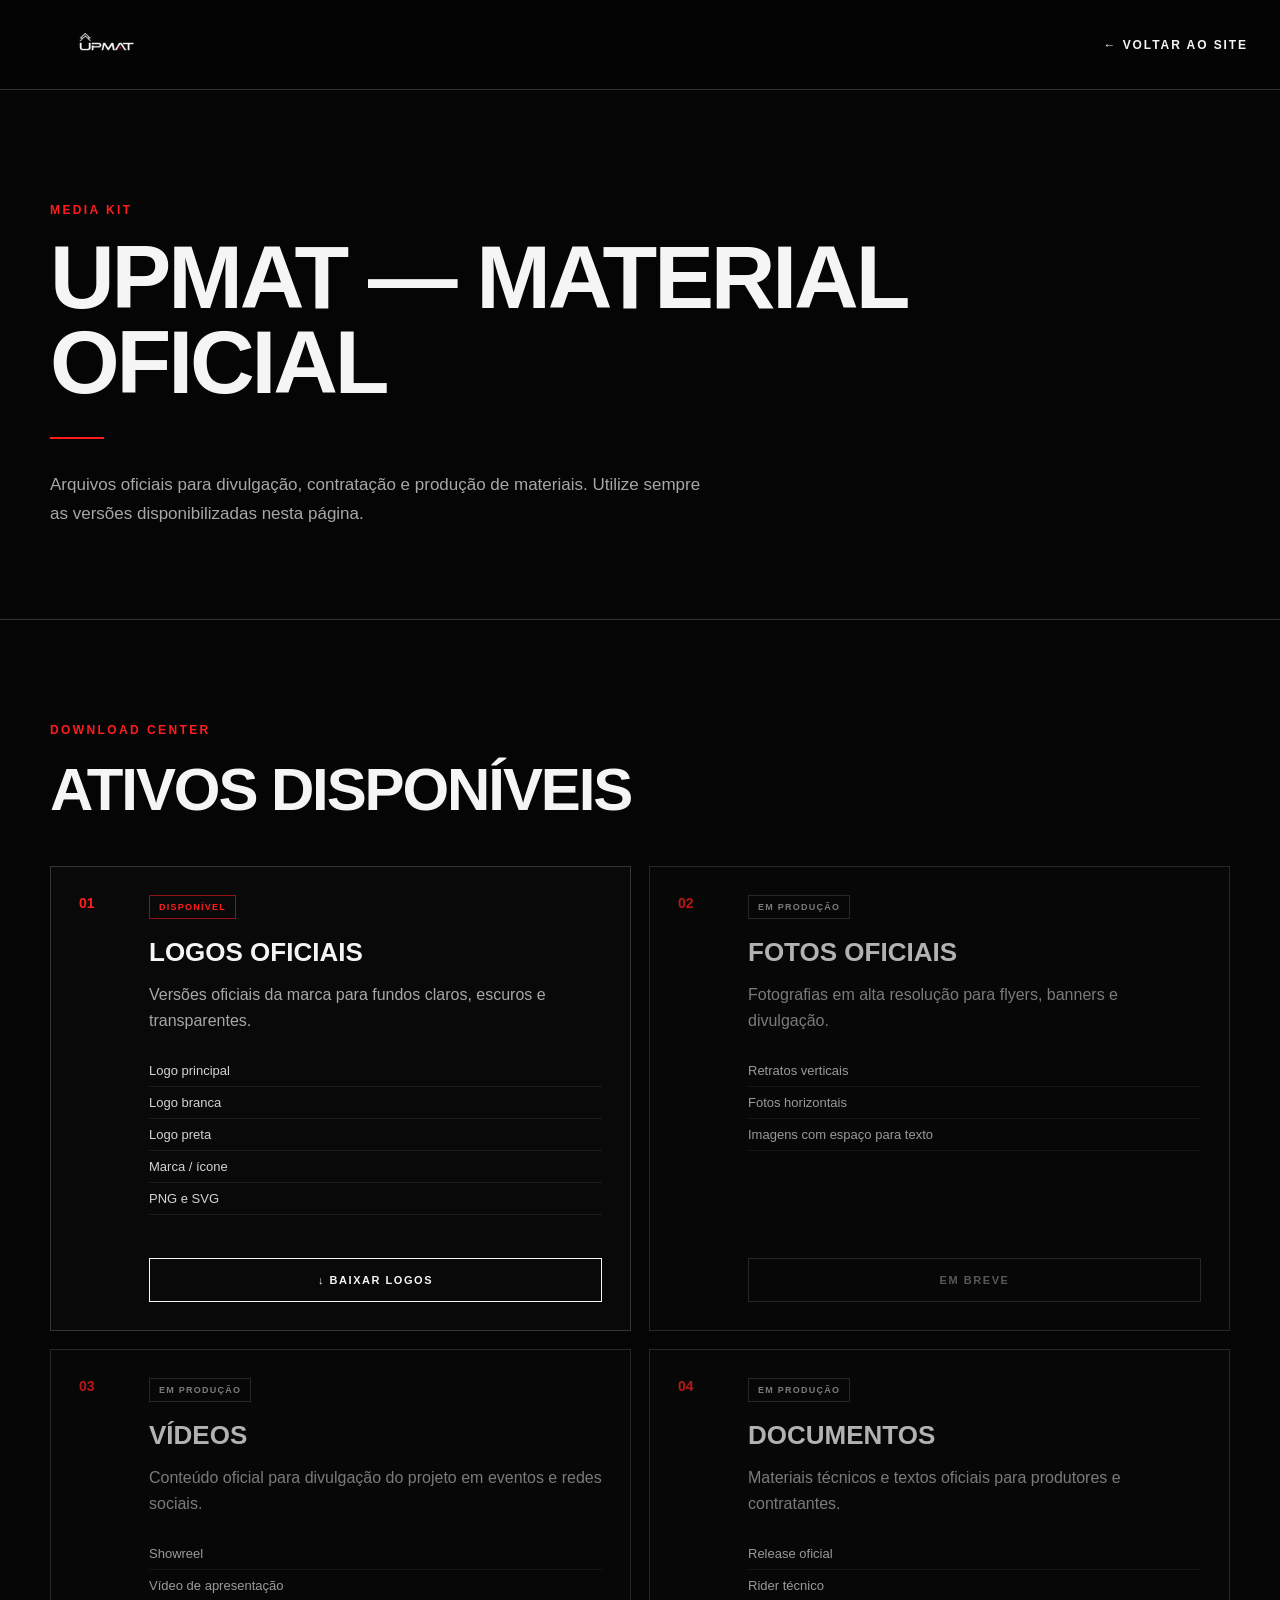
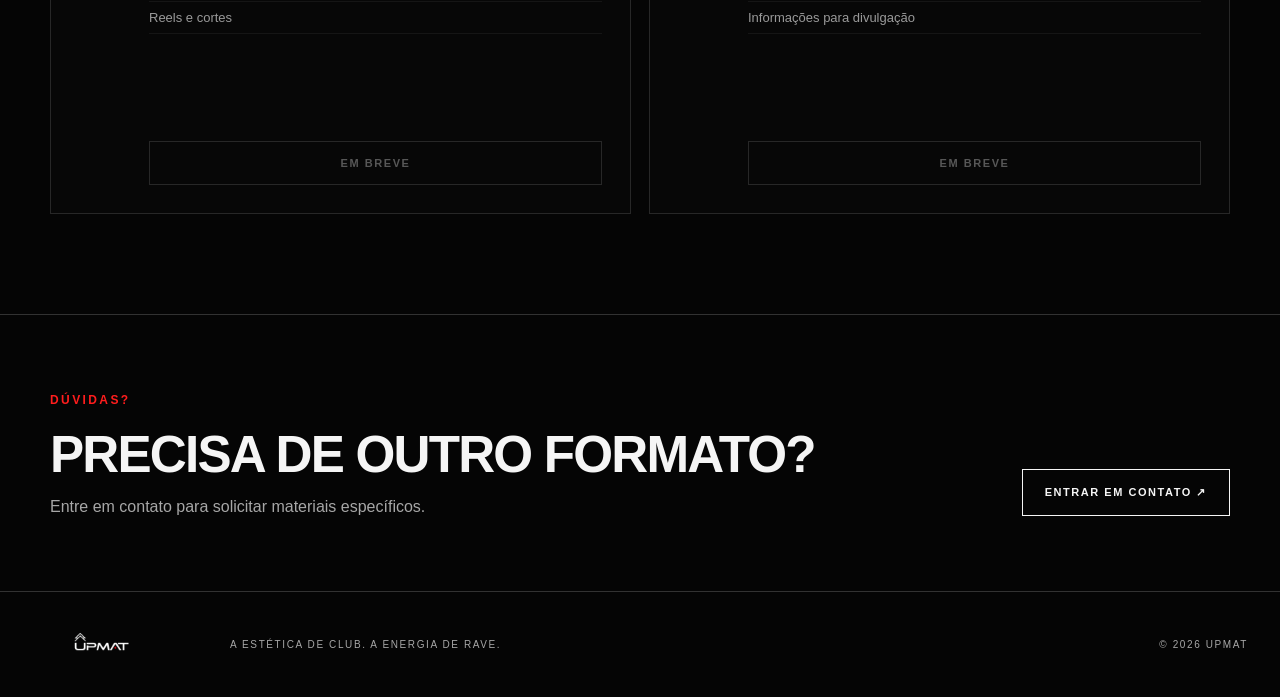
==== index.html @ 28862e0d "Add files via upload" ====
<!DOCTYPE html>
<html lang="pt-BR">
<head>
  <meta charset="UTF-8" />
  <meta name="viewport" content="width=device-width, initial-scale=1.0" />
  <meta name="description" content="Materiais oficiais do projeto UPMAT para divulgação, contratação e imprensa." />
  <title>UPMAT | Material Oficial</title>

  <!-- Mantém o CSS principal do site -->
  <link rel="stylesheet" href="style.css" />

  <!-- Estilos exclusivos desta página -->
  <link rel="stylesheet" href="media-kit.css" />
</head>

<body class="media-kit-page">
  <header class="media-header">
    <a class="media-brand" href="index.html" aria-label="Voltar para a página inicial">
      <img src="images/logo.PNG" alt="Logo UPMAT" />
    </a>

    <a class="media-back" href="index.html">← VOLTAR AO SITE</a>
  </header>

  <main>
    <section class="media-hero">
      <div class="media-container">
        <span class="media-eyebrow">MEDIA KIT</span>
        <h1>UPMAT — MATERIAL OFICIAL</h1>
        <span class="media-line" aria-hidden="true"></span>
        <p>
          Arquivos oficiais para divulgação, contratação e produção de materiais.
          Utilize sempre as versões disponibilizadas nesta página.
        </p>
      </div>
    </section>

    <section class="media-assets">
      <div class="media-container">
        <div class="media-section-heading">
          <span class="media-eyebrow">DOWNLOAD CENTER</span>
          <h2>Ativos disponíveis</h2>
        </div>

        <div class="media-grid">

          <article class="asset-card asset-card--active">
            <div class="asset-number">01</div>
            <div class="asset-content">
              <span class="asset-status asset-status--available">DISPONÍVEL</span>
              <h3>Logos oficiais</h3>
              <p>
                Versões oficiais da marca para fundos claros, escuros e transparentes.
              </p>

              <ul>
                <li>Logo principal</li>
                <li>Logo branca</li>
                <li>Logo preta</li>
                <li>Marca / ícone</li>
                <li>PNG e SVG</li>
              </ul>

              <a
                class="asset-button"
                href="downloads/logos/UPMAT_Logos_Oficiais.zip"
                download
              >
                ↓ BAIXAR LOGOS
              </a>
            </div>
          </article>

          <article class="asset-card asset-card--pending">
            <div class="asset-number">02</div>
            <div class="asset-content">
              <span class="asset-status">EM PRODUÇÃO</span>
              <h3>Fotos oficiais</h3>
              <p>
                Fotografias em alta resolução para flyers, banners e divulgação.
              </p>

              <ul>
                <li>Retratos verticais</li>
                <li>Fotos horizontais</li>
                <li>Imagens com espaço para texto</li>
              </ul>

              <span class="asset-button asset-button--disabled">EM BREVE</span>
            </div>
          </article>

          <article class="asset-card asset-card--pending">
            <div class="asset-number">03</div>
            <div class="asset-content">
              <span class="asset-status">EM PRODUÇÃO</span>
              <h3>Vídeos</h3>
              <p>
                Conteúdo oficial para divulgação do projeto em eventos e redes sociais.
              </p>

              <ul>
                <li>Showreel</li>
                <li>Vídeo de apresentação</li>
                <li>Reels e cortes</li>
              </ul>

              <span class="asset-button asset-button--disabled">EM BREVE</span>
            </div>
          </article>

          <article class="asset-card asset-card--pending">
            <div class="asset-number">04</div>
            <div class="asset-content">
              <span class="asset-status">EM PRODUÇÃO</span>
              <h3>Documentos</h3>
              <p>
                Materiais técnicos e textos oficiais para produtores e contratantes.
              </p>

              <ul>
                <li>Release oficial</li>
                <li>Rider técnico</li>
                <li>Informações para divulgação</li>
              </ul>

              <span class="asset-button asset-button--disabled">EM BREVE</span>
            </div>
          </article>

        </div>
      </div>
    </section>

    <section class="media-support">
      <div class="media-container media-support-inner">
        <div>
          <span class="media-eyebrow">DÚVIDAS?</span>
          <h2>Precisa de outro formato?</h2>
          <p>Entre em contato para solicitar materiais específicos.</p>
        </div>

        <a class="media-contact-button" href="index.html#contato">
          ENTRAR EM CONTATO ↗
        </a>
      </div>
    </section>
  </main>

  <footer class="media-footer">
    <img src="images/logo.PNG" alt="UPMAT" />
    <p>A ESTÉTICA DE CLUB. A ENERGIA DE RAVE.</p>
    <span>© 2026 UPMAT</span>
  </footer>
</body>
</html>
---- style.css ----
/* =========================================================
   UPMAT — PÁGINA DE MATERIAL OFICIAL
   Mantém preto, branco, vermelho, bordas finas e linguagem
   tipográfica alinhada ao restante do site.
   ========================================================= */

:root {
  --media-black: #050505;
  --media-surface: #090909;
  --media-white: #f5f5f5;
  --media-muted: #a7a7a7;
  --media-border: rgba(255, 255, 255, 0.18);
  --media-red: #ff1d1d;
}

.media-kit-page {
  margin: 0;
  background: var(--media-black);
  color: var(--media-white);
  font-family: "Raleway", Arial, sans-serif;
}

.media-kit-page * {
  box-sizing: border-box;
}

.media-container {
  width: min(1180px, calc(100% - 48px));
  margin: 0 auto;
}

.media-header {
  min-height: 90px;
  padding: 20px 32px;
  display: flex;
  align-items: center;
  justify-content: space-between;
  border-bottom: 1px solid var(--media-border);
  background: rgba(5, 5, 5, 0.95);
}

.media-brand img {
  display: block;
  width: 150px;
  max-height: 48px;
  object-fit: contain;
}

.media-back {
  color: var(--media-white);
  text-decoration: none;
  font-size: 12px;
  font-weight: 700;
  letter-spacing: 0.16em;
  transition: color 0.2s ease;
}

.media-back:hover {
  color: var(--media-red);
}

.media-hero {
  padding: 110px 0 90px;
  border-bottom: 1px solid var(--media-border);
}

.media-eyebrow {
  display: inline-block;
  margin-bottom: 18px;
  color: var(--media-red);
  font-size: 12px;
  font-weight: 800;
  letter-spacing: 0.2em;
}

.media-hero h1,
.media-section-heading h2,
.media-support h2 {
  margin: 0;
  text-transform: uppercase;
  letter-spacing: -0.035em;
}

.media-hero h1 {
  max-width: 950px;
  font-size: clamp(42px, 7vw, 92px);
  line-height: 0.95;
}

.media-line {
  display: block;
  width: 54px;
  height: 2px;
  margin: 32px 0;
  background: var(--media-red);
}

.media-hero p {
  max-width: 670px;
  margin: 0;
  color: var(--media-muted);
  font-size: 17px;
  line-height: 1.7;
}

.media-assets {
  padding: 100px 0;
}

.media-section-heading {
  margin-bottom: 42px;
}

.media-section-heading h2 {
  font-size: clamp(32px, 5vw, 60px);
}

.media-grid {
  display: grid;
  grid-template-columns: repeat(2, minmax(0, 1fr));
  gap: 18px;
}

.asset-card {
  min-height: 465px;
  padding: 28px;
  display: grid;
  grid-template-columns: 52px 1fr;
  gap: 18px;
  border: 1px solid var(--media-border);
  background: var(--media-surface);
  transition:
    transform 0.25s ease,
    border-color 0.25s ease,
    background 0.25s ease;
}

.asset-card--active:hover {
  transform: translateY(-4px);
  border-color: var(--media-red);
  background: #0c0c0c;
}

.asset-card--pending {
  opacity: 0.72;
}

.asset-number {
  color: var(--media-red);
  font-size: 14px;
  font-weight: 800;
}

.asset-content {
  display: flex;
  flex-direction: column;
}

.asset-status {
  width: fit-content;
  margin-bottom: 18px;
  padding: 6px 9px;
  border: 1px solid var(--media-border);
  color: var(--media-muted);
  font-size: 9px;
  font-weight: 800;
  letter-spacing: 0.14em;
}

.asset-status--available {
  border-color: rgba(255, 29, 29, 0.55);
  color: var(--media-red);
}

.asset-card h3 {
  margin: 0 0 14px;
  font-size: 26px;
  text-transform: uppercase;
}

.asset-card p {
  margin: 0 0 22px;
  color: var(--media-muted);
  line-height: 1.6;
}

.asset-card ul {
  margin: 0 0 30px;
  padding: 0;
  list-style: none;
}

.asset-card li {
  padding: 8px 0;
  border-bottom: 1px solid rgba(255, 255, 255, 0.08);
  color: #d3d3d3;
  font-size: 13px;
}

.asset-button {
  width: 100%;
  margin-top: auto;
  padding: 15px 18px;
  border: 1px solid var(--media-white);
  color: var(--media-white);
  background: transparent;
  text-align: center;
  text-decoration: none;
  font-size: 11px;
  font-weight: 800;
  letter-spacing: 0.14em;
  transition:
    background 0.2s ease,
    color 0.2s ease,
    border-color 0.2s ease;
}

.asset-button:hover {
  border-color: var(--media-red);
  color: var(--media-black);
  background: var(--media-red);
}

.asset-button--disabled {
  border-color: var(--media-border);
  color: #777;
  cursor: not-allowed;
}

.asset-button--disabled:hover {
  border-color: var(--media-border);
  color: #777;
  background: transparent;
}

.media-support {
  padding: 75px 0;
  border-top: 1px solid var(--media-border);
  border-bottom: 1px solid var(--media-border);
}

.media-support-inner {
  display: flex;
  align-items: end;
  justify-content: space-between;
  gap: 40px;
}

.media-support h2 {
  font-size: clamp(30px, 4vw, 54px);
}

.media-support p {
  margin: 14px 0 0;
  color: var(--media-muted);
}

.media-contact-button {
  flex-shrink: 0;
  padding: 16px 22px;
  border: 1px solid var(--media-white);
  color: var(--media-white);
  text-decoration: none;
  font-size: 11px;
  font-weight: 800;
  letter-spacing: 0.14em;
}

.media-contact-button:hover {
  border-color: var(--media-red);
  color: var(--media-red);
}

.media-footer {
  min-height: 105px;
  padding: 28px 32px;
  display: grid;
  grid-template-columns: 170px 1fr auto;
  align-items: center;
  gap: 28px;
}

.media-footer img {
  width: 140px;
  max-height: 48px;
  object-fit: contain;
}

.media-footer p,
.media-footer span {
  margin: 0;
  color: var(--media-muted);
  font-size: 10px;
  letter-spacing: 0.16em;
}

@media (max-width: 820px) {
  .media-container {
    width: min(100% - 28px, 1180px);
  }

  .media-header {
    min-height: 76px;
    padding: 16px 18px;
  }

  .media-brand img {
    width: 122px;
  }

  .media-back {
    font-size: 10px;
  }

  .media-hero {
    padding: 78px 0 64px;
  }

  .media-assets {
    padding: 72px 0;
  }

  .media-grid {
    grid-template-columns: 1fr;
  }

  .asset-card {
    min-height: auto;
    padding: 22px 18px;
    grid-template-columns: 38px 1fr;
  }

  .media-support-inner {
    align-items: flex-start;
    flex-direction: column;
  }

  .media-contact-button {
    width: 100%;
    text-align: center;
  }

  .media-footer {
    padding: 30px 18px;
    grid-template-columns: 1fr;
    text-align: left;
  }
}

@media (max-width: 480px) {
  .media-header {
    align-items: flex-start;
  }

  .media-back {
    max-width: 90px;
    line-height: 1.4;
    text-align: right;
  }

  .media-hero h1 {
    font-size: 40px;
  }

  .asset-card h3 {
    font-size: 22px;
  }
}
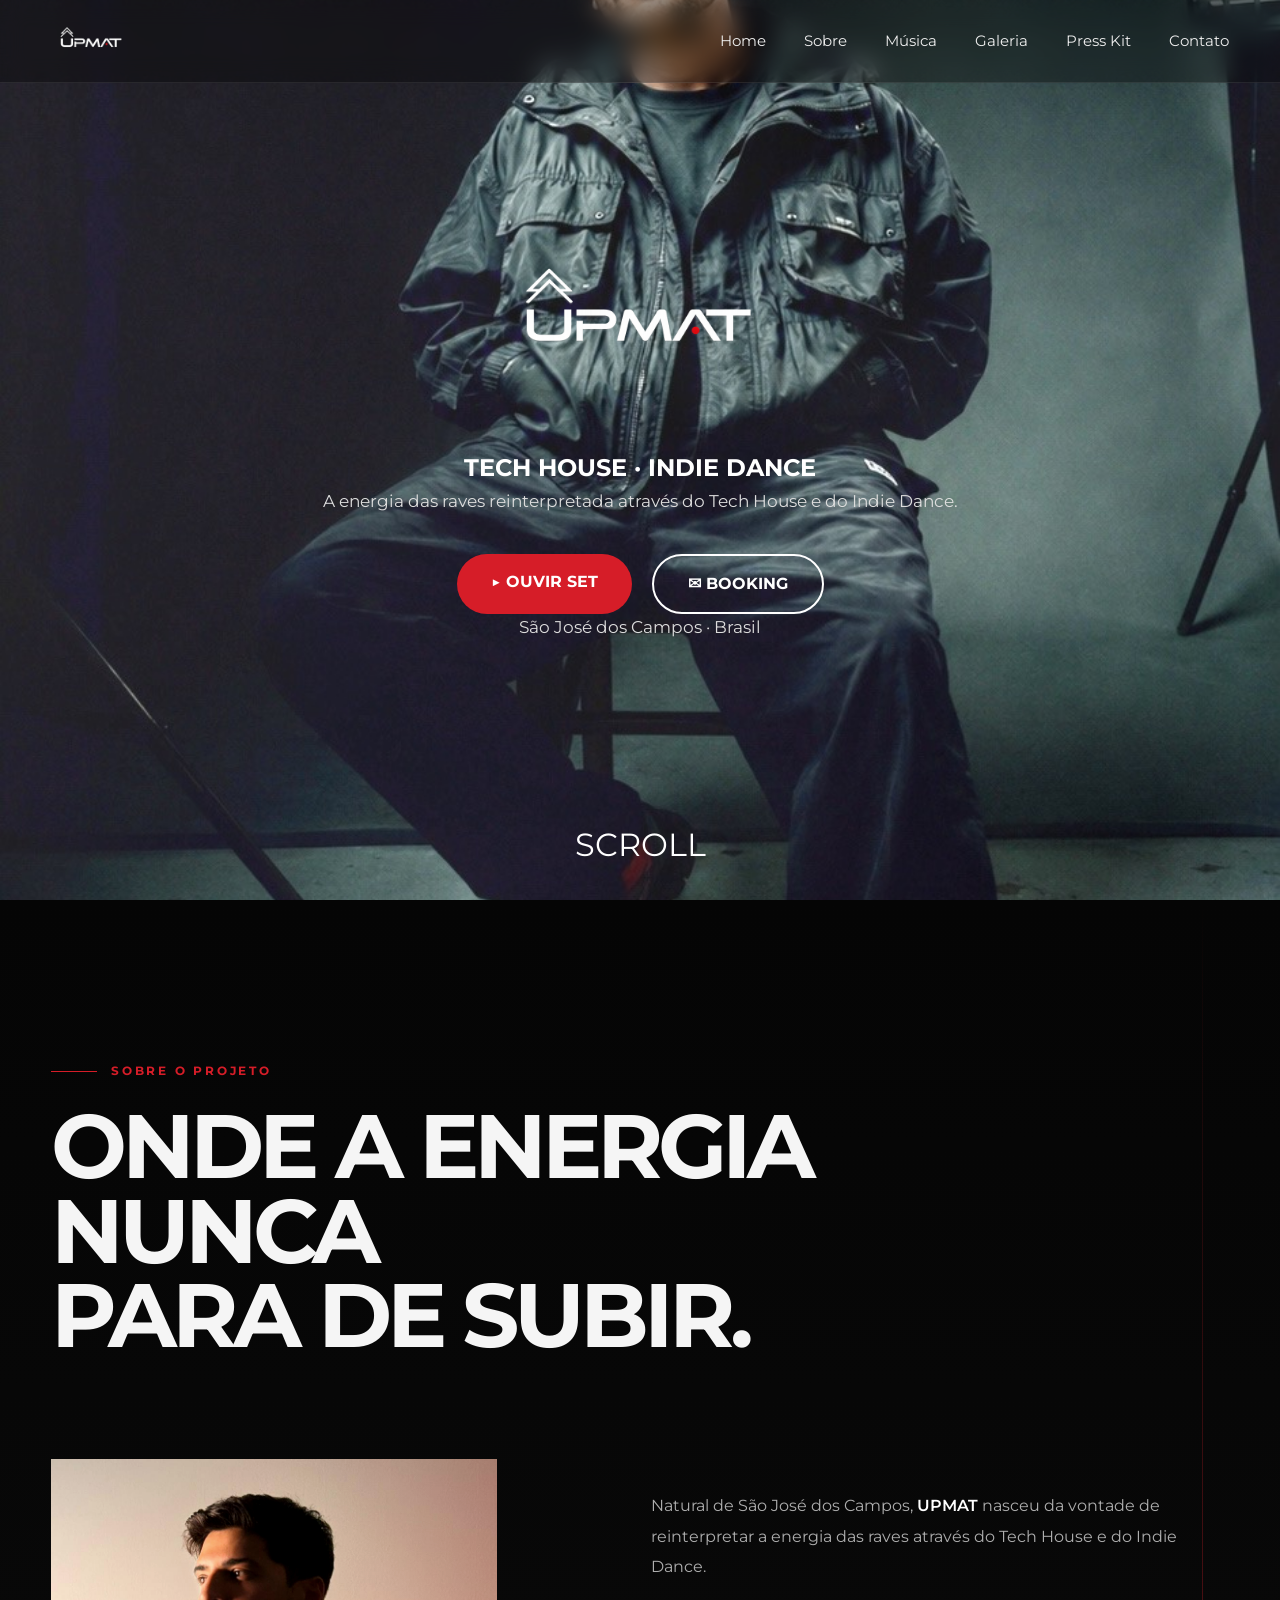
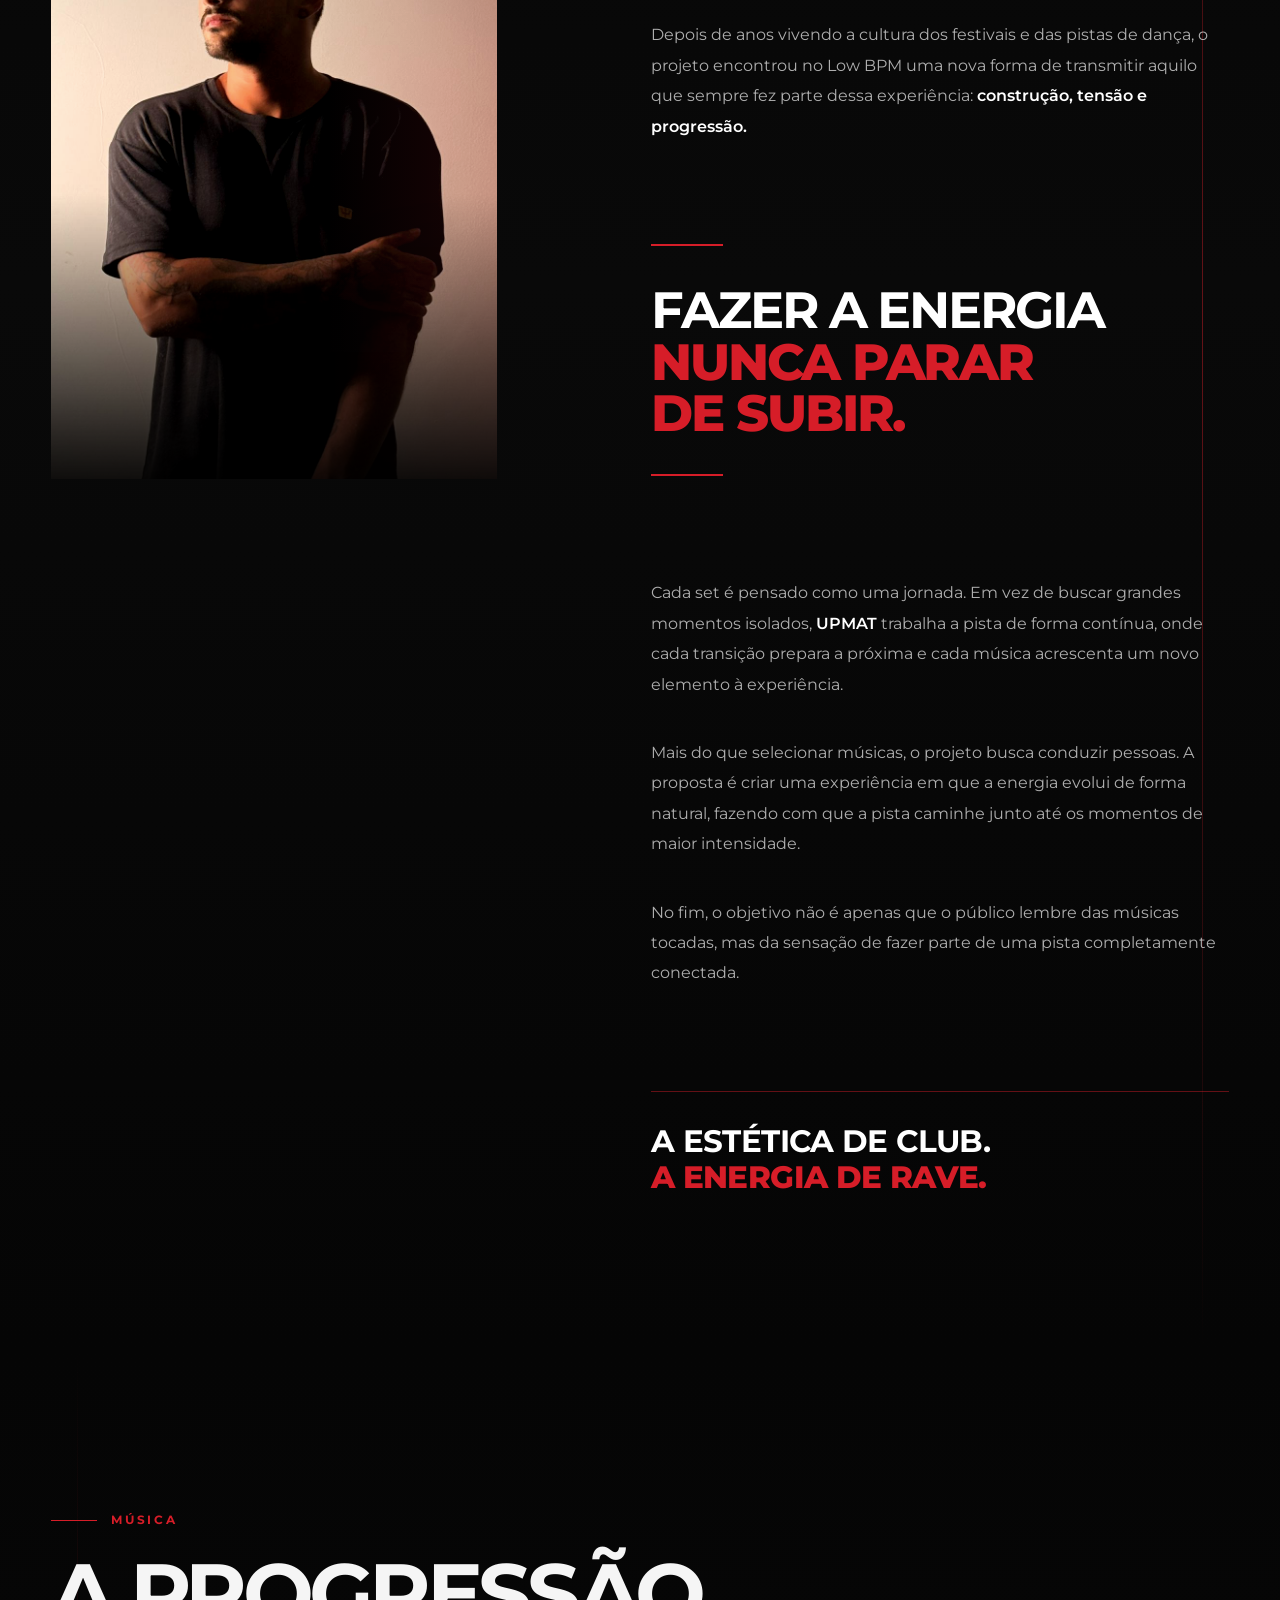
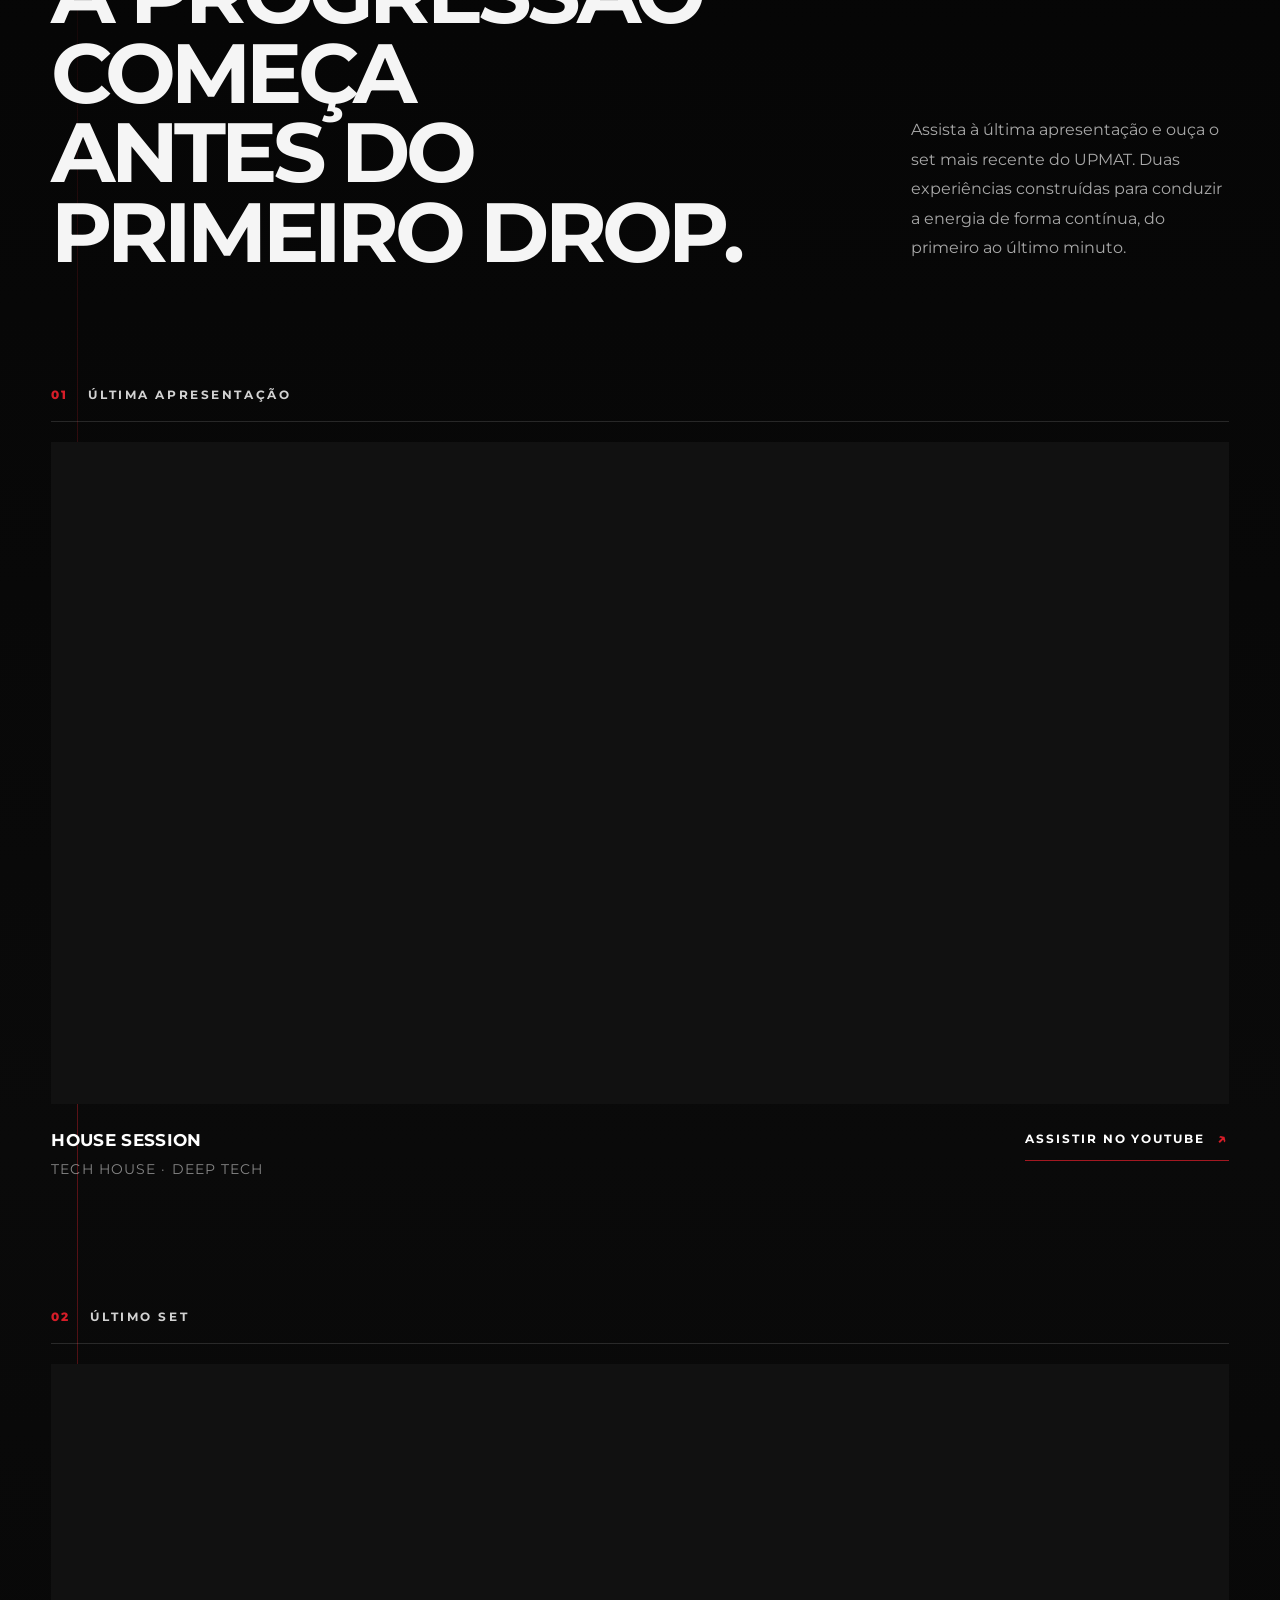
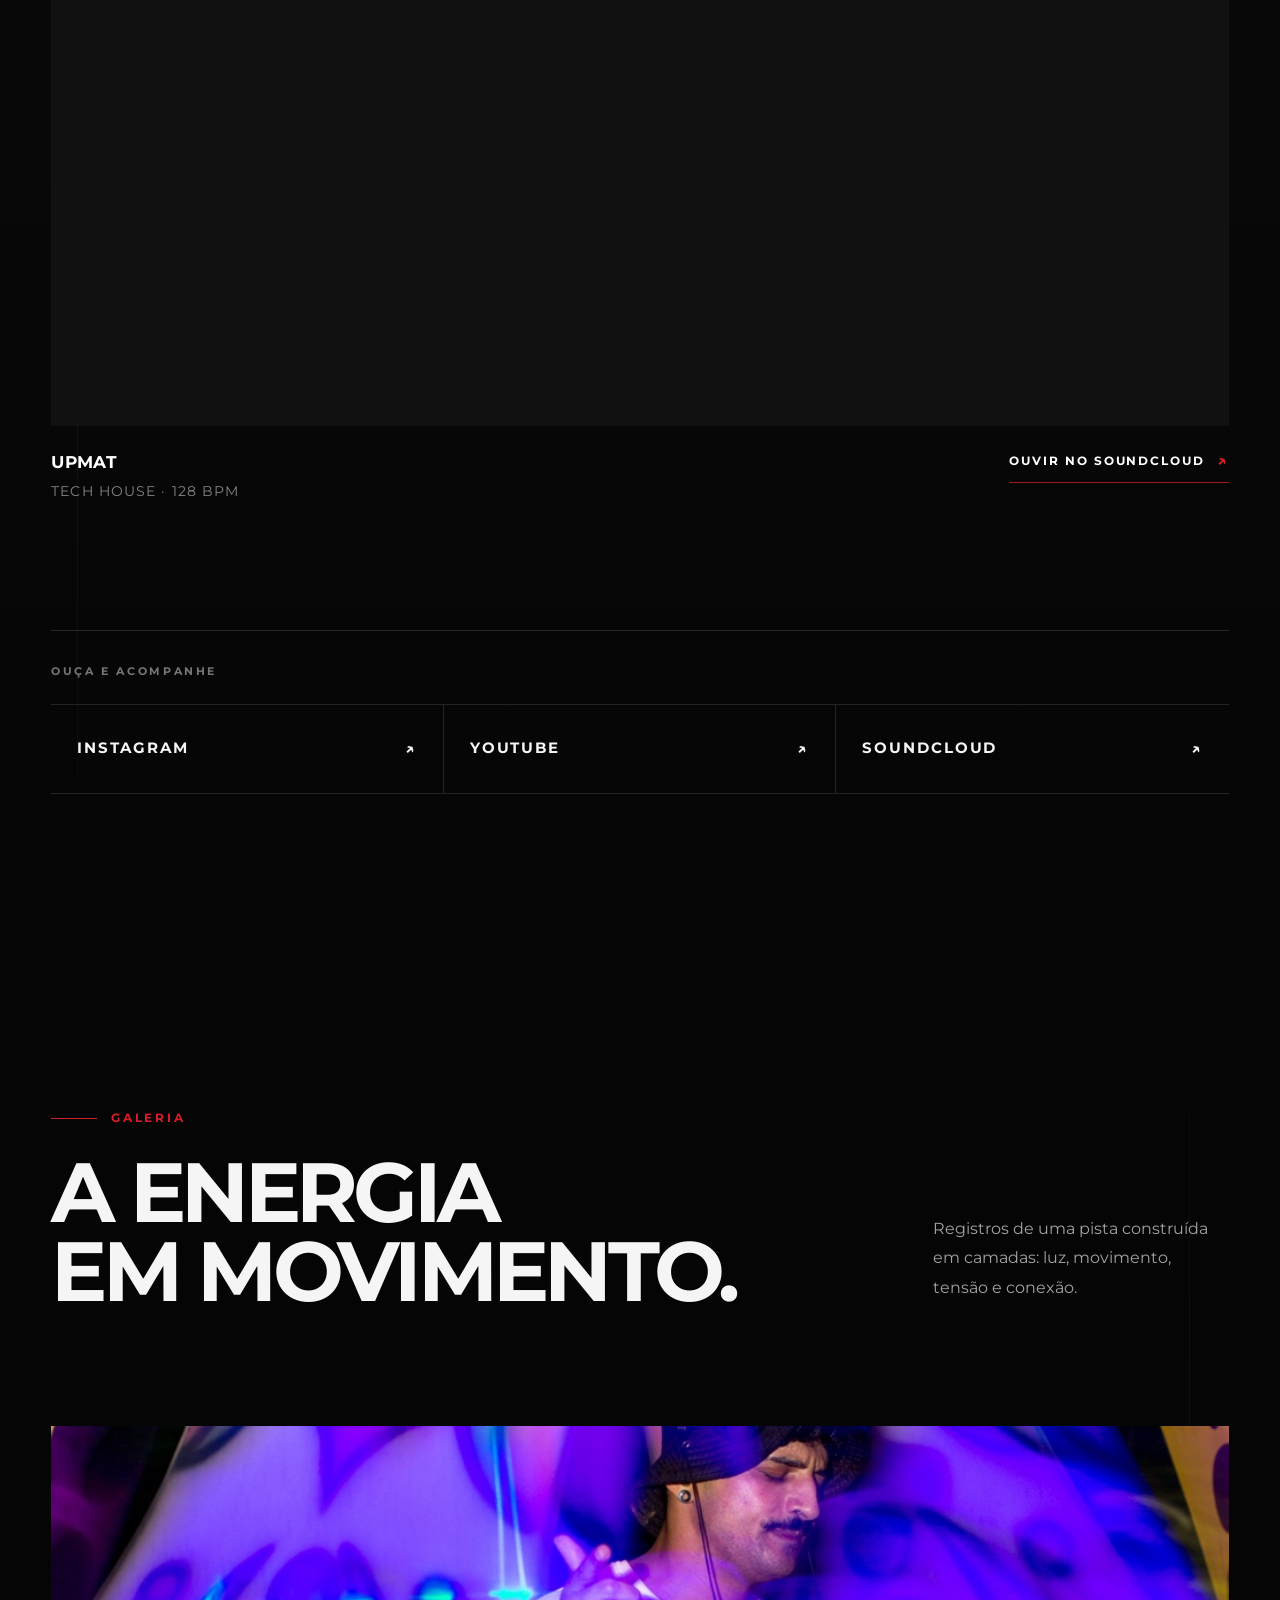
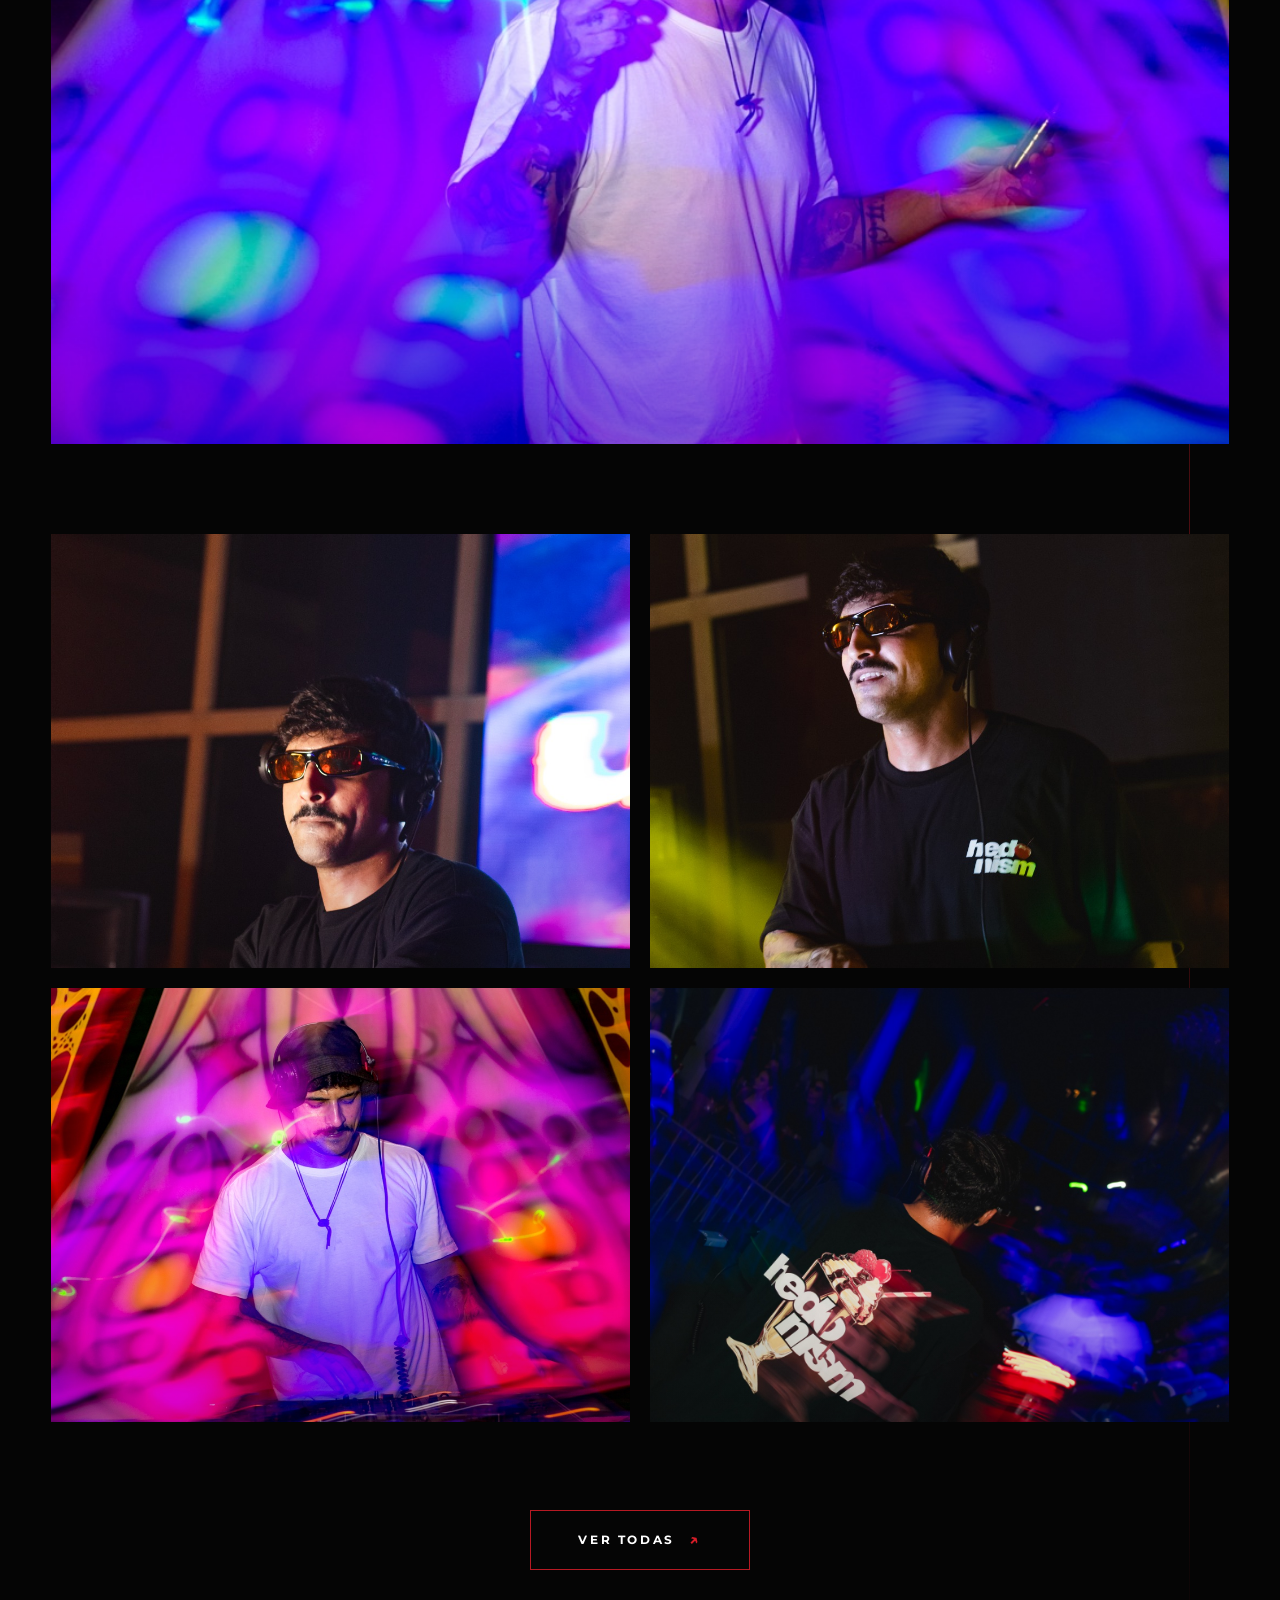
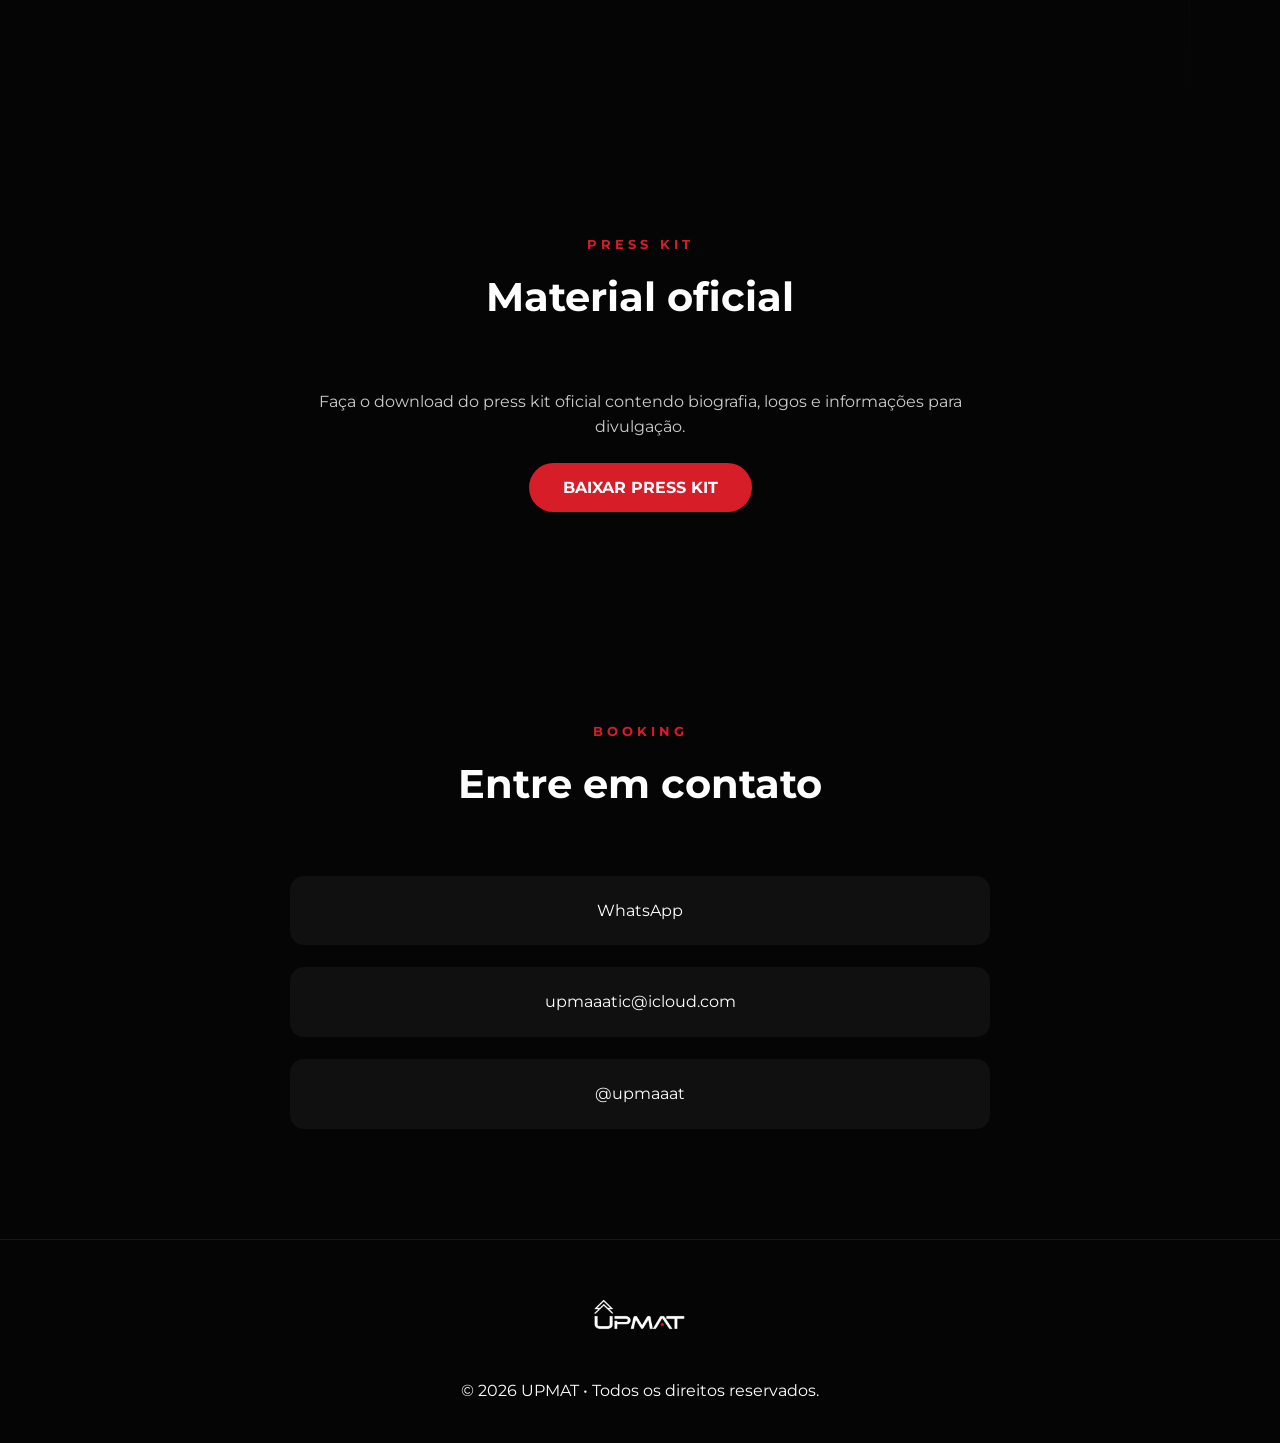
==== commit 9233badc: "Add files via upload" ====
--- a/index.html
+++ b/index.html
@@ -1,156 +1,479 @@
 <!DOCTYPE html>
 <html lang="pt-BR">
+
 <head>
-  <meta charset="UTF-8" />
-  <meta name="viewport" content="width=device-width, initial-scale=1.0" />
-  <meta name="description" content="Materiais oficiais do projeto UPMAT para divulgação, contratação e imprensa." />
-  <title>UPMAT | Material Oficial</title>
-
-  <!-- Mantém o CSS principal do site -->
-  <link rel="stylesheet" href="style.css" />
-
-  <!-- Estilos exclusivos desta página -->
-  <link rel="stylesheet" href="media-kit.css" />
+
+<meta charset="UTF-8">
+<meta name="viewport" content="width=device-width, initial-scale=1.0">
+
+<title>UPMAT | Tech House & Indie Dance</title>
+
+<meta name="description"
+content="UPMAT é um projeto brasileiro de música eletrônica que reinterpreta a energia das raves através do Tech House e do Indie Dance.">
+
+<meta name="keywords"
+content="UPMAT, DJ, Tech House, Indie Dance, Electronic Music, São Paulo, Brasil">
+
+<meta name="author"
+content="Matheus de Paula Silva">
+
+<link rel="preconnect" href="https://fonts.googleapis.com">
+<link rel="preconnect" href="https://fonts.gstatic.com" crossorigin>
+
+<link href="https://fonts.googleapis.com/css2?family=Montserrat:wght@300;400;500;600;700;800&display=swap" rel="stylesheet">
+
+<link rel="stylesheet" href="style.css">
+<link rel="icon" href="images/favicon.png">
+
 </head>
 
-<body class="media-kit-page">
-  <header class="media-header">
-    <a class="media-brand" href="index.html" aria-label="Voltar para a página inicial">
-      <img src="images/logo.PNG" alt="Logo UPMAT" />
-    </a>
-
-    <a class="media-back" href="index.html">← VOLTAR AO SITE</a>
-  </header>
-
-  <main>
-    <section class="media-hero">
-      <div class="media-container">
-        <span class="media-eyebrow">MEDIA KIT</span>
-        <h1>UPMAT — MATERIAL OFICIAL</h1>
-        <span class="media-line" aria-hidden="true"></span>
-        <p>
-          Arquivos oficiais para divulgação, contratação e produção de materiais.
-          Utilize sempre as versões disponibilizadas nesta página.
-        </p>
-      </div>
-    </section>
-
-    <section class="media-assets">
-      <div class="media-container">
-        <div class="media-section-heading">
-          <span class="media-eyebrow">DOWNLOAD CENTER</span>
-          <h2>Ativos disponíveis</h2>
-        </div>
-
-        <div class="media-grid">
-
-          <article class="asset-card asset-card--active">
-            <div class="asset-number">01</div>
-            <div class="asset-content">
-              <span class="asset-status asset-status--available">DISPONÍVEL</span>
-              <h3>Logos oficiais</h3>
-              <p>
-                Versões oficiais da marca para fundos claros, escuros e transparentes.
-              </p>
-
-              <ul>
-                <li>Logo principal</li>
-                <li>Logo branca</li>
-                <li>Logo preta</li>
-                <li>Marca / ícone</li>
-                <li>PNG e SVG</li>
-              </ul>
-
-              <a
-                class="asset-button"
-                href="downloads/logos/UPMAT_Logos_Oficiais.zip"
-                download
-              >
-                ↓ BAIXAR LOGOS
-              </a>
-            </div>
-          </article>
-
-          <article class="asset-card asset-card--pending">
-            <div class="asset-number">02</div>
-            <div class="asset-content">
-              <span class="asset-status">EM PRODUÇÃO</span>
-              <h3>Fotos oficiais</h3>
-              <p>
-                Fotografias em alta resolução para flyers, banners e divulgação.
-              </p>
-
-              <ul>
-                <li>Retratos verticais</li>
-                <li>Fotos horizontais</li>
-                <li>Imagens com espaço para texto</li>
-              </ul>
-
-              <span class="asset-button asset-button--disabled">EM BREVE</span>
-            </div>
-          </article>
-
-          <article class="asset-card asset-card--pending">
-            <div class="asset-number">03</div>
-            <div class="asset-content">
-              <span class="asset-status">EM PRODUÇÃO</span>
-              <h3>Vídeos</h3>
-              <p>
-                Conteúdo oficial para divulgação do projeto em eventos e redes sociais.
-              </p>
-
-              <ul>
-                <li>Showreel</li>
-                <li>Vídeo de apresentação</li>
-                <li>Reels e cortes</li>
-              </ul>
-
-              <span class="asset-button asset-button--disabled">EM BREVE</span>
-            </div>
-          </article>
-
-          <article class="asset-card asset-card--pending">
-            <div class="asset-number">04</div>
-            <div class="asset-content">
-              <span class="asset-status">EM PRODUÇÃO</span>
-              <h3>Documentos</h3>
-              <p>
-                Materiais técnicos e textos oficiais para produtores e contratantes.
-              </p>
-
-              <ul>
-                <li>Release oficial</li>
-                <li>Rider técnico</li>
-                <li>Informações para divulgação</li>
-              </ul>
-
-              <span class="asset-button asset-button--disabled">EM BREVE</span>
-            </div>
-          </article>
-
-        </div>
-      </div>
-    </section>
-
-    <section class="media-support">
-      <div class="media-container media-support-inner">
-        <div>
-          <span class="media-eyebrow">DÚVIDAS?</span>
-          <h2>Precisa de outro formato?</h2>
-          <p>Entre em contato para solicitar materiais específicos.</p>
-        </div>
-
-        <a class="media-contact-button" href="index.html#contato">
-          ENTRAR EM CONTATO ↗
-        </a>
-      </div>
-    </section>
-  </main>
-
-  <footer class="media-footer">
-    <img src="images/logo.PNG" alt="UPMAT" />
-    <p>A ESTÉTICA DE CLUB. A ENERGIA DE RAVE.</p>
-    <span>© 2026 UPMAT</span>
-  </footer>
+<body>
+
+<header class="header">
+
+<div class="container nav-container">
+
+<a href="#home" class="logo">
+<img src="images/logo.PNG" alt="UPMAT">
+</a>
+
+<nav>
+<ul class="nav-menu">
+<li><a href="#home">Home</a></li>
+<li><a href="#about">Sobre</a></li>
+<li><a href="#music">Música</a></li>
+<li><a href="#gallery">Galeria</a></li>
+<li><a href="#presskit">Press Kit</a></li>
+<li><a href="#contact">Contato</a></li>
+</ul>
+</nav>
+
+<button class="menu-mobile" type="button" aria-label="Abrir menu" aria-expanded="false">
+<span></span>
+<span></span>
+<span></span>
+</button>
+
+</div>
+
+</header>
+
+<main>
+
+<!-- ===================================================
+HERO — VERSÃO 3.1
+=================================================== -->
+
+<section id="home" class="hero">
+
+<div class="hero-overlay"></div>
+
+<img src="images/hero.jpg" class="hero-image" alt="UPMAT se apresentando">
+
+<div class="hero-content">
+
+<img src="images/logo.PNG" class="hero-logo" alt="Logo UPMAT">
+
+<h1 class="hero-genre">TECH HOUSE · INDIE DANCE</h1>
+
+<p class="hero-description">
+A energia das raves reinterpretada através do Tech House e do Indie Dance.
+</p>
+
+<div class="hero-buttons">
+
+<a href="https://youtube.com/@upmaaat"
+target="_blank"
+rel="noopener noreferrer"
+class="btn hero-btn-primary"
+aria-label="Ouvir os sets do UPMAT no YouTube">
+<span aria-hidden="true">▶</span>
+OUVIR SET
+</a>
+
+<a href="#contact"
+class="btn-outline hero-btn-secondary"
+aria-label="Ir para a área de booking">
+<span aria-hidden="true">✉</span>
+BOOKING
+</a>
+
+</div>
+
+<p class="hero-location">
+São José dos Campos · Brasil
+</p>
+
+</div>
+
+<a href="#about" class="scroll-down" aria-label="Conhecer o projeto UPMAT">
+<span>SCROLL</span>
+<i aria-hidden="true"></i>
+</a>
+
+</section>
+
+<!-- ===================================================
+SOBRE — MANIFESTO UPMAT
+=================================================== -->
+
+<section id="about" class="about about-manifesto">
+
+<div class="container about-manifesto-container">
+
+<div class="about-manifesto-header">
+<span class="about-kicker">SOBRE O PROJETO</span>
+
+<h2>
+Onde a energia nunca<br>
+para de subir.
+</h2>
+</div>
+
+<div class="about-manifesto-grid">
+
+<div class="about-manifesto-image">
+<img src="images/about.jpg" alt="UPMAT durante uma apresentação">
+</div>
+
+<div class="about-manifesto-content">
+
+<p>
+Natural de São José dos Campos, <strong>UPMAT</strong> nasceu da vontade de
+reinterpretar a energia das raves através do Tech House e do Indie Dance.
+</p>
+
+<p>
+Depois de anos vivendo a cultura dos festivais e das pistas de dança,
+o projeto encontrou no Low BPM uma nova forma de transmitir aquilo que
+sempre fez parte dessa experiência:
+<strong>construção, tensão e progressão.</strong>
+</p>
+
+<div class="about-manifesto-statement" aria-label="Fazer a energia nunca parar de subir">
+<span>FAZER A ENERGIA</span>
+<strong>NUNCA PARAR</strong>
+<strong>DE SUBIR.</strong>
+</div>
+
+<p>
+Cada set é pensado como uma jornada. Em vez de buscar grandes momentos
+isolados, <strong>UPMAT</strong> trabalha a pista de forma contínua,
+onde cada transição prepara a próxima e cada música acrescenta um novo
+elemento à experiência.
+</p>
+
+<p>
+Mais do que selecionar músicas, o projeto busca conduzir pessoas.
+A proposta é criar uma experiência em que a energia evolui de forma
+natural, fazendo com que a pista caminhe junto até os momentos de maior
+intensidade.
+</p>
+
+<p>
+No fim, o objetivo não é apenas que o público lembre das músicas tocadas,
+mas da sensação de fazer parte de uma pista completamente conectada.
+</p>
+
+<div class="about-manifesto-signature">
+<span>A ESTÉTICA DE CLUB.</span>
+<strong>A ENERGIA DE RAVE.</strong>
+</div>
+
+</div>
+
+</div>
+
+</div>
+
+</section>
+
+<!-- ===================================================
+MÚSICA — EXPERIÊNCIA UPMAT
+=================================================== -->
+
+<section id="music" class="music music-experience">
+
+<div class="container music-container">
+
+<div class="music-header">
+
+<div class="music-heading">
+<span class="music-kicker">MÚSICA</span>
+
+<h2>
+A progressão começa<br>
+antes do primeiro drop.
+</h2>
+</div>
+
+<p class="music-intro">
+Assista à última apresentação e ouça o set mais recente do UPMAT.
+Duas experiências construídas para conduzir a energia de forma contínua,
+do primeiro ao último minuto.
+</p>
+
+</div>
+
+<div class="music-feature">
+
+<div class="music-feature-label">
+<span>01</span>
+<p>ÚLTIMA APRESENTAÇÃO</p>
+</div>
+
+<div class="music-video">
+<iframe
+src="https://www.youtube.com/embed/mPKSUMt8CHM"
+title="UPMAT | House Session | Tech House e Deep Tech"
+loading="lazy"
+allow="accelerometer; autoplay; clipboard-write; encrypted-media; gyroscope; picture-in-picture; web-share"
+referrerpolicy="strict-origin-when-cross-origin"
+allowfullscreen>
+</iframe>
+</div>
+
+<div class="music-feature-footer">
+<div>
+<span>HOUSE SESSION</span>
+<p>Tech House · Deep Tech</p>
+</div>
+
+<a
+href="https://youtu.be/mPKSUMt8CHM"
+target="_blank"
+rel="noopener noreferrer"
+class="music-external-link"
+aria-label="Assistir à apresentação completa do UPMAT no YouTube">
+ASSISTIR NO YOUTUBE
+<span aria-hidden="true">↗</span>
+</a>
+</div>
+
+</div>
+
+<div class="music-soundcloud">
+
+<div class="music-feature-label">
+<span>02</span>
+<p>ÚLTIMO SET</p>
+</div>
+
+<div class="soundcloud-player">
+<iframe
+width="100%"
+height="300"
+scrolling="no"
+frameborder="no"
+allow="autoplay"
+loading="lazy"
+title="Último set do UPMAT no SoundCloud"
+src="https://w.soundcloud.com/player/?url=https%3A%2F%2Fsoundcloud.com%2Fmatheus-silva-459777880%2Fupmaaat-tech-house-128-bpm&color=%23d61d28&auto_play=false&hide_related=true&show_comments=false&show_user=true&show_reposts=false&show_teaser=false&visual=true">
+</iframe>
+</div>
+
+<div class="music-feature-footer">
+<div>
+<span>UPMAT</span>
+<p>Tech House · 128 BPM</p>
+</div>
+
+<a
+href="https://soundcloud.com/matheus-silva-459777880/upmaaat-tech-house-128-bpm"
+target="_blank"
+rel="noopener noreferrer"
+class="music-external-link"
+aria-label="Ouvir o último set do UPMAT no SoundCloud">
+OUVIR NO SOUNDCLOUD
+<span aria-hidden="true">↗</span>
+</a>
+</div>
+
+</div>
+
+<div class="music-platforms">
+
+<p>OUÇA E ACOMPANHE</p>
+
+<div class="music-platform-links">
+
+<a
+href="https://www.instagram.com/upmaaat"
+target="_blank"
+rel="noopener noreferrer"
+aria-label="Acompanhar UPMAT no Instagram">
+<span>INSTAGRAM</span>
+<i aria-hidden="true">↗</i>
+</a>
+
+<a
+href="https://youtube.com/@upmaaat"
+target="_blank"
+rel="noopener noreferrer"
+aria-label="Acompanhar UPMAT no YouTube">
+<span>YOUTUBE</span>
+<i aria-hidden="true">↗</i>
+</a>
+
+<a
+href="https://soundcloud.com/matheus-silva-459777880"
+target="_blank"
+rel="noopener noreferrer"
+aria-label="Acompanhar UPMAT no SoundCloud">
+<span>SOUNDCLOUD</span>
+<i aria-hidden="true">↗</i>
+</a>
+
+</div>
+
+</div>
+
+</div>
+
+</section>
+
+<!-- ===================================================
+GALERIA — HERO + GRID 2X2
+=================================================== -->
+
+<section id="gallery" class="gallery gallery-editorial">
+
+<div class="container gallery-container">
+
+<div class="gallery-header">
+
+<div class="gallery-heading">
+<span class="gallery-kicker">GALERIA</span>
+
+<h2>
+A energia<br>
+em movimento.
+</h2>
+</div>
+
+<p class="gallery-intro">
+Registros de uma pista construída em camadas:
+luz, movimento, tensão e conexão.
+</p>
+
+</div>
+
+<div class="gallery-featured">
+
+<figure class="gallery-item gallery-hero-item">
+<img src="images/gallery-04.jpg" alt="UPMAT diante da pista durante uma apresentação" loading="lazy">
+</figure>
+
+<div class="gallery-grid-compact">
+
+<figure class="gallery-item gallery-grid-item gallery-grid-item-01">
+<img src="images/gallery-01.jpg" alt="UPMAT em apresentação, registro 01" loading="lazy">
+</figure>
+
+<figure class="gallery-item gallery-grid-item gallery-grid-item-02">
+<img src="images/gallery-02.jpg" alt="UPMAT em apresentação, registro 02" loading="lazy">
+</figure>
+
+<figure class="gallery-item gallery-grid-item gallery-grid-item-03">
+<img src="images/gallery-03.jpg" alt="UPMAT em apresentação, registro 03" loading="lazy">
+</figure>
+
+<figure class="gallery-item gallery-grid-item gallery-grid-item-04">
+<img src="images/gallery-05.jpg" alt="UPMAT em apresentação, registro 05" loading="lazy">
+</figure>
+
+</div>
+
+</div>
+
+<div class="gallery-actions">
+<a
+href="https://www.instagram.com/upmaaat"
+target="_blank"
+rel="noopener noreferrer"
+class="gallery-view-all"
+aria-label="Ver mais fotos do UPMAT no Instagram">
+VER TODAS
+<span aria-hidden="true">↗</span>
+</a>
+</div>
+
+</div>
+
+</section>
+
+<!-- ===================================================
+PRESS KIT
+=================================================== -->
+
+<section id="presskit" class="presskit">
+
+<div class="container">
+
+<div class="section-title">
+<h5>PRESS KIT</h5>
+<h2>Material oficial</h2>
+</div>
+
+<p>
+Faça o download do press kit oficial contendo biografia,
+logos e informações para divulgação.
+</p>
+
+<a href="files/UPMAT_PRESSKIT.pdf" class="btn" download>
+BAIXAR PRESS KIT
+</a>
+
+</div>
+
+</section>
+
+<!-- ===================================================
+CONTATO
+=================================================== -->
+
+<section id="contact" class="contact">
+
+<div class="container">
+
+<div class="section-title">
+<h5>BOOKING</h5>
+<h2>Entre em contato</h2>
+</div>
+
+<div class="contact-grid">
+
+<a href="https://wa.me/5512981248225" target="_blank" rel="noopener noreferrer">
+WhatsApp
+</a>
+
+<a href="mailto:upmaaatic@icloud.com">
+upmaaatic@icloud.com
+</a>
+
+<a href="https://instagram.com/upmaaat" target="_blank" rel="noopener noreferrer">
+@upmaaat
+</a>
+
+</div>
+
+</div>
+
+</section>
+
+</main>
+
+<footer class="footer">
+
+<img src="images/logo.PNG" alt="UPMAT">
+
+<p>
+© 2026 UPMAT • Todos os direitos reservados.
+</p>
+
+</footer>
+
+<script src="script.js"></script>
+
 </body>
 </html>
--- a/style.css
+++ b/style.css
@@ -1,368 +1,1073 @@
-/* =========================================================
-   UPMAT — PÁGINA DE MATERIAL OFICIAL
-   Mantém preto, branco, vermelho, bordas finas e linguagem
-   tipográfica alinhada ao restante do site.
-   ========================================================= */
-
-:root {
-  --media-black: #050505;
-  --media-surface: #090909;
-  --media-white: #f5f5f5;
-  --media-muted: #a7a7a7;
-  --media-border: rgba(255, 255, 255, 0.18);
-  --media-red: #ff1d1d;
-}
-
-.media-kit-page {
-  margin: 0;
-  background: var(--media-black);
-  color: var(--media-white);
-  font-family: "Raleway", Arial, sans-serif;
-}
-
-.media-kit-page * {
-  box-sizing: border-box;
-}
-
-.media-container {
-  width: min(1180px, calc(100% - 48px));
-  margin: 0 auto;
-}
-
-.media-header {
-  min-height: 90px;
-  padding: 20px 32px;
-  display: flex;
-  align-items: center;
-  justify-content: space-between;
-  border-bottom: 1px solid var(--media-border);
-  background: rgba(5, 5, 5, 0.95);
-}
-
-.media-brand img {
-  display: block;
-  width: 150px;
-  max-height: 48px;
-  object-fit: contain;
-}
-
-.media-back {
-  color: var(--media-white);
-  text-decoration: none;
-  font-size: 12px;
-  font-weight: 700;
-  letter-spacing: 0.16em;
-  transition: color 0.2s ease;
-}
-
-.media-back:hover {
-  color: var(--media-red);
-}
-
-.media-hero {
-  padding: 110px 0 90px;
-  border-bottom: 1px solid var(--media-border);
-}
-
-.media-eyebrow {
-  display: inline-block;
-  margin-bottom: 18px;
-  color: var(--media-red);
-  font-size: 12px;
-  font-weight: 800;
-  letter-spacing: 0.2em;
-}
-
-.media-hero h1,
-.media-section-heading h2,
-.media-support h2 {
-  margin: 0;
-  text-transform: uppercase;
-  letter-spacing: -0.035em;
-}
-
-.media-hero h1 {
-  max-width: 950px;
-  font-size: clamp(42px, 7vw, 92px);
-  line-height: 0.95;
-}
-
-.media-line {
-  display: block;
-  width: 54px;
-  height: 2px;
-  margin: 32px 0;
-  background: var(--media-red);
-}
-
-.media-hero p {
-  max-width: 670px;
-  margin: 0;
-  color: var(--media-muted);
-  font-size: 17px;
-  line-height: 1.7;
-}
-
-.media-assets {
-  padding: 100px 0;
-}
-
-.media-section-heading {
-  margin-bottom: 42px;
-}
-
-.media-section-heading h2 {
-  font-size: clamp(32px, 5vw, 60px);
-}
-
-.media-grid {
-  display: grid;
-  grid-template-columns: repeat(2, minmax(0, 1fr));
-  gap: 18px;
-}
-
-.asset-card {
-  min-height: 465px;
-  padding: 28px;
-  display: grid;
-  grid-template-columns: 52px 1fr;
-  gap: 18px;
-  border: 1px solid var(--media-border);
-  background: var(--media-surface);
-  transition:
-    transform 0.25s ease,
-    border-color 0.25s ease,
-    background 0.25s ease;
-}
-
-.asset-card--active:hover {
-  transform: translateY(-4px);
-  border-color: var(--media-red);
-  background: #0c0c0c;
-}
-
-.asset-card--pending {
-  opacity: 0.72;
-}
-
-.asset-number {
-  color: var(--media-red);
-  font-size: 14px;
-  font-weight: 800;
-}
-
-.asset-content {
-  display: flex;
-  flex-direction: column;
-}
-
-.asset-status {
-  width: fit-content;
-  margin-bottom: 18px;
-  padding: 6px 9px;
-  border: 1px solid var(--media-border);
-  color: var(--media-muted);
-  font-size: 9px;
-  font-weight: 800;
-  letter-spacing: 0.14em;
-}
-
-.asset-status--available {
-  border-color: rgba(255, 29, 29, 0.55);
-  color: var(--media-red);
-}
-
-.asset-card h3 {
-  margin: 0 0 14px;
-  font-size: 26px;
-  text-transform: uppercase;
-}
-
-.asset-card p {
-  margin: 0 0 22px;
-  color: var(--media-muted);
-  line-height: 1.6;
-}
-
-.asset-card ul {
-  margin: 0 0 30px;
-  padding: 0;
-  list-style: none;
-}
-
-.asset-card li {
-  padding: 8px 0;
-  border-bottom: 1px solid rgba(255, 255, 255, 0.08);
-  color: #d3d3d3;
-  font-size: 13px;
-}
-
-.asset-button {
-  width: 100%;
-  margin-top: auto;
-  padding: 15px 18px;
-  border: 1px solid var(--media-white);
-  color: var(--media-white);
-  background: transparent;
-  text-align: center;
-  text-decoration: none;
-  font-size: 11px;
-  font-weight: 800;
-  letter-spacing: 0.14em;
-  transition:
-    background 0.2s ease,
-    color 0.2s ease,
-    border-color 0.2s ease;
-}
-
-.asset-button:hover {
-  border-color: var(--media-red);
-  color: var(--media-black);
-  background: var(--media-red);
-}
-
-.asset-button--disabled {
-  border-color: var(--media-border);
-  color: #777;
-  cursor: not-allowed;
-}
-
-.asset-button--disabled:hover {
-  border-color: var(--media-border);
-  color: #777;
-  background: transparent;
-}
-
-.media-support {
-  padding: 75px 0;
-  border-top: 1px solid var(--media-border);
-  border-bottom: 1px solid var(--media-border);
-}
-
-.media-support-inner {
-  display: flex;
-  align-items: end;
-  justify-content: space-between;
-  gap: 40px;
-}
-
-.media-support h2 {
-  font-size: clamp(30px, 4vw, 54px);
-}
-
-.media-support p {
-  margin: 14px 0 0;
-  color: var(--media-muted);
-}
-
-.media-contact-button {
-  flex-shrink: 0;
-  padding: 16px 22px;
-  border: 1px solid var(--media-white);
-  color: var(--media-white);
-  text-decoration: none;
-  font-size: 11px;
-  font-weight: 800;
-  letter-spacing: 0.14em;
-}
-
-.media-contact-button:hover {
-  border-color: var(--media-red);
-  color: var(--media-red);
-}
-
-.media-footer {
-  min-height: 105px;
-  padding: 28px 32px;
-  display: grid;
-  grid-template-columns: 170px 1fr auto;
-  align-items: center;
-  gap: 28px;
-}
-
-.media-footer img {
-  width: 140px;
-  max-height: 48px;
-  object-fit: contain;
-}
-
-.media-footer p,
-.media-footer span {
-  margin: 0;
-  color: var(--media-muted);
-  font-size: 10px;
-  letter-spacing: 0.16em;
-}
-
-@media (max-width: 820px) {
-  .media-container {
-    width: min(100% - 28px, 1180px);
-  }
-
-  .media-header {
-    min-height: 76px;
-    padding: 16px 18px;
-  }
-
-  .media-brand img {
-    width: 122px;
-  }
-
-  .media-back {
-    font-size: 10px;
-  }
-
-  .media-hero {
-    padding: 78px 0 64px;
-  }
-
-  .media-assets {
-    padding: 72px 0;
-  }
-
-  .media-grid {
-    grid-template-columns: 1fr;
-  }
-
-  .asset-card {
-    min-height: auto;
-    padding: 22px 18px;
-    grid-template-columns: 38px 1fr;
-  }
-
-  .media-support-inner {
-    align-items: flex-start;
-    flex-direction: column;
-  }
-
-  .media-contact-button {
-    width: 100%;
-    text-align: center;
-  }
-
-  .media-footer {
-    padding: 30px 18px;
-    grid-template-columns: 1fr;
-    text-align: left;
-  }
-}
-
-@media (max-width: 480px) {
-  .media-header {
-    align-items: flex-start;
-  }
-
-  .media-back {
-    max-width: 90px;
-    line-height: 1.4;
-    text-align: right;
-  }
-
-  .media-hero h1 {
-    font-size: 40px;
-  }
-
-  .asset-card h3 {
-    font-size: 22px;
-  }
-}
+/* ==================================================
+UPMAT Website v3.0
+================================================== */
+
+*{
+    margin:0;
+    padding:0;
+    box-sizing:border-box;
+}
+
+html{
+    scroll-behavior:smooth;
+}
+
+body{
+    font-family:'Montserrat',sans-serif;
+    background:#050505;
+    color:#fff;
+    overflow-x:hidden;
+    line-height:1.6;
+}
+
+img{
+    max-width:100%;
+    display:block;
+}
+
+a{
+    text-decoration:none;
+    color:inherit;
+}
+
+.container{
+    width:min(1200px,92%);
+    margin:auto;
+}
+
+/* HEADER */
+
+.header{
+    position:fixed;
+    top:0;
+    left:0;
+    width:100%;
+    z-index:1000;
+    backdrop-filter:blur(12px);
+    background:rgba(5,5,5,.35);
+    border-bottom:1px solid rgba(255,255,255,.08);
+}
+
+.nav-container{
+    display:flex;
+    justify-content:space-between;
+    align-items:center;
+    height:82px;
+}
+
+.logo img{
+    height:54px;
+}
+
+.nav-menu{
+    display:flex;
+    gap:38px;
+    list-style:none;
+}
+
+.nav-menu a{
+    color:#eee;
+    font-size:.95rem;
+    transition:.3s;
+}
+
+.nav-menu a:hover{
+    color:#d61d28;
+}
+
+.menu-mobile{
+    display:none;
+}
+
+/* HERO */
+
+.hero{
+    position:relative;
+    min-height:100vh;
+    display:flex;
+    justify-content:center;
+    align-items:center;
+    text-align:center;
+    overflow:hidden;
+}
+
+.hero-image{
+    position:absolute;
+    inset:0;
+    width:100%;
+    height:100%;
+    object-fit:cover;
+}
+
+.hero-overlay{
+    position:absolute;
+    inset:0;
+    background:linear-gradient(rgba(0,0,0,.55),rgba(0,0,0,.82));
+}
+
+.hero-content{
+    position:relative;
+    z-index:2;
+    max-width:800px;
+    padding:20px;
+}
+
+.hero-logo{
+    width:300px;
+    margin:0 auto 30px;
+}
+
+.hero h2{
+    font-size:1.1rem;
+    letter-spacing:5px;
+    color:#d61d28;
+    margin-bottom:18px;
+}
+
+.hero p{
+    color:#ddd;
+    margin-bottom:40px;
+    font-size:1.05rem;
+}
+
+.hero-buttons{
+    display:flex;
+    justify-content:center;
+    gap:20px;
+    flex-wrap:wrap;
+}
+
+.btn,
+.btn-outline{
+    padding:15px 34px;
+    border-radius:40px;
+    transition:.3s;
+    font-weight:700;
+}
+
+.btn{
+    background:#d61d28;
+    color:#fff;
+}
+
+.btn:hover{
+    transform:translateY(-3px);
+}
+
+.btn-outline{
+    border:2px solid #fff;
+}
+
+.btn-outline:hover{
+    background:#fff;
+    color:#000;
+}
+
+.scroll-down{
+    position:absolute;
+    bottom:30px;
+    font-size:2rem;
+    animation:bounce 1.8s infinite;
+}
+
+@keyframes bounce{
+50%,100%{transform:translateY(0);}
+25%{transform:translateY(-8px);}
+75%{transform:translateY(8px);}
+}
+
+/* SECTIONS */
+
+section{
+    padding:110px 0;
+}
+
+.section-title{
+    text-align:center;
+    margin-bottom:60px;
+}
+
+.section-title h5{
+    color:#d61d28;
+    letter-spacing:4px;
+    margin-bottom:10px;
+}
+
+.section-title h2{
+    font-size:2.5rem;
+}
+
+/* ABOUT — MANIFESTO UPMAT */
+
+.about-manifesto{
+    position:relative;
+    overflow:hidden;
+    padding:clamp(96px,12vw,180px) 0;
+    background:linear-gradient(180deg,#050505 0%,#090909 48%,#050505 100%);
+    color:#f5f5f5;
+}
+
+.about-manifesto::before{
+    content:"";
+    position:absolute;
+    top:0;
+    right:6%;
+    width:1px;
+    height:100%;
+    background:linear-gradient(
+        180deg,
+        transparent,
+        rgba(214,29,40,.45),
+        transparent
+    );
+}
+
+.about-manifesto-container{
+    position:relative;
+    z-index:1;
+}
+
+.about-manifesto-header{
+    max-width:980px;
+    margin-bottom:clamp(56px,8vw,110px);
+}
+
+.about-kicker{
+    display:inline-flex;
+    align-items:center;
+    gap:14px;
+    margin-bottom:24px;
+    color:#d61d28;
+    font-size:.72rem;
+    font-weight:700;
+    letter-spacing:.24em;
+}
+
+.about-kicker::before{
+    content:"";
+    width:46px;
+    height:1px;
+    background:currentColor;
+}
+
+.about-manifesto-header h2{
+    max-width:900px;
+    margin:0;
+    font-size:clamp(3rem,7vw,7.3rem);
+    font-weight:700;
+    line-height:.94;
+    letter-spacing:-.055em;
+    text-transform:uppercase;
+}
+
+.about-manifesto-grid{
+    display:grid;
+    grid-template-columns:minmax(320px,.85fr) minmax(380px,1.15fr);
+    gap:clamp(80px,10vw,150px);
+    align-items:start;
+}
+
+.about-manifesto-image{
+    position:sticky;
+    top:110px;
+    min-height:620px;
+    overflow:hidden;
+    background:#111;
+}
+
+.about-manifesto-image::after{
+    content:"";
+    position:absolute;
+    inset:0;
+    background:
+        linear-gradient(180deg,transparent 54%,rgba(0,0,0,.9) 100%),
+        linear-gradient(90deg,transparent 62%,rgba(214,29,40,.13) 100%);
+    pointer-events:none;
+}
+
+.about-manifesto-image img{
+    width:100%;
+    height:100%;
+    min-height:620px;
+    display:block;
+    object-fit:cover;
+    object-position:center top;
+    filter:contrast(1.08) saturate(.9);
+}
+
+.about-manifesto-content{
+    max-width:620px;
+    padding-top:32px;
+    padding-left:clamp(10px,2vw,34px);
+}
+
+.about-manifesto-content p{
+    margin:0 0 38px;
+    color:rgba(245,245,245,.70);
+    font-size:clamp(1rem,1.15vw,1.14rem);
+    line-height:1.9;
+}
+
+.about-manifesto-content p strong{
+    color:#fff;
+    font-weight:600;
+}
+
+.about-manifesto-statement{
+    position:relative;
+    margin:clamp(68px,8vw,110px) 0;
+    padding:40px 0 38px;
+    text-transform:uppercase;
+}
+
+.about-manifesto-statement::before,
+.about-manifesto-statement::after{
+    content:"";
+    position:absolute;
+    left:0;
+    width:72px;
+    height:2px;
+    background:#d61d28;
+}
+
+.about-manifesto-statement::before{
+    top:0;
+}
+
+.about-manifesto-statement::after{
+    bottom:0;
+}
+
+.about-manifesto-statement span,
+.about-manifesto-statement strong{
+    display:block;
+    font-size:clamp(2rem,4vw,4.4rem);
+    line-height:1;
+    letter-spacing:-.04em;
+}
+
+.about-manifesto-statement span{
+    color:#fff;
+    font-weight:700;
+}
+
+.about-manifesto-statement strong{
+    color:#d61d28;
+    font-weight:800;
+}
+
+.about-manifesto-signature{
+    margin-top:clamp(72px,8vw,115px);
+    padding-top:32px;
+    border-top:1px solid rgba(214,29,40,.45);
+    text-transform:uppercase;
+}
+
+.about-manifesto-signature span,
+.about-manifesto-signature strong{
+    display:block;
+    font-size:clamp(1.35rem,2.4vw,2.6rem);
+    line-height:1.16;
+    letter-spacing:-.02em;
+}
+
+.about-manifesto-signature span{
+    color:#fff;
+    font-weight:700;
+}
+
+.about-manifesto-signature strong{
+    color:#d61d28;
+    font-weight:800;
+}
+
+/* MUSIC — EDITORIAL / MANIFESTO */
+
+.music-experience{
+    position:relative;
+    overflow:hidden;
+    padding:clamp(96px,12vw,180px) 0;
+    background:
+        linear-gradient(180deg,#050505 0%,#0a0a0a 50%,#050505 100%);
+    color:#f5f5f5;
+}
+
+.music-experience::before{
+    content:"";
+    position:absolute;
+    top:0;
+    left:6%;
+    width:1px;
+    height:100%;
+    background:linear-gradient(
+        180deg,
+        transparent,
+        rgba(214,29,40,.40),
+        transparent
+    );
+}
+
+.music-container{
+    position:relative;
+    z-index:1;
+}
+
+.music-header{
+    display:grid;
+    grid-template-columns:minmax(0,1.55fr) minmax(280px,.65fr);
+    gap:clamp(50px,8vw,120px);
+    align-items:end;
+    margin-bottom:clamp(64px,9vw,118px);
+}
+
+.music-kicker{
+    display:inline-flex;
+    align-items:center;
+    gap:14px;
+    margin-bottom:24px;
+    color:#d61d28;
+    font-size:.72rem;
+    font-weight:700;
+    letter-spacing:.24em;
+}
+
+.music-kicker::before{
+    content:"";
+    width:46px;
+    height:1px;
+    background:currentColor;
+}
+
+.music-heading h2{
+    max-width:900px;
+    margin:0;
+    font-size:clamp(3rem,6.6vw,7rem);
+    font-weight:700;
+    line-height:.94;
+    letter-spacing:-.055em;
+    text-transform:uppercase;
+}
+
+.music-intro{
+    max-width:430px;
+    margin:0 0 8px;
+    color:rgba(245,245,245,.68);
+    font-size:clamp(1rem,1.1vw,1.13rem);
+    line-height:1.85;
+}
+
+.music-feature,
+.music-soundcloud{
+    margin-bottom:clamp(76px,10vw,140px);
+}
+
+.music-feature-label{
+    display:flex;
+    align-items:center;
+    gap:20px;
+    margin-bottom:20px;
+    padding-bottom:16px;
+    border-bottom:1px solid rgba(255,255,255,.13);
+}
+
+.music-feature-label span{
+    color:#d61d28;
+    font-size:.73rem;
+    font-weight:800;
+    letter-spacing:.18em;
+}
+
+.music-feature-label p{
+    margin:0;
+    color:rgba(255,255,255,.82);
+    font-size:.73rem;
+    font-weight:700;
+    letter-spacing:.22em;
+}
+
+.music-video,
+.soundcloud-player{
+    position:relative;
+    width:100%;
+    aspect-ratio:16/9;
+    overflow:hidden;
+    background:#111;
+}
+
+.music-video iframe,
+.soundcloud-player iframe{
+    position:absolute;
+    inset:0;
+    display:block;
+    width:100% !important;
+    height:100% !important;
+    border:0;
+}
+
+.music-feature-footer{
+    display:flex;
+    justify-content:space-between;
+    align-items:flex-start;
+    gap:30px;
+    padding-top:22px;
+}
+
+.music-feature-footer > div > span{
+    display:block;
+    margin-bottom:4px;
+    color:#fff;
+    font-size:clamp(1rem,1.35vw,1.25rem);
+    font-weight:700;
+    letter-spacing:.02em;
+}
+
+.music-feature-footer p{
+    margin:0;
+    color:rgba(255,255,255,.50);
+    font-size:.86rem;
+    letter-spacing:.08em;
+    text-transform:uppercase;
+}
+
+.music-external-link{
+    display:inline-flex;
+    align-items:center;
+    gap:12px;
+    padding-bottom:8px;
+    border-bottom:1px solid rgba(214,29,40,.75);
+    color:#fff;
+    font-size:.75rem;
+    font-weight:700;
+    letter-spacing:.16em;
+    transition:color .25s ease,border-color .25s ease;
+}
+
+.music-external-link:hover{
+    color:#d61d28;
+    border-color:#d61d28;
+}
+
+.music-external-link span{
+    color:#d61d28;
+    font-size:1rem;
+}
+
+.music-platforms{
+    margin-top:clamp(16px,3vw,40px);
+    padding-top:32px;
+    border-top:1px solid rgba(255,255,255,.13);
+}
+
+.music-platforms > p{
+    margin:0 0 24px;
+    color:rgba(255,255,255,.45);
+    font-size:.68rem;
+    font-weight:700;
+    letter-spacing:.24em;
+}
+
+.music-platform-links{
+    display:grid;
+    grid-template-columns:repeat(3,1fr);
+    border-top:1px solid rgba(255,255,255,.12);
+    border-bottom:1px solid rgba(255,255,255,.12);
+}
+
+.music-platform-links a{
+    display:flex;
+    justify-content:space-between;
+    align-items:center;
+    min-height:88px;
+    padding:0 26px;
+    border-right:1px solid rgba(255,255,255,.12);
+    font-size:clamp(.88rem,1.15vw,1.05rem);
+    font-weight:700;
+    letter-spacing:.13em;
+    transition:background .25s ease,color .25s ease;
+}
+
+.music-platform-links a:last-child{
+    border-right:0;
+}
+
+.music-platform-links a:hover{
+    background:#d61d28;
+    color:#fff;
+}
+
+.music-platform-links i{
+    font-style:normal;
+    font-size:1rem;
+}
+
+
+/* GALLERY — EDITORIAL UPMAT */
+
+.gallery-editorial{
+    position:relative;
+    overflow:hidden;
+    padding:clamp(96px,12vw,180px) 0;
+    background:#050505;
+    color:#f5f5f5;
+}
+
+.gallery-editorial::before{
+    content:"";
+    position:absolute;
+    top:0;
+    right:7%;
+    width:1px;
+    height:100%;
+    background:linear-gradient(
+        180deg,
+        transparent,
+        rgba(214,29,40,.34),
+        transparent
+    );
+}
+
+.gallery-container{
+    position:relative;
+    z-index:1;
+}
+
+.gallery-header{
+    display:grid;
+    grid-template-columns:minmax(0,1.45fr) minmax(260px,.55fr);
+    gap:clamp(48px,8vw,120px);
+    align-items:end;
+    margin-bottom:clamp(64px,9vw,118px);
+}
+
+.gallery-kicker{
+    display:inline-flex;
+    align-items:center;
+    gap:14px;
+    margin-bottom:24px;
+    color:#d61d28;
+    font-size:.72rem;
+    font-weight:700;
+    letter-spacing:.24em;
+}
+
+.gallery-kicker::before{
+    content:"";
+    width:46px;
+    height:1px;
+    background:currentColor;
+}
+
+.gallery-heading h2{
+    max-width:900px;
+    margin:0;
+    font-size:clamp(3rem,6.6vw,7rem);
+    font-weight:700;
+    line-height:.94;
+    letter-spacing:-.055em;
+    text-transform:uppercase;
+}
+
+.gallery-intro{
+    max-width:390px;
+    margin:0 0 8px;
+    color:rgba(245,245,245,.66);
+    font-size:clamp(1rem,1.1vw,1.13rem);
+    line-height:1.85;
+}
+
+.gallery-featured{
+    display:flex;
+    flex-direction:column;
+    gap:clamp(54px,7vw,92px);
+}
+
+.gallery-item{
+    position:relative;
+    overflow:hidden;
+    margin:0;
+    background:#111;
+}
+
+.gallery-item::after{
+    content:"";
+    position:absolute;
+    inset:0;
+    background:linear-gradient(
+        180deg,
+        transparent 62%,
+        rgba(0,0,0,.16)
+    );
+    pointer-events:none;
+}
+
+.gallery-item img{
+    display:block;
+    width:100%;
+    height:100%;
+    object-fit:cover;
+    transition:transform .8s cubic-bezier(.2,.7,.2,1),
+               filter .5s ease;
+}
+
+.gallery-item:hover img{
+    transform:scale(1.035);
+    filter:contrast(1.04);
+}
+
+.gallery-hero-item{
+    width:100%;
+    aspect-ratio:16 / 8.4;
+}
+
+.gallery-hero-item img{
+    object-position:center 42%;
+}
+
+.gallery-grid-compact{
+    display:grid;
+    grid-template-columns:repeat(2,minmax(0,1fr));
+    gap:clamp(12px,1.6vw,24px);
+}
+
+.gallery-grid-item{
+    aspect-ratio:4 / 3;
+}
+
+.gallery-grid-item-01 img{
+    object-position:center 34%;
+}
+
+.gallery-grid-item-02 img{
+    object-position:center 44%;
+}
+
+.gallery-grid-item-03 img{
+    object-position:center 42%;
+}
+
+.gallery-grid-item-04 img{
+    object-position:center 48%;
+}
+
+.gallery-actions{
+    display:flex;
+    justify-content:center;
+    margin-top:clamp(52px,7vw,88px);
+}
+
+.gallery-view-all{
+    display:inline-flex;
+    align-items:center;
+    justify-content:center;
+    gap:14px;
+    min-width:220px;
+    min-height:60px;
+    padding:16px 30px;
+    border:1px solid rgba(214,29,40,.85);
+    color:#fff;
+    font-size:.74rem;
+    font-weight:700;
+    letter-spacing:.22em;
+    transition:background .25s ease,
+               color .25s ease,
+               transform .25s ease;
+}
+
+.gallery-view-all:hover{
+    background:#d61d28;
+    color:#fff;
+    transform:translateY(-3px);
+}
+
+.gallery-view-all span{
+    color:#d61d28;
+    font-size:1rem;
+    transition:color .25s ease,transform .25s ease;
+}
+
+.gallery-view-all:hover span{
+    color:#fff;
+    transform:translate(2px,-2px);
+}
+
+
+/* PRESSKIT */
+
+.presskit{
+    text-align:center;
+}
+
+.presskit p{
+    max-width:700px;
+    margin:25px auto 35px;
+    color:#ccc;
+}
+
+/* CONTACT */
+
+.contact-grid{
+    display:grid;
+    gap:22px;
+    max-width:700px;
+    margin:auto;
+}
+
+.contact-grid a{
+    background:#101010;
+    padding:22px;
+    border-radius:14px;
+    text-align:center;
+    transition:.3s;
+}
+
+.contact-grid a:hover{
+    background:#d61d28;
+}
+
+/* FOOTER */
+
+.footer{
+    border-top:1px solid rgba(255,255,255,.08);
+    padding:40px 20px;
+    text-align:center;
+}
+
+.footer img{
+    width:120px;
+    margin:0 auto 18px;
+}
+
+/* RESPONSIVO */
+
+@media(max-width:900px){
+
+    .nav-menu{
+        display:none;
+    }
+
+    .menu-mobile{
+        display:flex;
+        flex-direction:column;
+        gap:5px;
+    }
+
+    .menu-mobile span{
+        width:28px;
+        height:3px;
+        background:#fff;
+    }
+
+    .gallery-grid,
+    .music-links{
+        grid-template-columns:1fr;
+    }
+
+    .hero-logo{
+        width:220px;
+    }
+
+    .section-title h2{
+        font-size:2rem;
+    }
+
+    .about-manifesto-grid{
+        grid-template-columns:1fr;
+        gap:52px;
+    }
+
+    .about-manifesto-image{
+        position:relative;
+        top:auto;
+        min-height:520px;
+    }
+
+    .about-manifesto-image img{
+        min-height:520px;
+    }
+
+    .about-manifesto-content{
+        max-width:none;
+        padding-top:10px;
+        padding-left:0;
+    }
+
+    .music-header{
+        grid-template-columns:1fr;
+        gap:34px;
+        align-items:start;
+    }
+
+    .music-intro{
+        max-width:620px;
+    }
+
+    .music-platform-links{
+        grid-template-columns:1fr;
+    }
+
+    .music-platform-links a{
+        border-right:0;
+        border-bottom:1px solid rgba(255,255,255,.12);
+    }
+
+    .music-platform-links a:last-child{
+        border-bottom:0;
+    }
+
+    .gallery-header{
+        grid-template-columns:1fr;
+        gap:34px;
+        align-items:start;
+    }
+
+    .gallery-intro{
+        max-width:620px;
+    }
+
+    .gallery-hero-item{
+        aspect-ratio:16 / 9;
+    }
+
+    .gallery-grid-item{
+        aspect-ratio:4 / 3;
+    }
+
+}
+
+@media(max-width:600px){
+
+    section{
+        padding:90px 0;
+    }
+
+    .about-manifesto{
+        padding:84px 0 96px;
+    }
+
+    .about-manifesto-header{
+        margin-bottom:44px;
+    }
+
+    .about-manifesto-header h2{
+        font-size:clamp(2.65rem,13vw,4rem);
+    }
+
+    .about-manifesto-grid{
+        gap:42px;
+    }
+
+    .about-manifesto-image,
+    .about-manifesto-image img{
+        min-height:430px;
+    }
+
+    .about-manifesto-content p{
+        margin-bottom:30px;
+        font-size:1rem;
+        line-height:1.78;
+    }
+
+    .about-manifesto-statement{
+        margin:64px 0;
+    }
+
+    .about-manifesto-statement span,
+    .about-manifesto-statement strong{
+        font-size:clamp(2rem,11vw,3.2rem);
+    }
+
+    .about-manifesto-signature{
+        margin-top:68px;
+    }
+
+    .music-experience{
+        padding:84px 0 96px;
+    }
+
+    .music-header{
+        margin-bottom:56px;
+    }
+
+    .music-heading h2{
+        font-size:clamp(2.65rem,13vw,4rem);
+    }
+
+    .music-feature,
+    .music-soundcloud{
+        margin-bottom:72px;
+    }
+
+    .music-feature-footer{
+        flex-direction:column;
+        gap:20px;
+    }
+
+    .music-video,
+    .soundcloud-player{
+        aspect-ratio:16/9;
+    }
+
+    .music-platform-links a{
+        min-height:76px;
+        padding:0 18px;
+    }
+
+    .gallery-editorial{
+        padding:84px 0 96px;
+    }
+
+    .gallery-header{
+        margin-bottom:56px;
+    }
+
+    .gallery-heading h2{
+        font-size:clamp(2.65rem,13vw,4rem);
+    }
+
+    .gallery-featured{
+        gap:36px;
+    }
+
+    .gallery-hero-item{
+        aspect-ratio:3 / 2;
+    }
+
+    .gallery-hero-item img{
+        object-position:center 40%;
+    }
+
+    .gallery-grid-compact{
+        grid-template-columns:repeat(2,minmax(0,1fr));
+        gap:10px;
+    }
+
+    .gallery-grid-item{
+        aspect-ratio:1 / 1;
+    }
+
+    .gallery-grid-item-01 img{
+        object-position:center 30%;
+    }
+
+    .gallery-grid-item-02 img{
+        object-position:center 42%;
+    }
+
+    .gallery-grid-item-03 img{
+        object-position:center 40%;
+    }
+
+    .gallery-grid-item-04 img{
+        object-position:center 46%;
+    }
+
+    .gallery-actions{
+        margin-top:48px;
+    }
+
+    .gallery-view-all{
+        width:100%;
+        min-width:0;
+    }
+
+}
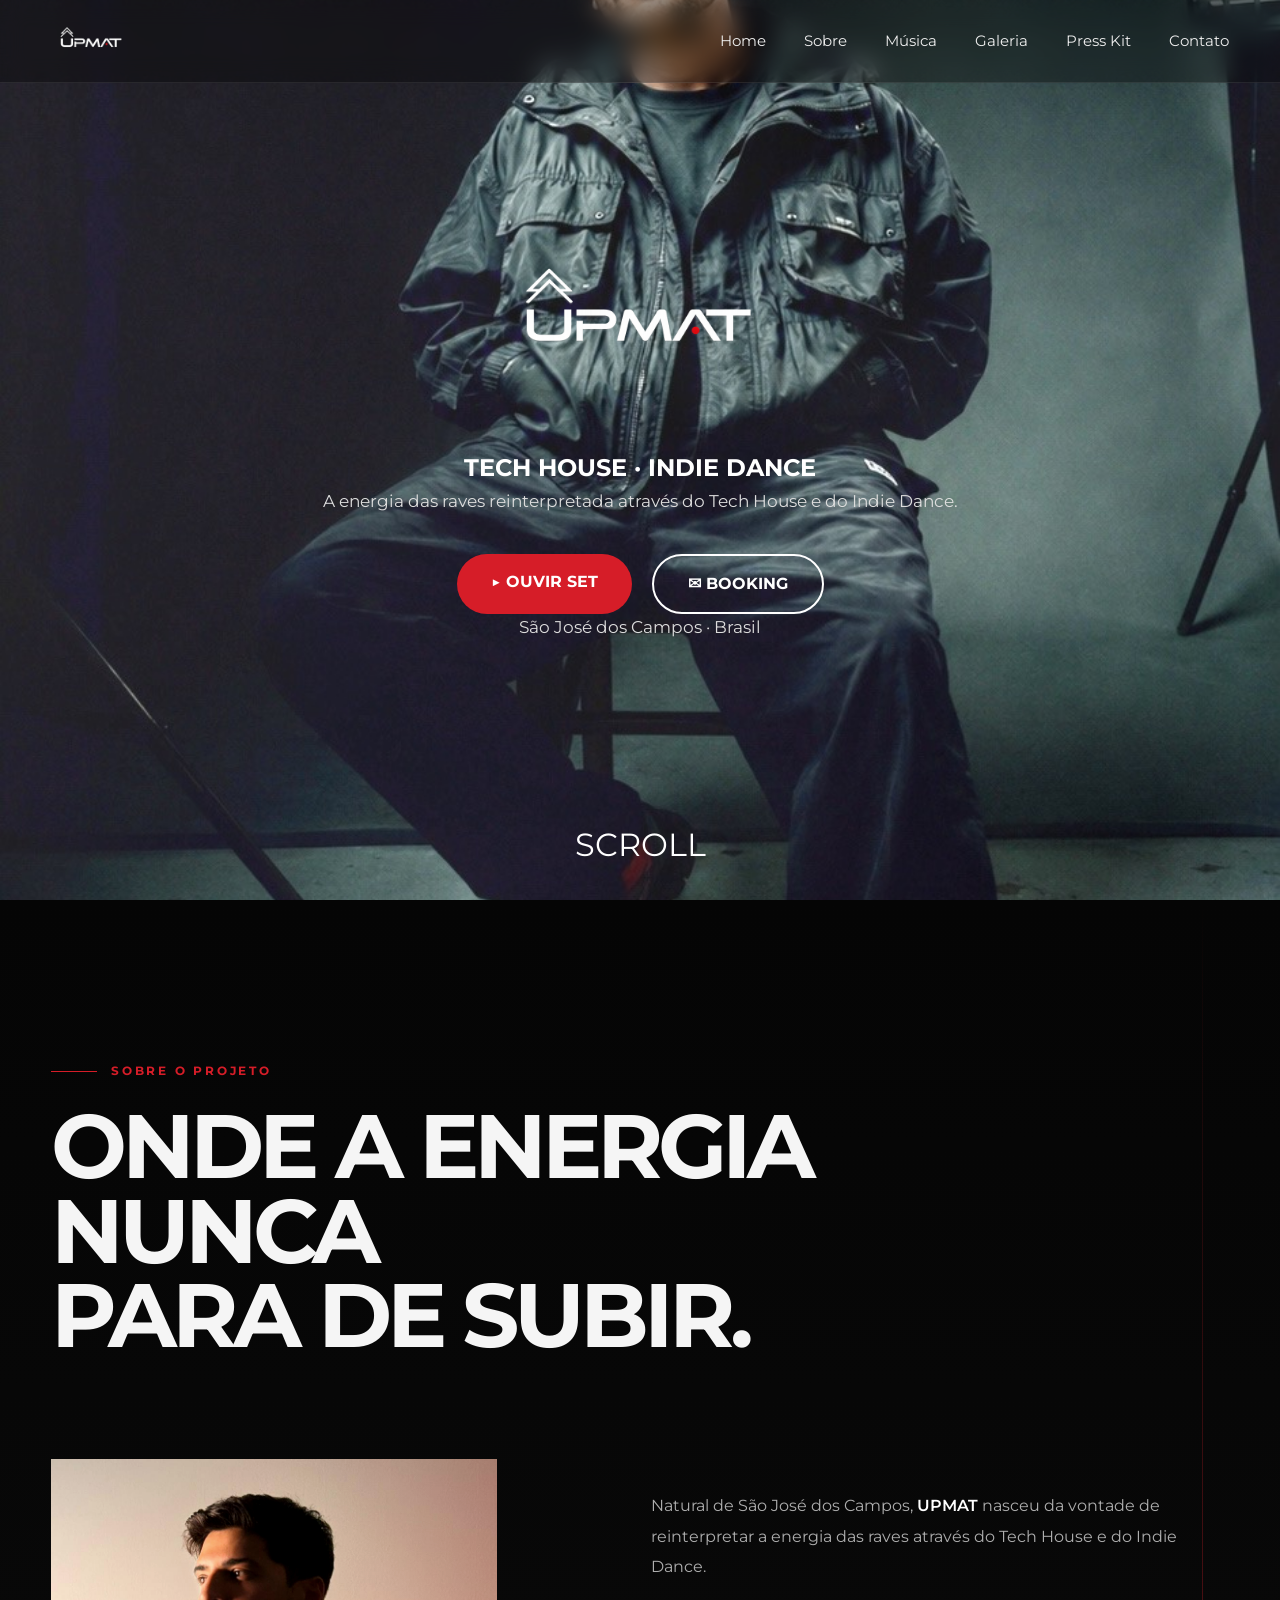
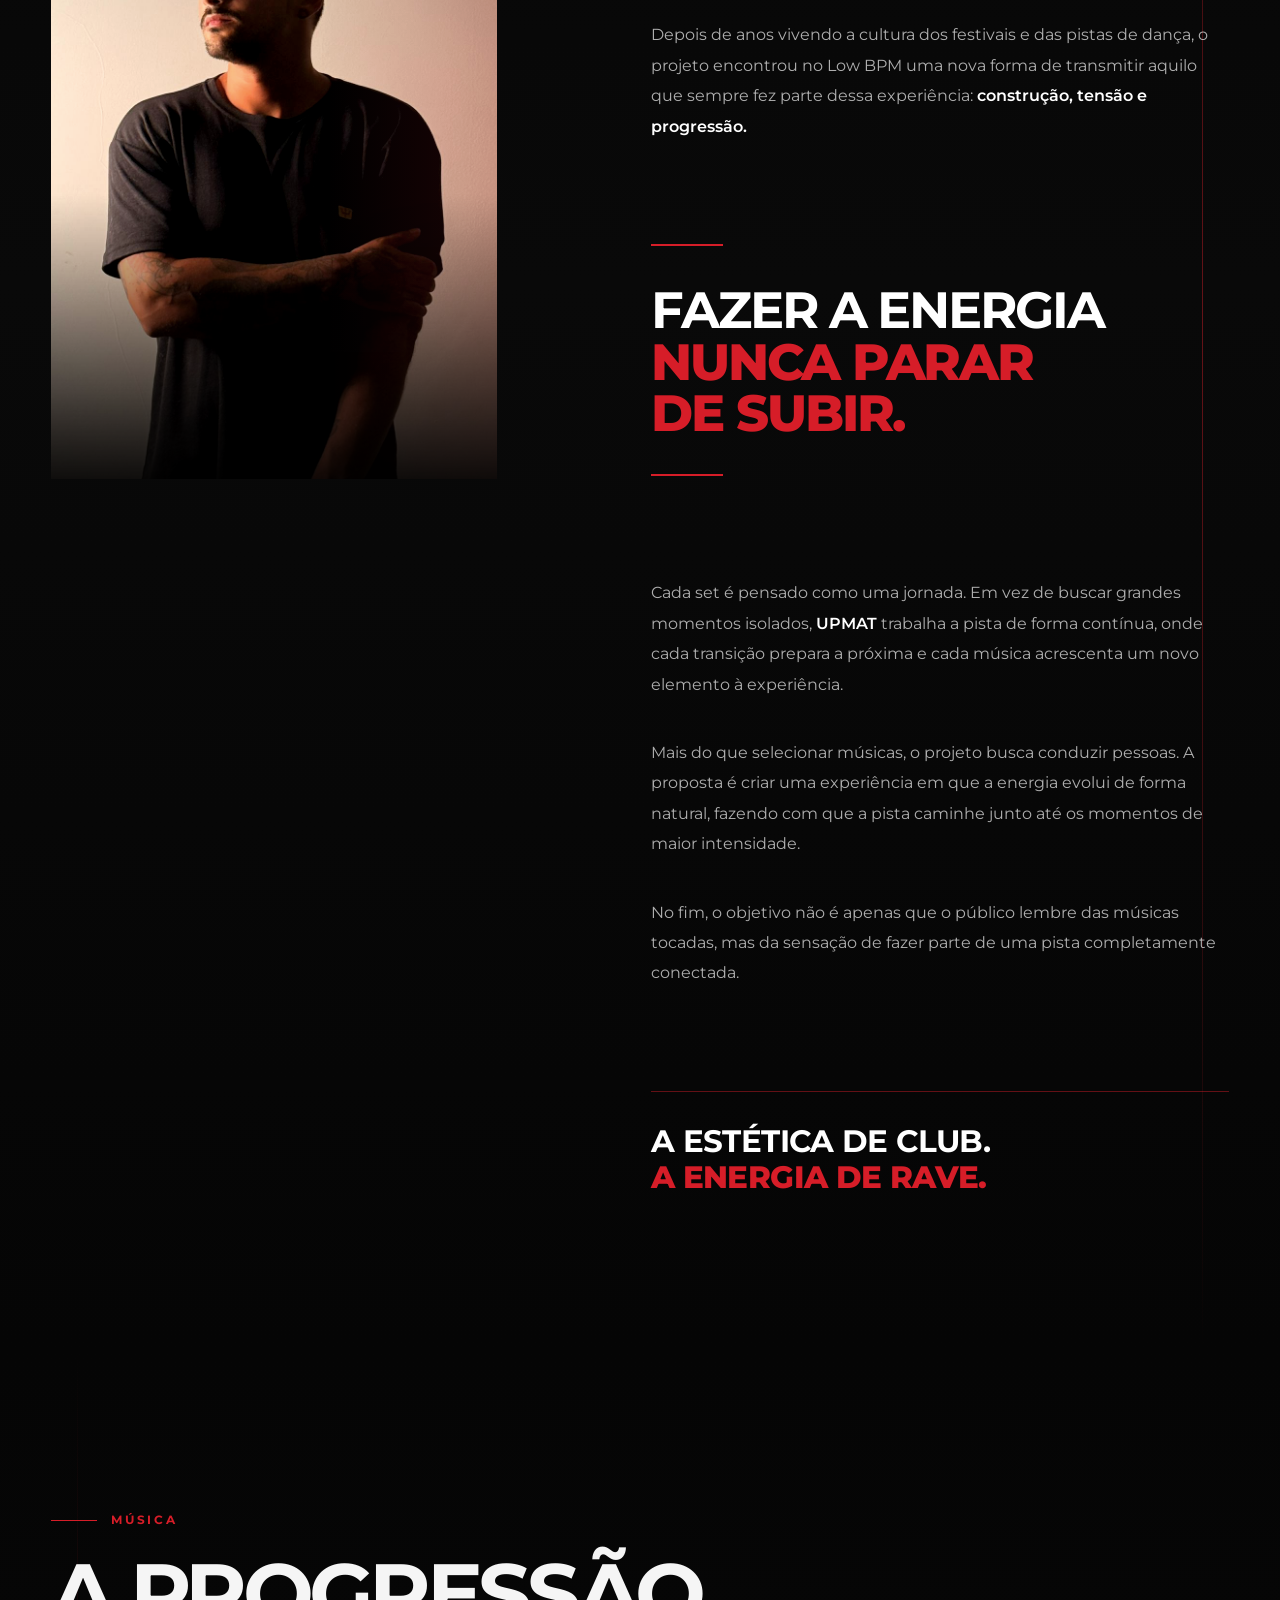
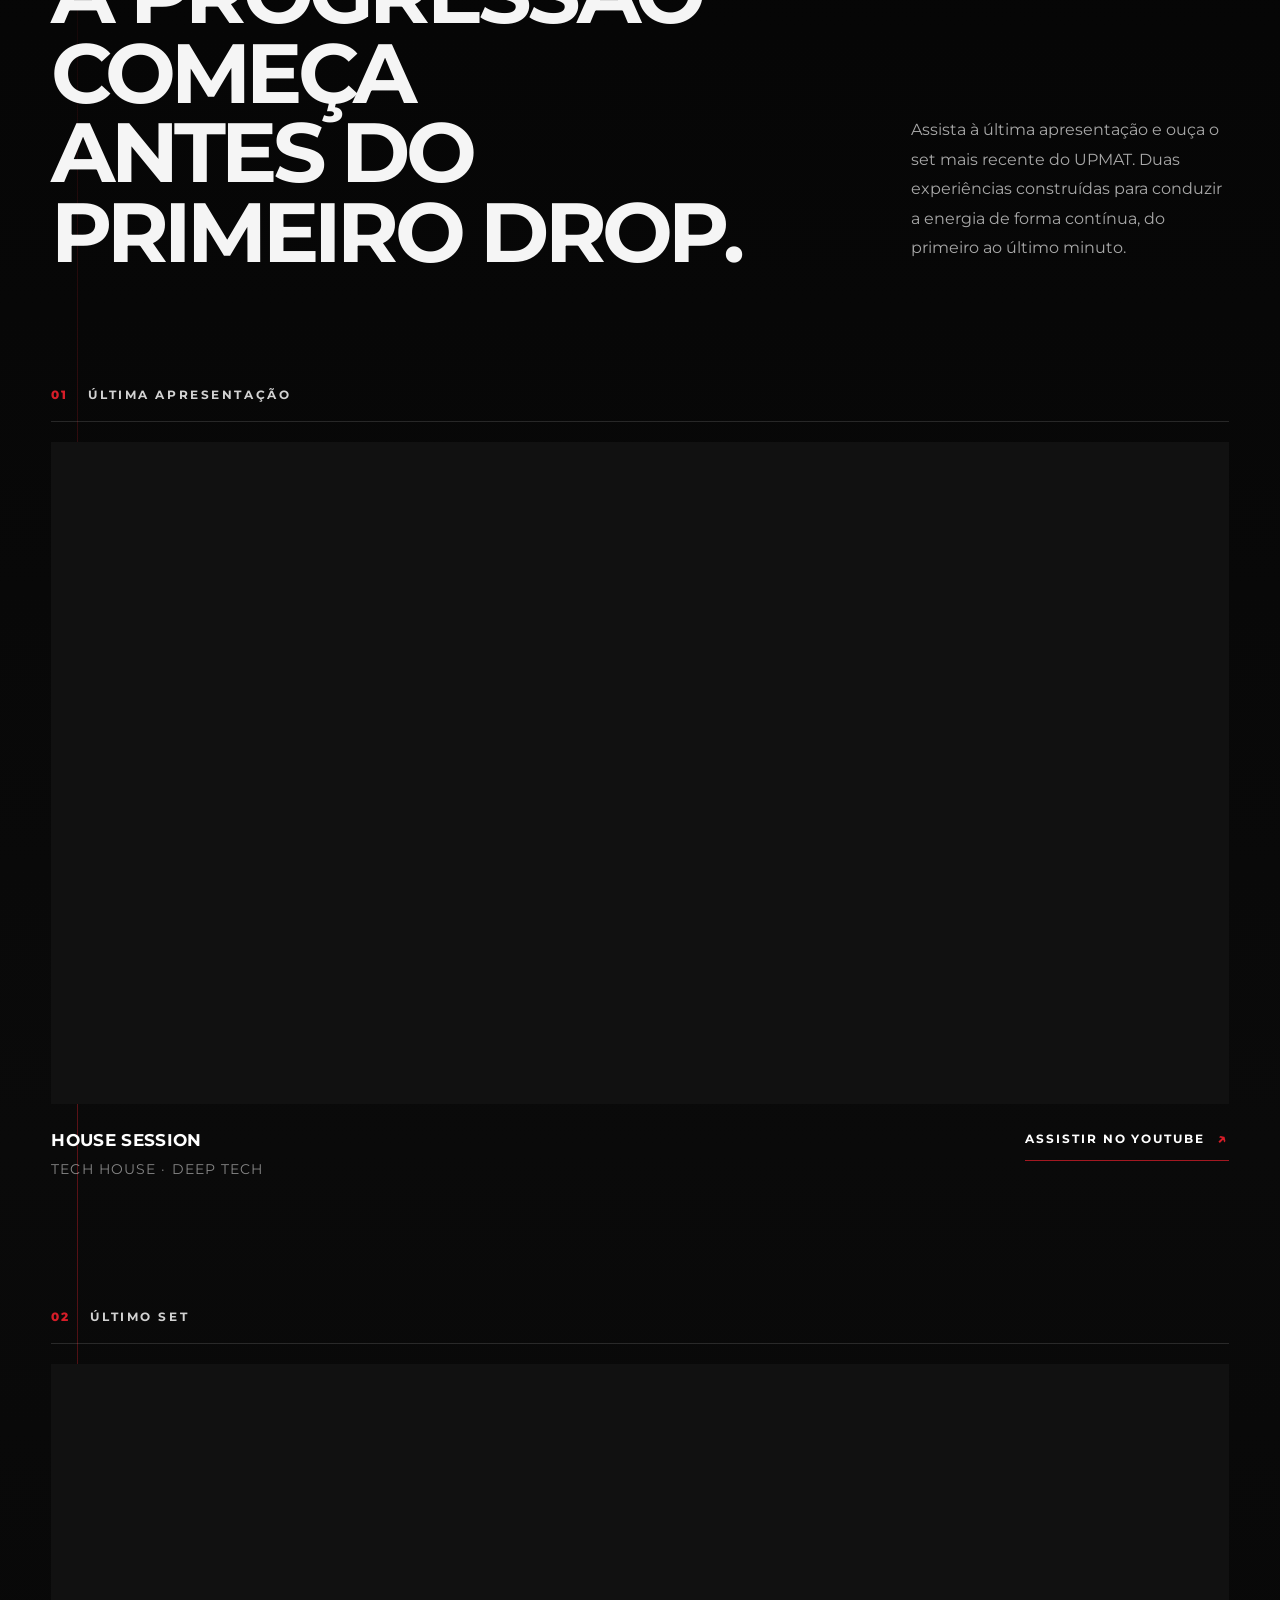
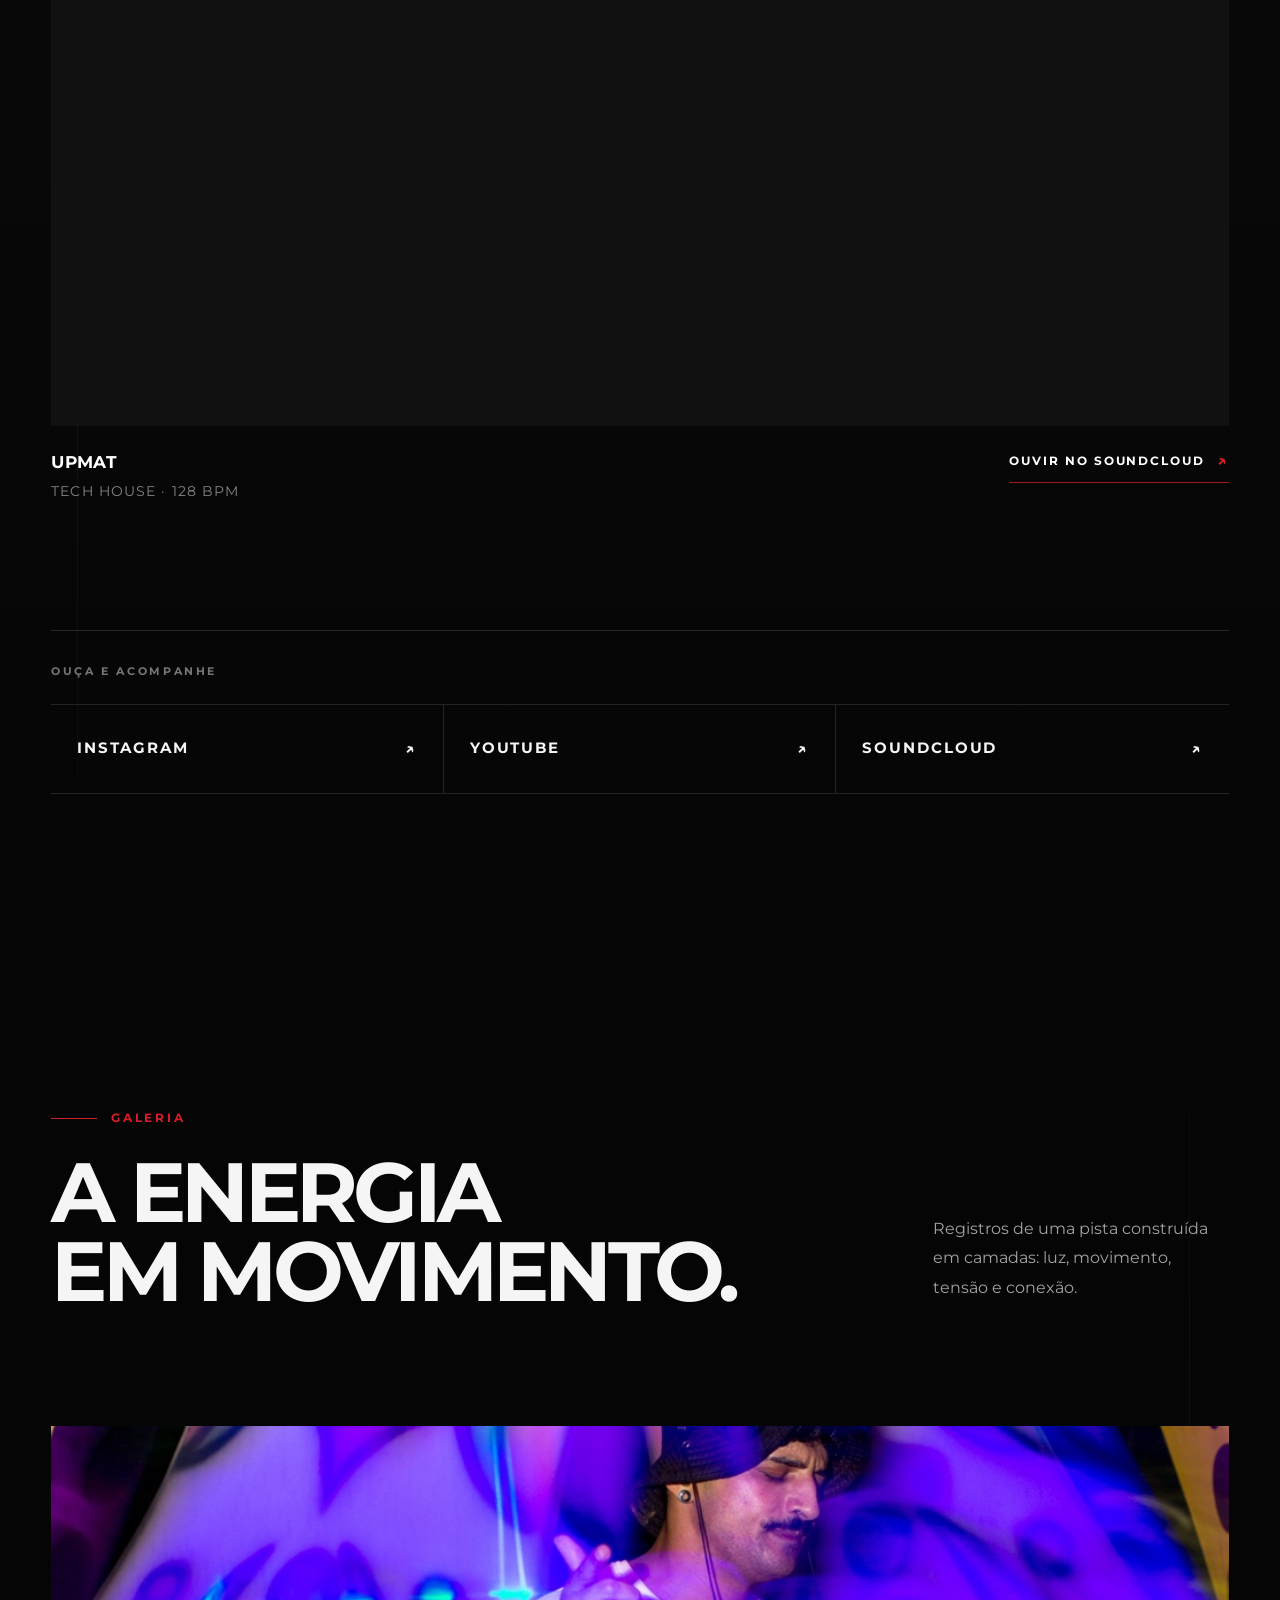
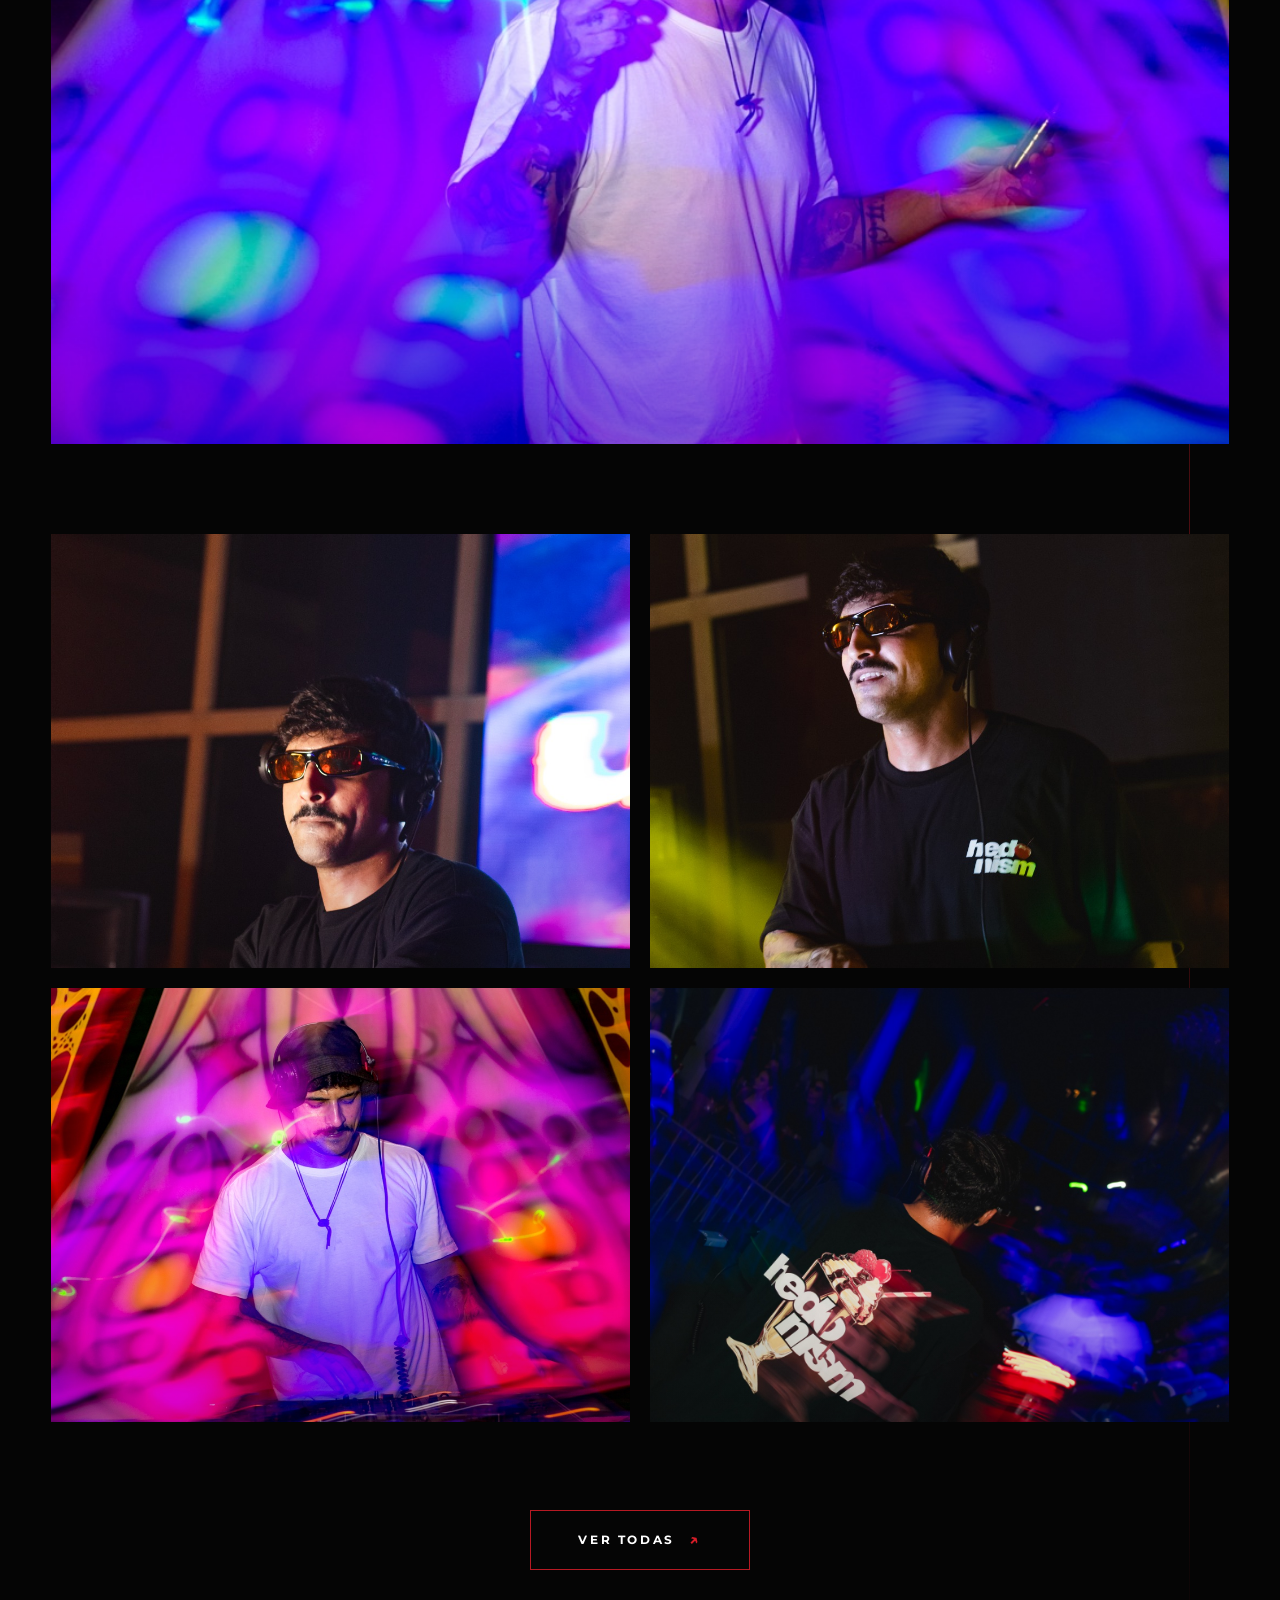
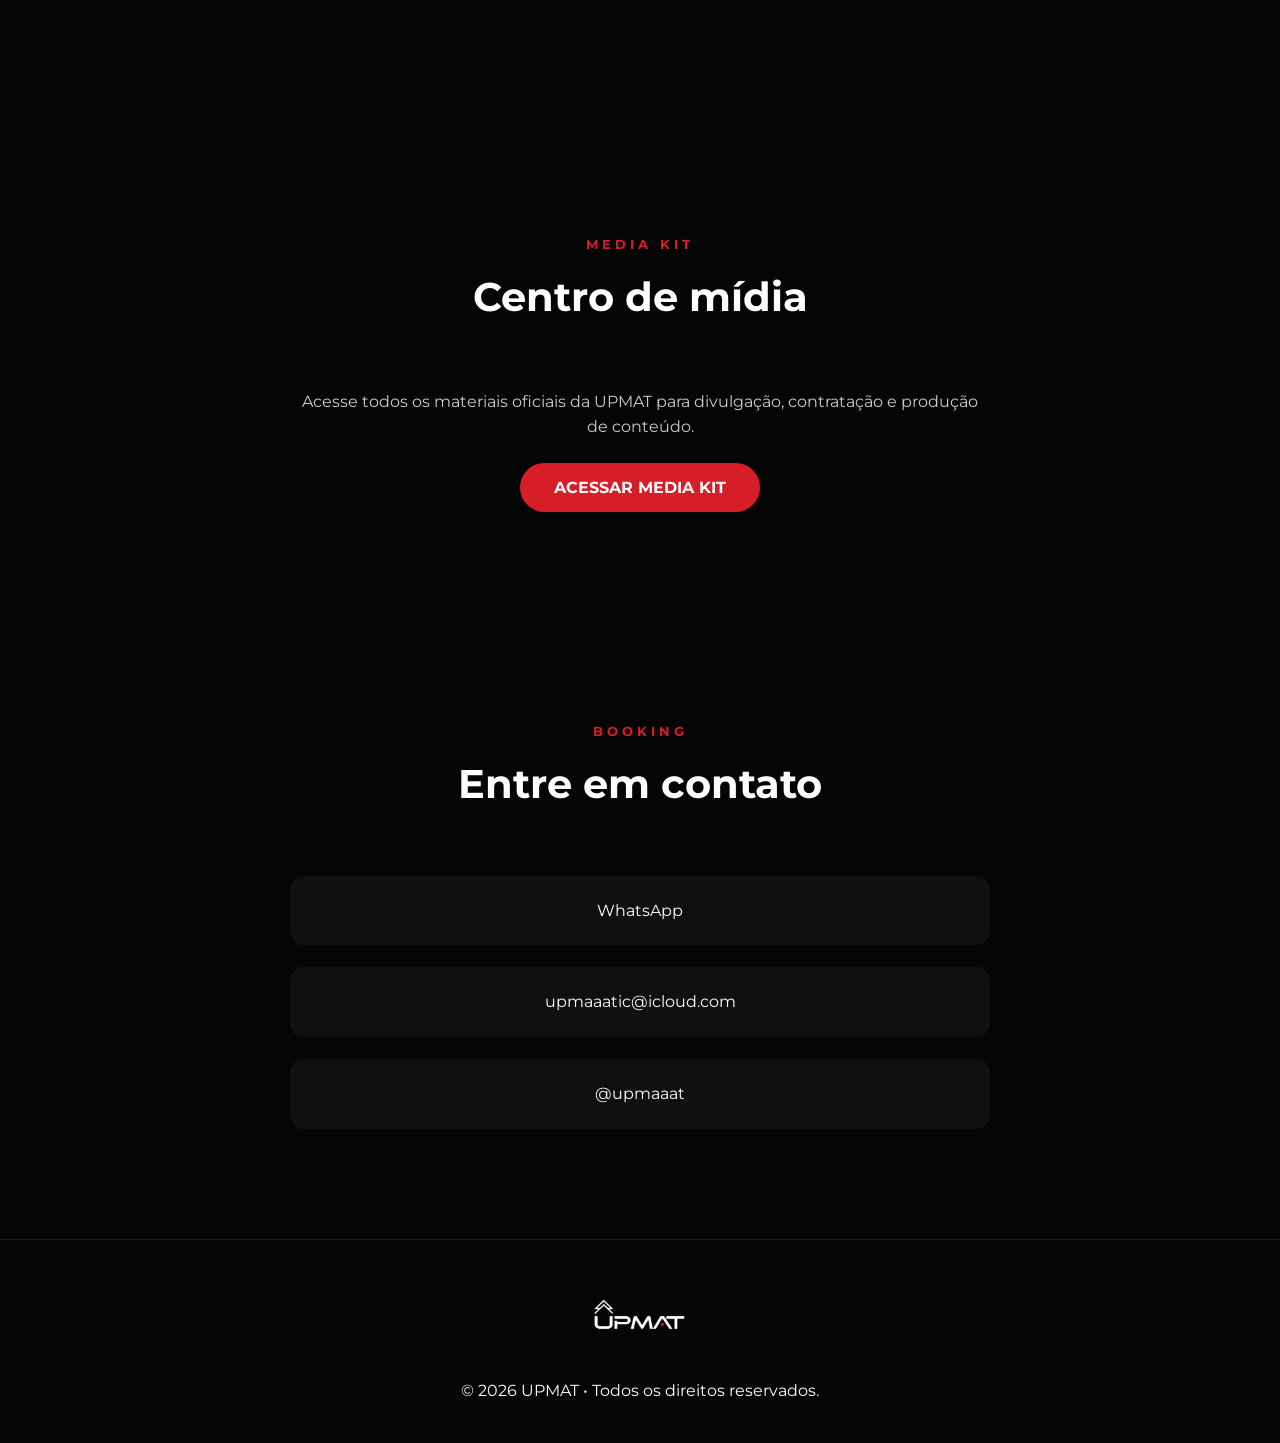
==== commit dbb71c09: "Add files via upload" ====
--- a/index.html
+++ b/index.html
@@ -403,7 +403,7 @@
 </section>
 
 <!-- ===================================================
-PRESS KIT
+MEDIA KIT
 =================================================== -->
 
 <section id="presskit" class="presskit">
@@ -411,17 +411,17 @@
 <div class="container">
 
 <div class="section-title">
-<h5>PRESS KIT</h5>
-<h2>Material oficial</h2>
-</div>
-
-<p>
-Faça o download do press kit oficial contendo biografia,
-logos e informações para divulgação.
-</p>
-
-<a href="files/UPMAT_PRESSKIT.pdf" class="btn" download>
-BAIXAR PRESS KIT
+<h5>MEDIA KIT</h5>
+<h2>Centro de mídia</h2>
+</div>
+
+<p>
+Acesse todos os materiais oficiais da UPMAT para divulgação,
+contratação e produção de conteúdo.
+</p>
+
+<a href="media-kit.html" class="btn">
+ACESSAR MEDIA KIT
 </a>
 
 </div>
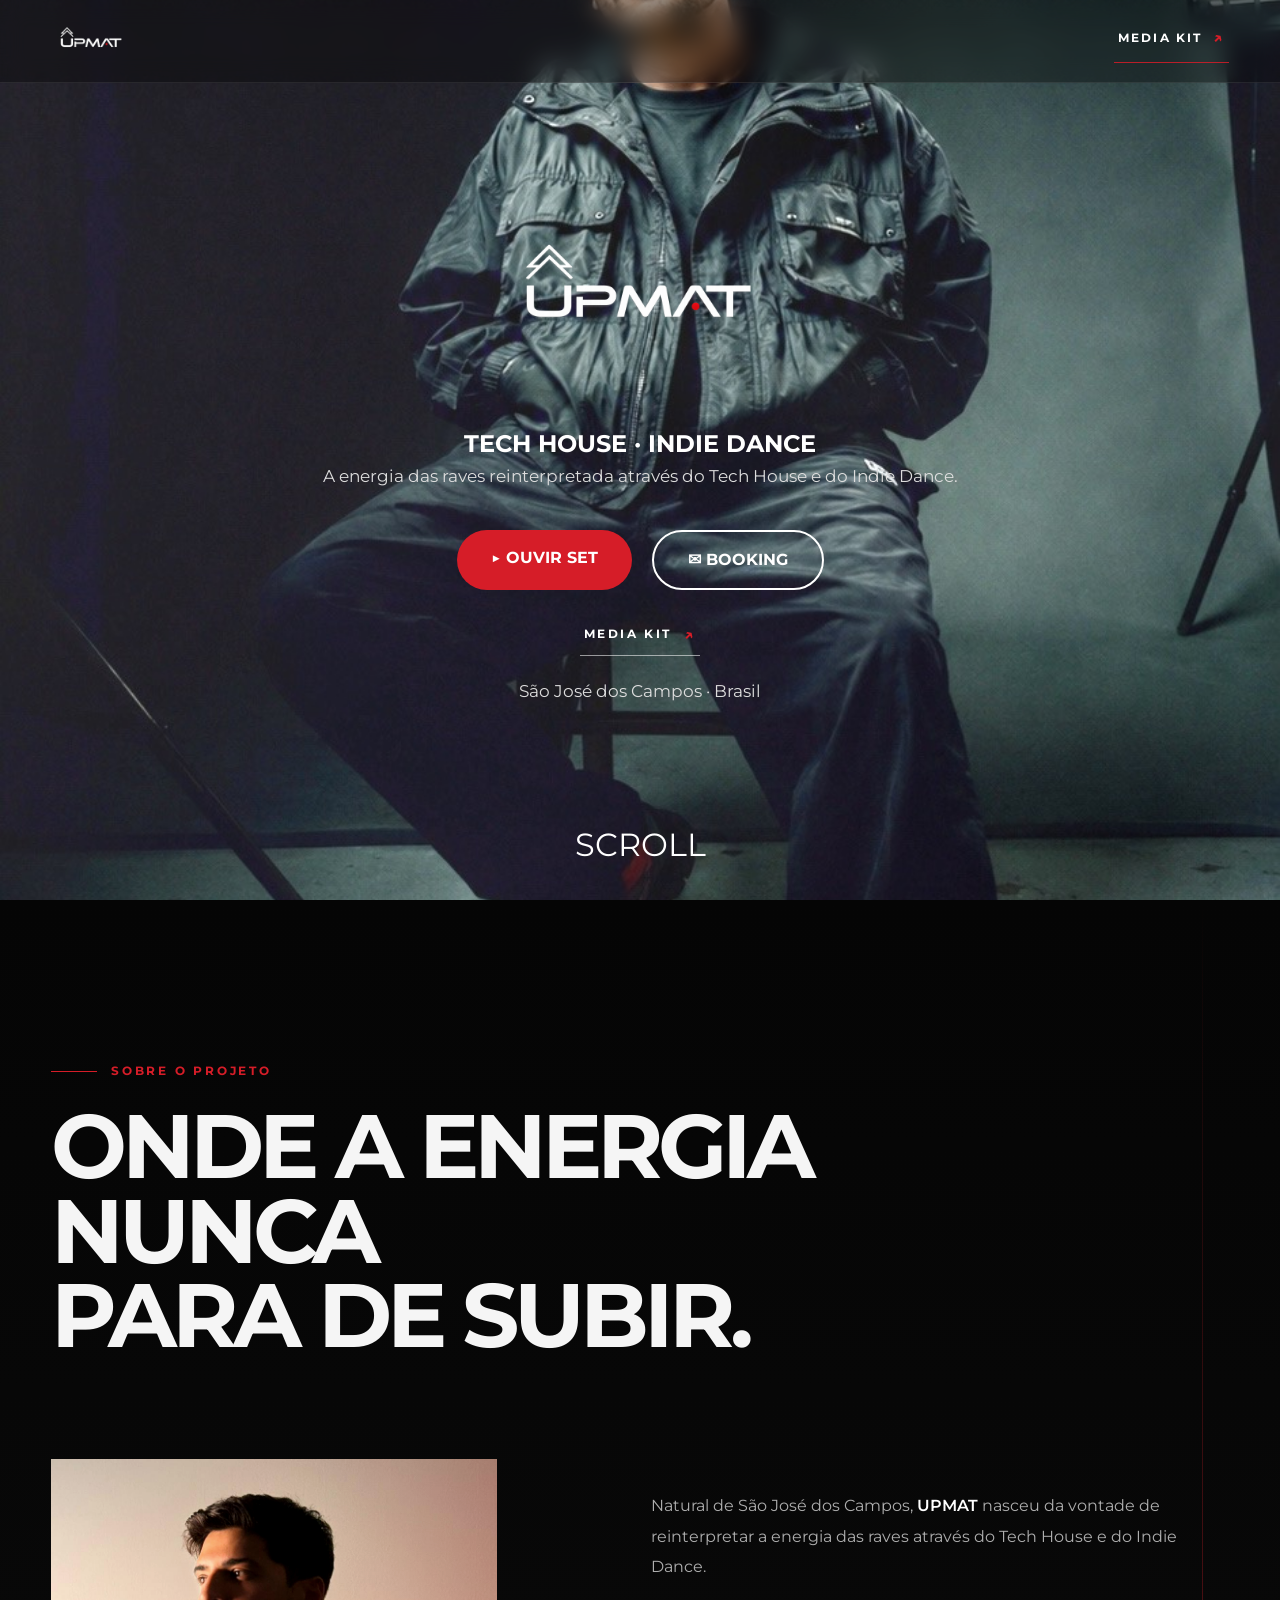
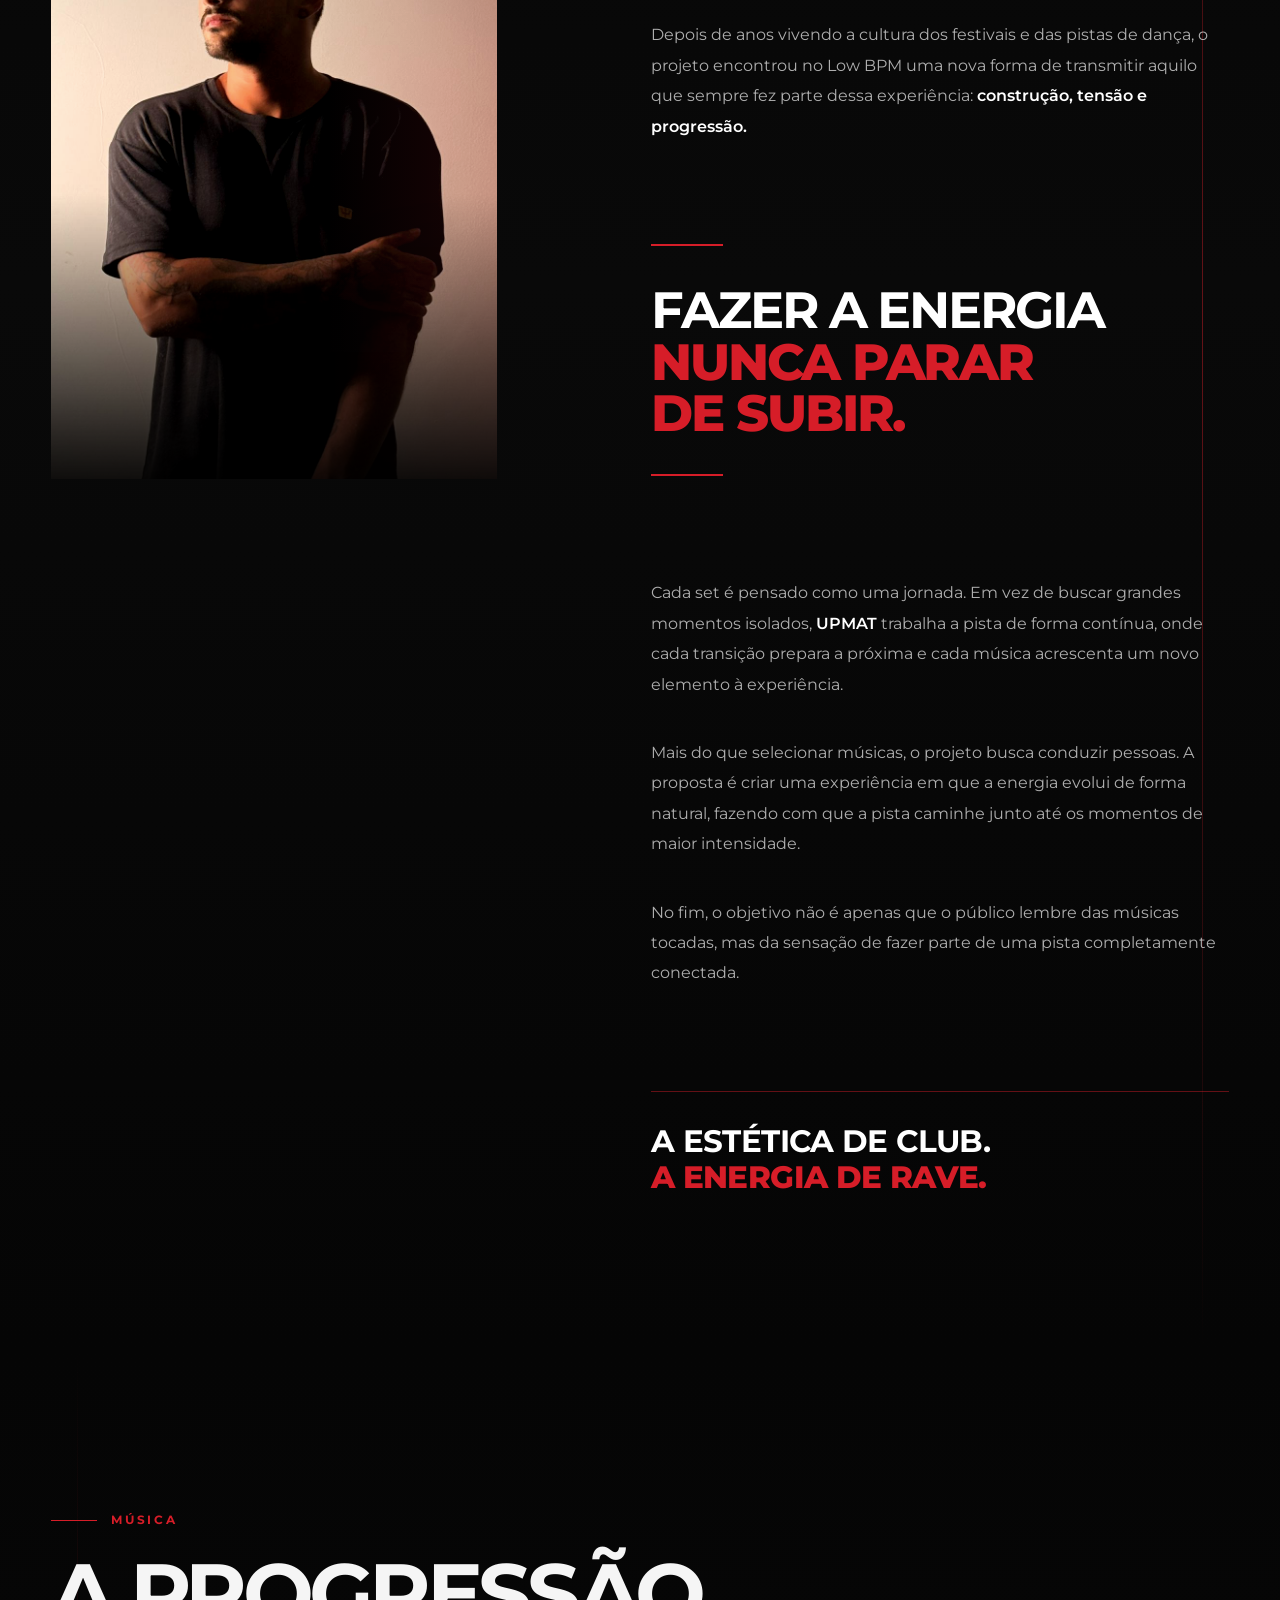
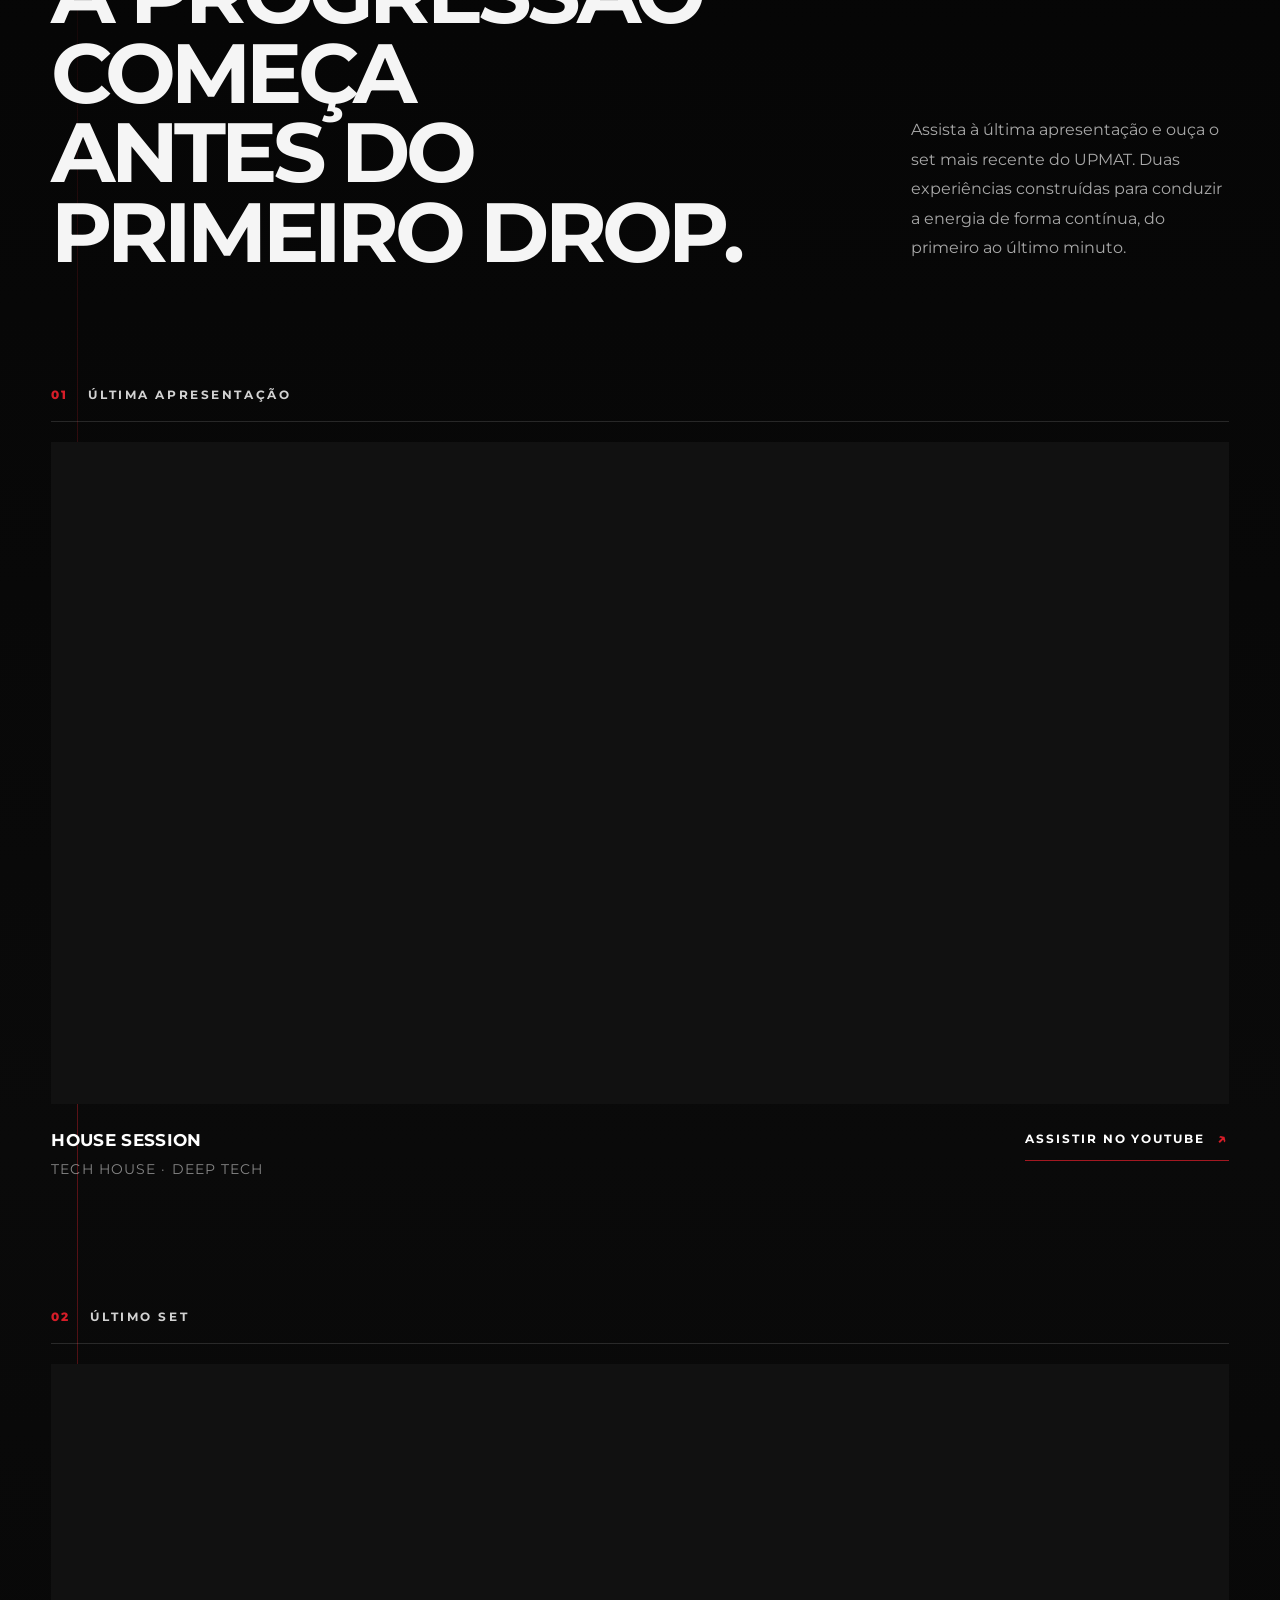
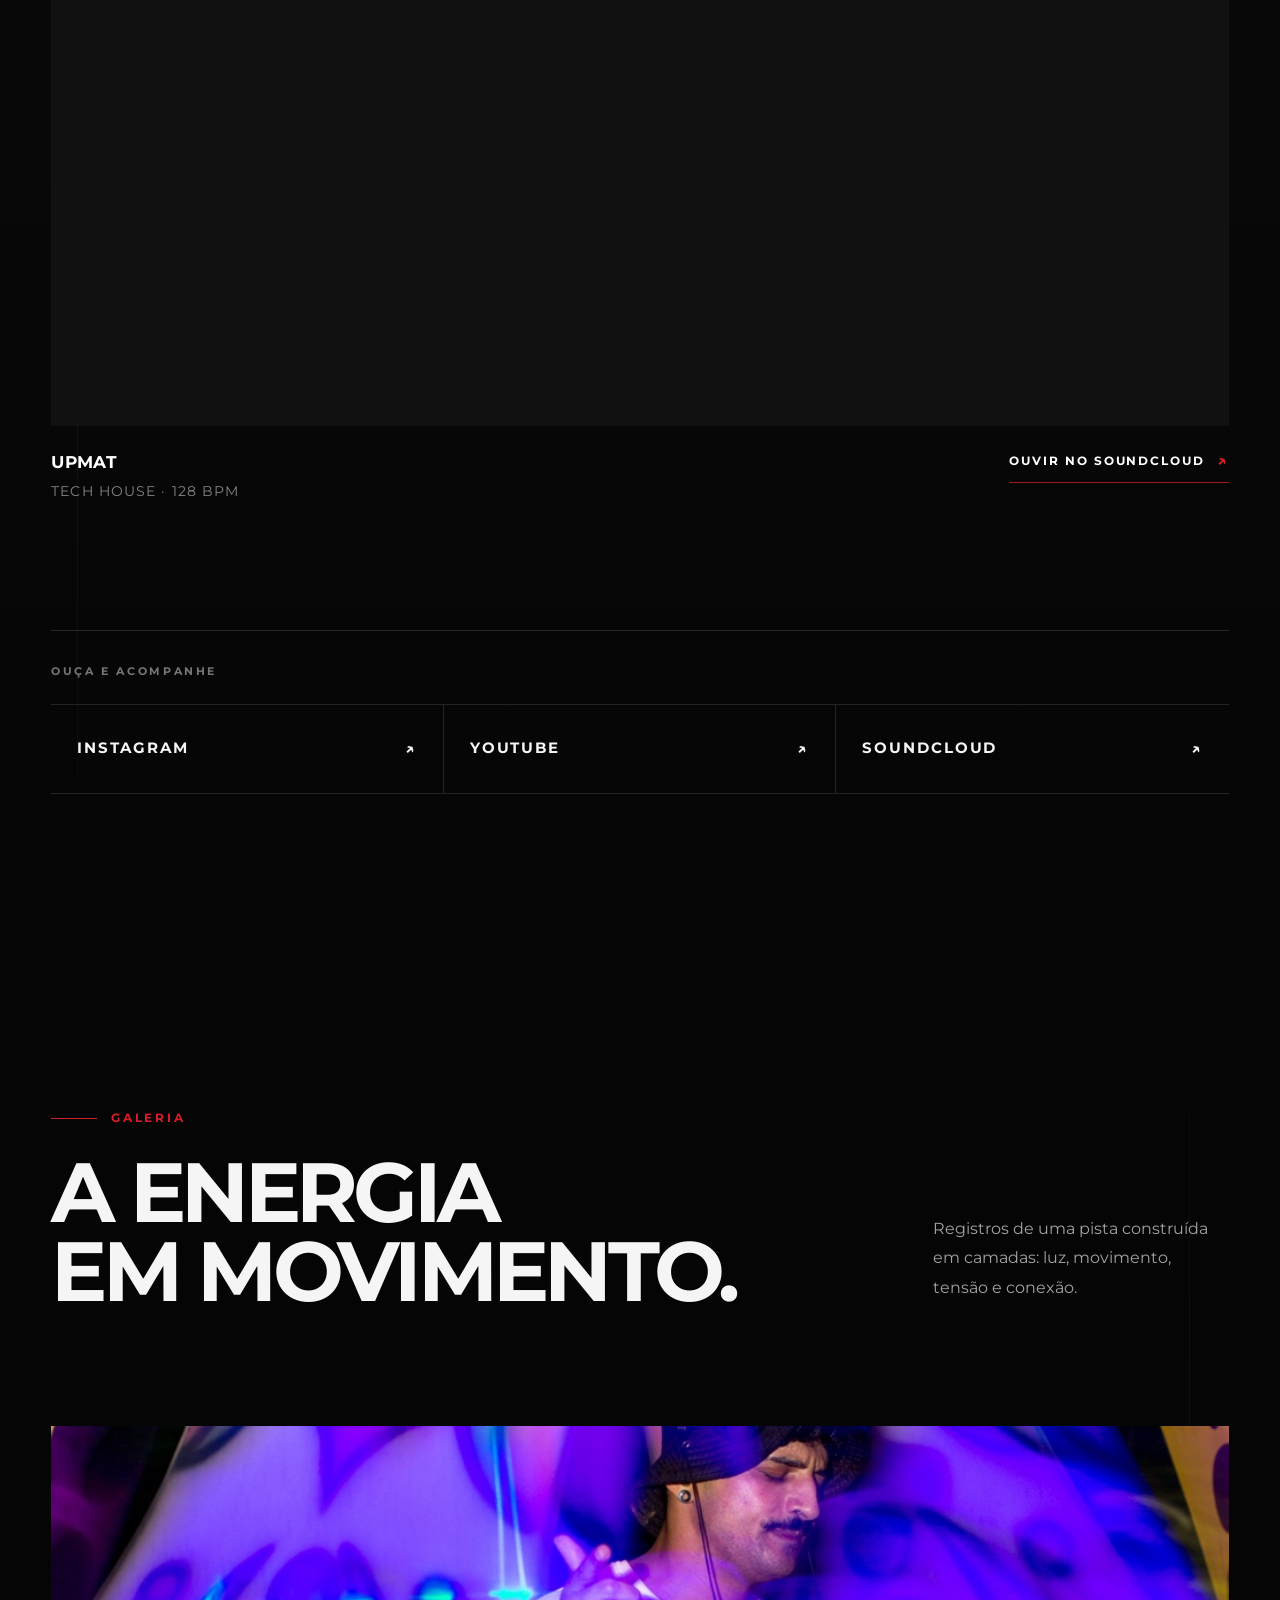
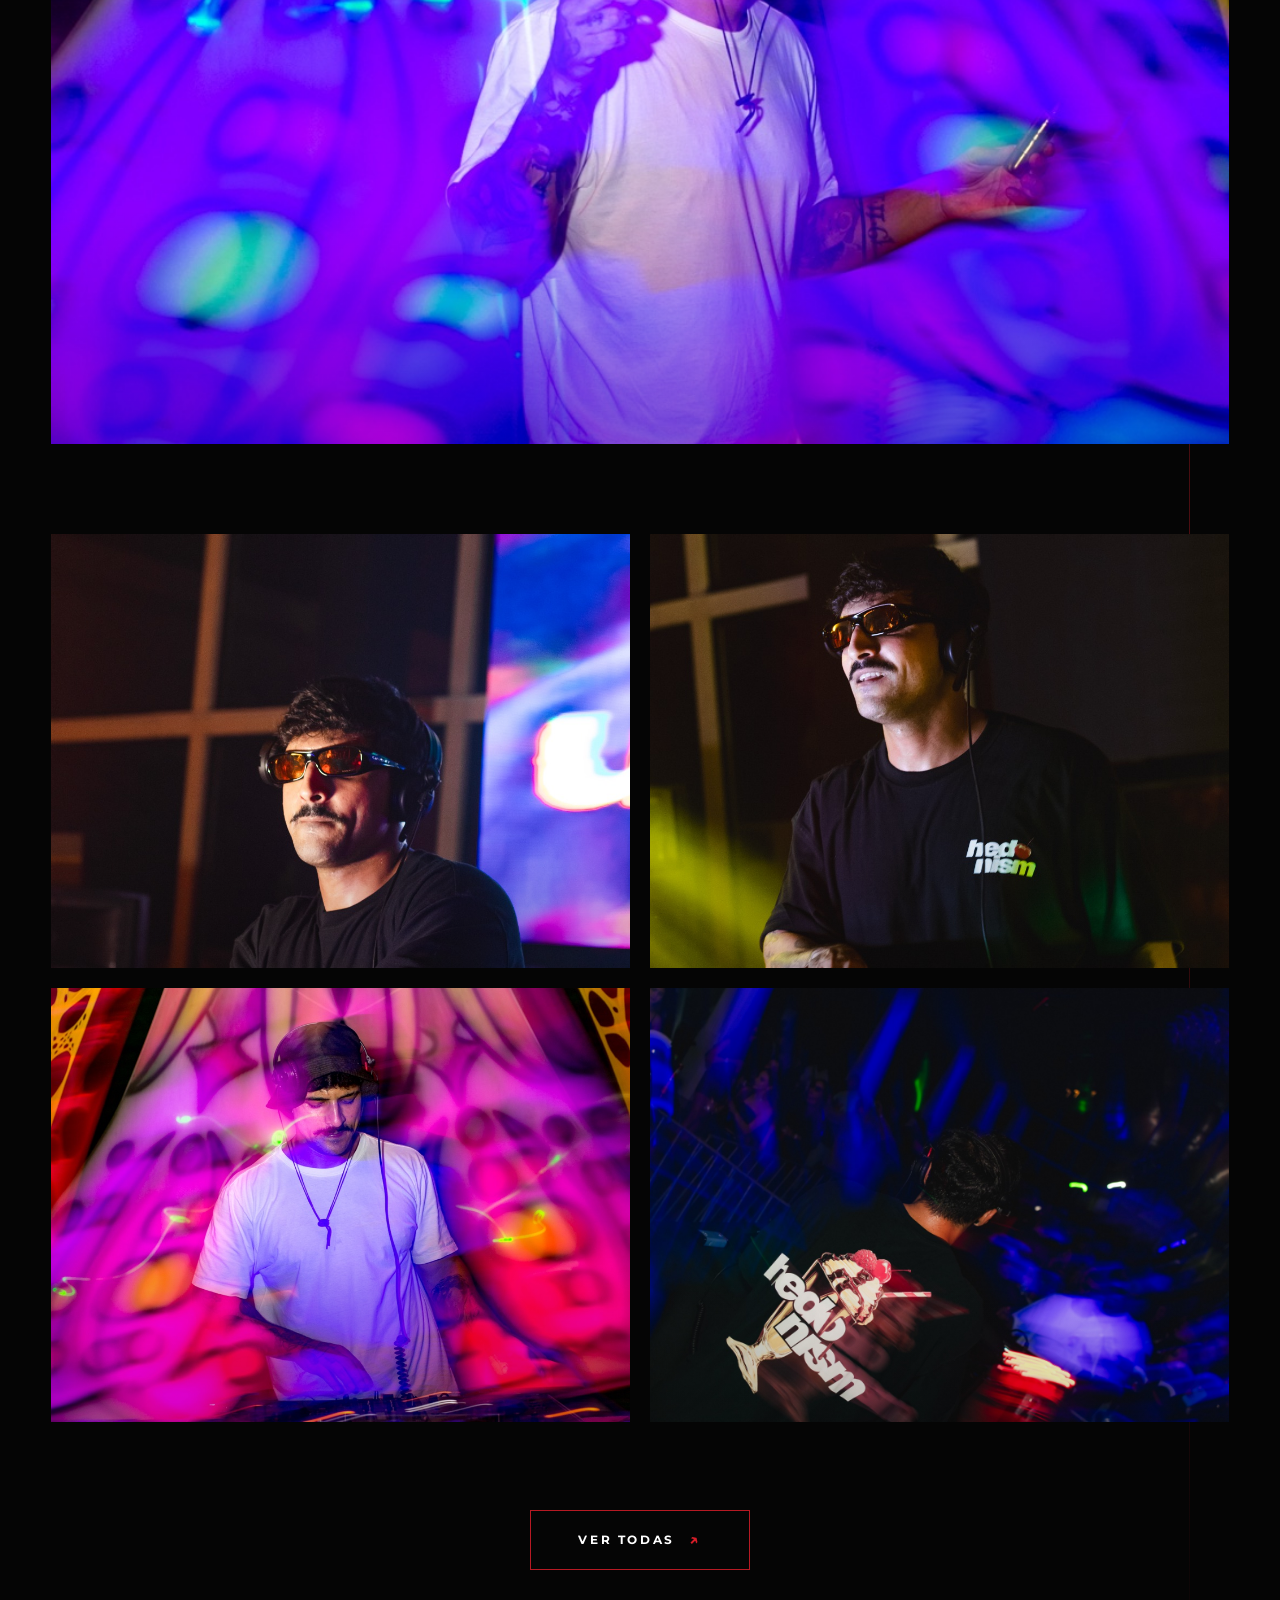
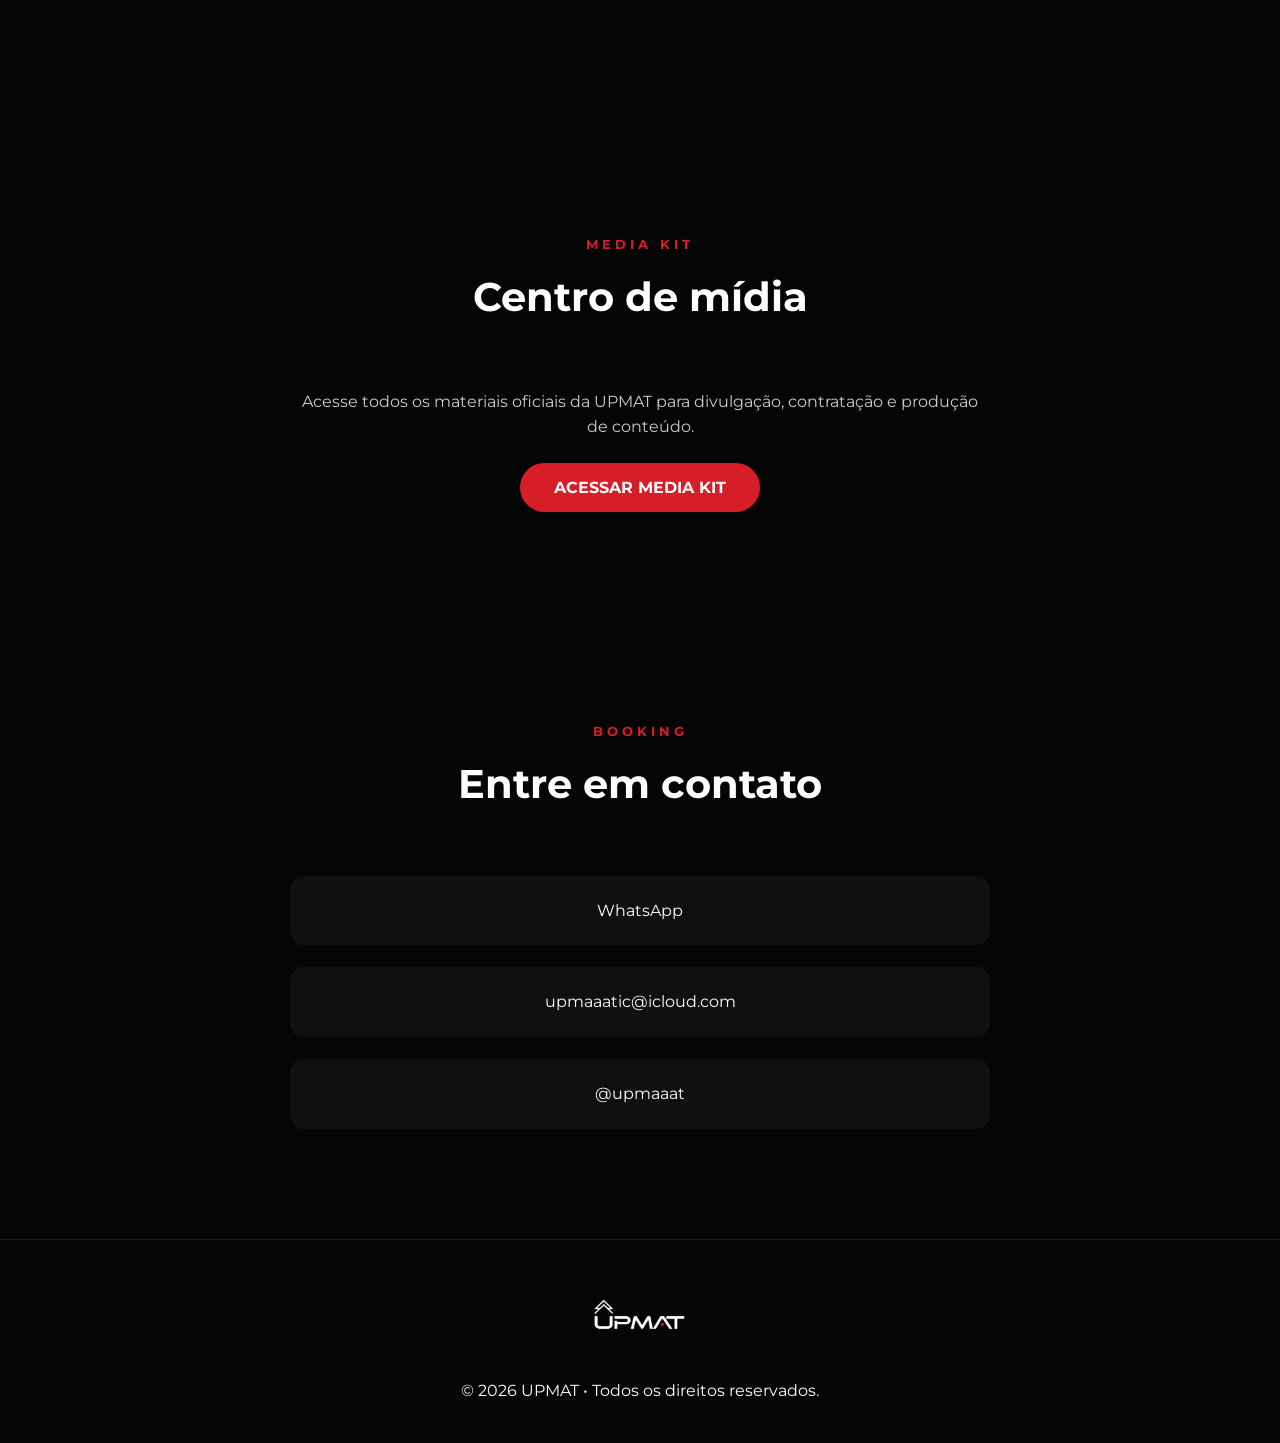
==== commit d7adcf4e: "Add files via upload" ====
--- a/index.html
+++ b/index.html
@@ -1,79 +1,40 @@
 <!DOCTYPE html>
 <html lang="pt-BR">
-
 <head>
-
 <meta charset="UTF-8">
 <meta name="viewport" content="width=device-width, initial-scale=1.0">
-
 <title>UPMAT | Tech House & Indie Dance</title>
-
-<meta name="description"
-content="UPMAT é um projeto brasileiro de música eletrônica que reinterpreta a energia das raves através do Tech House e do Indie Dance.">
-
-<meta name="keywords"
-content="UPMAT, DJ, Tech House, Indie Dance, Electronic Music, São Paulo, Brasil">
-
-<meta name="author"
-content="Matheus de Paula Silva">
-
+<meta name="description" content="UPMAT é um projeto brasileiro de música eletrônica que reinterpreta a energia das raves através do Tech House e do Indie Dance.">
+<meta name="keywords" content="UPMAT, DJ, Tech House, Indie Dance, Electronic Music, São Paulo, Brasil">
+<meta name="author" content="Matheus de Paula Silva">
 <link rel="preconnect" href="https://fonts.googleapis.com">
 <link rel="preconnect" href="https://fonts.gstatic.com" crossorigin>
-
 <link href="https://fonts.googleapis.com/css2?family=Montserrat:wght@300;400;500;600;700;800&display=swap" rel="stylesheet">
-
 <link rel="stylesheet" href="style.css">
+<link rel="stylesheet" href="home-shortcut.css?v=1">
 <link rel="icon" href="images/favicon.png">
-
 </head>
-
 <body>
 
 <header class="header">
-
 <div class="container nav-container">
-
 <a href="#home" class="logo">
 <img src="images/logo.PNG" alt="UPMAT">
 </a>
 
-<nav>
-<ul class="nav-menu">
-<li><a href="#home">Home</a></li>
-<li><a href="#about">Sobre</a></li>
-<li><a href="#music">Música</a></li>
-<li><a href="#gallery">Galeria</a></li>
-<li><a href="#presskit">Press Kit</a></li>
-<li><a href="#contact">Contato</a></li>
-</ul>
-</nav>
-
-<button class="menu-mobile" type="button" aria-label="Abrir menu" aria-expanded="false">
-<span></span>
-<span></span>
-<span></span>
-</button>
-
-</div>
-
+<a href="media-kit.html" class="header-media-kit" aria-label="Acessar o Media Kit da UPMAT">
+MEDIA KIT <span aria-hidden="true">↗</span>
+</a>
+</div>
 </header>
 
 <main>
-
-<!-- ===================================================
-HERO — VERSÃO 3.1
-=================================================== -->
-
 <section id="home" class="hero">
-
 <div class="hero-overlay"></div>
-
 <img src="images/hero.jpg" class="hero-image" alt="UPMAT se apresentando">
 
 <div class="hero-content">
-
 <img src="images/logo.PNG" class="hero-logo" alt="Logo UPMAT">
-
 <h1 class="hero-genre">TECH HOUSE · INDIE DANCE</h1>
 
 <p class="hero-description">
@@ -81,7 +42,6 @@
 </p>
 
 <div class="hero-buttons">
-
 <a href="https://youtube.com/@upmaaat"
 target="_blank"
 rel="noopener noreferrer"
@@ -97,58 +57,37 @@
 <span aria-hidden="true">✉</span>
 BOOKING
 </a>
-
-</div>
-
-<p class="hero-location">
-São José dos Campos · Brasil
-</p>
-
+</div>
+
+<a href="media-kit.html" class="hero-media-kit" aria-label="Acessar o Media Kit da UPMAT">
+<span>MEDIA KIT</span>
+<i aria-hidden="true">↗</i>
+</a>
+
+<p class="hero-location">São José dos Campos · Brasil</p>
 </div>
 
 <a href="#about" class="scroll-down" aria-label="Conhecer o projeto UPMAT">
 <span>SCROLL</span>
 <i aria-hidden="true"></i>
 </a>
-
-</section>
-
-<!-- ===================================================
-SOBRE — MANIFESTO UPMAT
-=================================================== -->
+</section>
 
 <section id="about" class="about about-manifesto">
-
 <div class="container about-manifesto-container">
-
 <div class="about-manifesto-header">
 <span class="about-kicker">SOBRE O PROJETO</span>
-
-<h2>
-Onde a energia nunca<br>
-para de subir.
-</h2>
+<h2>Onde a energia nunca<br>para de subir.</h2>
 </div>
 
 <div class="about-manifesto-grid">
-
 <div class="about-manifesto-image">
 <img src="images/about.jpg" alt="UPMAT durante uma apresentação">
 </div>
 
 <div class="about-manifesto-content">
-
-<p>
-Natural de São José dos Campos, <strong>UPMAT</strong> nasceu da vontade de
-reinterpretar a energia das raves através do Tech House e do Indie Dance.
-</p>
-
-<p>
-Depois de anos vivendo a cultura dos festivais e das pistas de dança,
-o projeto encontrou no Low BPM uma nova forma de transmitir aquilo que
-sempre fez parte dessa experiência:
-<strong>construção, tensão e progressão.</strong>
-</p>
+<p>Natural de São José dos Campos, <strong>UPMAT</strong> nasceu da vontade de reinterpretar a energia das raves através do Tech House e do Indie Dance.</p>
+<p>Depois de anos vivendo a cultura dos festivais e das pistas de dança, o projeto encontrou no Low BPM uma nova forma de transmitir aquilo que sempre fez parte dessa experiência: <strong>construção, tensão e progressão.</strong></p>
 
 <div class="about-manifesto-statement" aria-label="Fazer a energia nunca parar de subir">
 <span>FAZER A ENERGIA</span>
@@ -156,324 +95,110 @@
 <strong>DE SUBIR.</strong>
 </div>
 
-<p>
-Cada set é pensado como uma jornada. Em vez de buscar grandes momentos
-isolados, <strong>UPMAT</strong> trabalha a pista de forma contínua,
-onde cada transição prepara a próxima e cada música acrescenta um novo
-elemento à experiência.
-</p>
-
-<p>
-Mais do que selecionar músicas, o projeto busca conduzir pessoas.
-A proposta é criar uma experiência em que a energia evolui de forma
-natural, fazendo com que a pista caminhe junto até os momentos de maior
-intensidade.
-</p>
-
-<p>
-No fim, o objetivo não é apenas que o público lembre das músicas tocadas,
-mas da sensação de fazer parte de uma pista completamente conectada.
-</p>
+<p>Cada set é pensado como uma jornada. Em vez de buscar grandes momentos isolados, <strong>UPMAT</strong> trabalha a pista de forma contínua, onde cada transição prepara a próxima e cada música acrescenta um novo elemento à experiência.</p>
+<p>Mais do que selecionar músicas, o projeto busca conduzir pessoas. A proposta é criar uma experiência em que a energia evolui de forma natural, fazendo com que a pista caminhe junto até os momentos de maior intensidade.</p>
+<p>No fim, o objetivo não é apenas que o público lembre das músicas tocadas, mas da sensação de fazer parte de uma pista completamente conectada.</p>
 
 <div class="about-manifesto-signature">
 <span>A ESTÉTICA DE CLUB.</span>
 <strong>A ENERGIA DE RAVE.</strong>
 </div>
-
-</div>
-
-</div>
-
-</div>
-
-</section>
-
-<!-- ===================================================
-MÚSICA — EXPERIÊNCIA UPMAT
-=================================================== -->
+</div>
+</div>
+</div>
+</section>
 
 <section id="music" class="music music-experience">
-
 <div class="container music-container">
-
 <div class="music-header">
-
 <div class="music-heading">
 <span class="music-kicker">MÚSICA</span>
-
-<h2>
-A progressão começa<br>
-antes do primeiro drop.
-</h2>
-</div>
-
-<p class="music-intro">
-Assista à última apresentação e ouça o set mais recente do UPMAT.
-Duas experiências construídas para conduzir a energia de forma contínua,
-do primeiro ao último minuto.
-</p>
-
+<h2>A progressão começa<br>antes do primeiro drop.</h2>
+</div>
+<p class="music-intro">Assista à última apresentação e ouça o set mais recente do UPMAT. Duas experiências construídas para conduzir a energia de forma contínua, do primeiro ao último minuto.</p>
 </div>
 
 <div class="music-feature">
-
-<div class="music-feature-label">
-<span>01</span>
-<p>ÚLTIMA APRESENTAÇÃO</p>
-</div>
-
+<div class="music-feature-label"><span>01</span><p>ÚLTIMA APRESENTAÇÃO</p></div>
 <div class="music-video">
-<iframe
-src="https://www.youtube.com/embed/mPKSUMt8CHM"
-title="UPMAT | House Session | Tech House e Deep Tech"
-loading="lazy"
-allow="accelerometer; autoplay; clipboard-write; encrypted-media; gyroscope; picture-in-picture; web-share"
-referrerpolicy="strict-origin-when-cross-origin"
-allowfullscreen>
-</iframe>
-</div>
-
+<iframe src="https://www.youtube.com/embed/mPKSUMt8CHM" title="UPMAT | House Session | Tech House e Deep Tech" loading="lazy" allow="accelerometer; autoplay; clipboard-write; encrypted-media; gyroscope; picture-in-picture; web-share" referrerpolicy="strict-origin-when-cross-origin" allowfullscreen></iframe>
+</div>
 <div class="music-feature-footer">
-<div>
-<span>HOUSE SESSION</span>
-<p>Tech House · Deep Tech</p>
-</div>
-
-<a
-href="https://youtu.be/mPKSUMt8CHM"
-target="_blank"
-rel="noopener noreferrer"
-class="music-external-link"
-aria-label="Assistir à apresentação completa do UPMAT no YouTube">
-ASSISTIR NO YOUTUBE
-<span aria-hidden="true">↗</span>
-</a>
-</div>
-
+<div><span>HOUSE SESSION</span><p>Tech House · Deep Tech</p></div>
+<a href="https://youtu.be/mPKSUMt8CHM" target="_blank" rel="noopener noreferrer" class="music-external-link">ASSISTIR NO YOUTUBE <span aria-hidden="true">↗</span></a>
+</div>
 </div>
 
 <div class="music-soundcloud">
-
-<div class="music-feature-label">
-<span>02</span>
-<p>ÚLTIMO SET</p>
-</div>
-
+<div class="music-feature-label"><span>02</span><p>ÚLTIMO SET</p></div>
 <div class="soundcloud-player">
-<iframe
-width="100%"
-height="300"
-scrolling="no"
-frameborder="no"
-allow="autoplay"
-loading="lazy"
-title="Último set do UPMAT no SoundCloud"
-src="https://w.soundcloud.com/player/?url=https%3A%2F%2Fsoundcloud.com%2Fmatheus-silva-459777880%2Fupmaaat-tech-house-128-bpm&color=%23d61d28&auto_play=false&hide_related=true&show_comments=false&show_user=true&show_reposts=false&show_teaser=false&visual=true">
-</iframe>
-</div>
-
+<iframe width="100%" height="300" scrolling="no" frameborder="no" allow="autoplay" loading="lazy" title="Último set do UPMAT no SoundCloud" src="https://w.soundcloud.com/player/?url=https%3A%2F%2Fsoundcloud.com%2Fmatheus-silva-459777880%2Fupmaaat-tech-house-128-bpm&color=%23d61d28&auto_play=false&hide_related=true&show_comments=false&show_user=true&show_reposts=false&show_teaser=false&visual=true"></iframe>
+</div>
 <div class="music-feature-footer">
-<div>
-<span>UPMAT</span>
-<p>Tech House · 128 BPM</p>
-</div>
-
-<a
-href="https://soundcloud.com/matheus-silva-459777880/upmaaat-tech-house-128-bpm"
-target="_blank"
-rel="noopener noreferrer"
-class="music-external-link"
-aria-label="Ouvir o último set do UPMAT no SoundCloud">
-OUVIR NO SOUNDCLOUD
-<span aria-hidden="true">↗</span>
-</a>
-</div>
-
+<div><span>UPMAT</span><p>Tech House · 128 BPM</p></div>
+<a href="https://soundcloud.com/matheus-silva-459777880/upmaaat-tech-house-128-bpm" target="_blank" rel="noopener noreferrer" class="music-external-link">OUVIR NO SOUNDCLOUD <span aria-hidden="true">↗</span></a>
+</div>
 </div>
 
 <div class="music-platforms">
-
 <p>OUÇA E ACOMPANHE</p>
-
 <div class="music-platform-links">
-
-<a
-href="https://www.instagram.com/upmaaat"
-target="_blank"
-rel="noopener noreferrer"
-aria-label="Acompanhar UPMAT no Instagram">
-<span>INSTAGRAM</span>
-<i aria-hidden="true">↗</i>
-</a>
-
-<a
-href="https://youtube.com/@upmaaat"
-target="_blank"
-rel="noopener noreferrer"
-aria-label="Acompanhar UPMAT no YouTube">
-<span>YOUTUBE</span>
-<i aria-hidden="true">↗</i>
-</a>
-
-<a
-href="https://soundcloud.com/matheus-silva-459777880"
-target="_blank"
-rel="noopener noreferrer"
-aria-label="Acompanhar UPMAT no SoundCloud">
-<span>SOUNDCLOUD</span>
-<i aria-hidden="true">↗</i>
-</a>
-
-</div>
-
-</div>
-
-</div>
-
-</section>
-
-<!-- ===================================================
-GALERIA — HERO + GRID 2X2
-=================================================== -->
+<a href="https://www.instagram.com/upmaaat" target="_blank" rel="noopener noreferrer"><span>INSTAGRAM</span><i aria-hidden="true">↗</i></a>
+<a href="https://youtube.com/@upmaaat" target="_blank" rel="noopener noreferrer"><span>YOUTUBE</span><i aria-hidden="true">↗</i></a>
+<a href="https://soundcloud.com/matheus-silva-459777880" target="_blank" rel="noopener noreferrer"><span>SOUNDCLOUD</span><i aria-hidden="true">↗</i></a>
+</div>
+</div>
+</div>
+</section>
 
 <section id="gallery" class="gallery gallery-editorial">
-
 <div class="container gallery-container">
-
 <div class="gallery-header">
-
-<div class="gallery-heading">
-<span class="gallery-kicker">GALERIA</span>
-
-<h2>
-A energia<br>
-em movimento.
-</h2>
-</div>
-
-<p class="gallery-intro">
-Registros de uma pista construída em camadas:
-luz, movimento, tensão e conexão.
-</p>
-
+<div class="gallery-heading"><span class="gallery-kicker">GALERIA</span><h2>A energia<br>em movimento.</h2></div>
+<p class="gallery-intro">Registros de uma pista construída em camadas: luz, movimento, tensão e conexão.</p>
 </div>
 
 <div class="gallery-featured">
-
-<figure class="gallery-item gallery-hero-item">
-<img src="images/gallery-04.jpg" alt="UPMAT diante da pista durante uma apresentação" loading="lazy">
-</figure>
-
+<figure class="gallery-item gallery-hero-item"><img src="images/gallery-04.jpg" alt="UPMAT diante da pista durante uma apresentação" loading="lazy"></figure>
 <div class="gallery-grid-compact">
-
-<figure class="gallery-item gallery-grid-item gallery-grid-item-01">
-<img src="images/gallery-01.jpg" alt="UPMAT em apresentação, registro 01" loading="lazy">
-</figure>
-
-<figure class="gallery-item gallery-grid-item gallery-grid-item-02">
-<img src="images/gallery-02.jpg" alt="UPMAT em apresentação, registro 02" loading="lazy">
-</figure>
-
-<figure class="gallery-item gallery-grid-item gallery-grid-item-03">
-<img src="images/gallery-03.jpg" alt="UPMAT em apresentação, registro 03" loading="lazy">
-</figure>
-
-<figure class="gallery-item gallery-grid-item gallery-grid-item-04">
-<img src="images/gallery-05.jpg" alt="UPMAT em apresentação, registro 05" loading="lazy">
-</figure>
-
-</div>
-
+<figure class="gallery-item gallery-grid-item gallery-grid-item-01"><img src="images/gallery-01.jpg" alt="UPMAT em apresentação, registro 01" loading="lazy"></figure>
+<figure class="gallery-item gallery-grid-item gallery-grid-item-02"><img src="images/gallery-02.jpg" alt="UPMAT em apresentação, registro 02" loading="lazy"></figure>
+<figure class="gallery-item gallery-grid-item gallery-grid-item-03"><img src="images/gallery-03.jpg" alt="UPMAT em apresentação, registro 03" loading="lazy"></figure>
+<figure class="gallery-item gallery-grid-item gallery-grid-item-04"><img src="images/gallery-05.jpg" alt="UPMAT em apresentação, registro 05" loading="lazy"></figure>
+</div>
 </div>
 
 <div class="gallery-actions">
-<a
-href="https://www.instagram.com/upmaaat"
-target="_blank"
-rel="noopener noreferrer"
-class="gallery-view-all"
-aria-label="Ver mais fotos do UPMAT no Instagram">
-VER TODAS
-<span aria-hidden="true">↗</span>
-</a>
-</div>
-
-</div>
-
-</section>
-
-<!-- ===================================================
-MEDIA KIT
-=================================================== -->
+<a href="https://www.instagram.com/upmaaat" target="_blank" rel="noopener noreferrer" class="gallery-view-all">VER TODAS <span aria-hidden="true">↗</span></a>
+</div>
+</div>
+</section>
 
 <section id="presskit" class="presskit">
-
 <div class="container">
-
-<div class="section-title">
-<h5>MEDIA KIT</h5>
-<h2>Centro de mídia</h2>
-</div>
-
-<p>
-Acesse todos os materiais oficiais da UPMAT para divulgação,
-contratação e produção de conteúdo.
-</p>
-
-<a href="media-kit.html" class="btn">
-ACESSAR MEDIA KIT
-</a>
-
-</div>
-
-</section>
-
-<!-- ===================================================
-CONTATO
-=================================================== -->
+<div class="section-title"><h5>MEDIA KIT</h5><h2>Centro de mídia</h2></div>
+<p>Acesse todos os materiais oficiais da UPMAT para divulgação, contratação e produção de conteúdo.</p>
+<a href="media-kit.html" class="btn">ACESSAR MEDIA KIT</a>
+</div>
+</section>
 
 <section id="contact" class="contact">
-
 <div class="container">
-
-<div class="section-title">
-<h5>BOOKING</h5>
-<h2>Entre em contato</h2>
-</div>
-
+<div class="section-title"><h5>BOOKING</h5><h2>Entre em contato</h2></div>
 <div class="contact-grid">
-
-<a href="https://wa.me/5512981248225" target="_blank" rel="noopener noreferrer">
-WhatsApp
-</a>
-
-<a href="mailto:upmaaatic@icloud.com">
-upmaaatic@icloud.com
-</a>
-
-<a href="https://instagram.com/upmaaat" target="_blank" rel="noopener noreferrer">
-@upmaaat
-</a>
-
-</div>
-
-</div>
-
-</section>
-
+<a href="https://wa.me/5512981248225" target="_blank" rel="noopener noreferrer">WhatsApp</a>
+<a href="mailto:upmaaatic@icloud.com">upmaaatic@icloud.com</a>
+<a href="https://instagram.com/upmaaat" target="_blank" rel="noopener noreferrer">@upmaaat</a>
+</div>
+</div>
+</section>
 </main>
 
 <footer class="footer">
-
 <img src="images/logo.PNG" alt="UPMAT">
-
-<p>
-© 2026 UPMAT • Todos os direitos reservados.
-</p>
-
+<p>© 2026 UPMAT • Todos os direitos reservados.</p>
 </footer>
 
 <script src="script.js"></script>
-
 </body>
 </html>
--- a/home-shortcut.css
+++ b/home-shortcut.css
@@ -0,0 +1,97 @@
+/* Atalho do Media Kit no topo */
+.header-media-kit{
+    display:inline-flex;
+    align-items:center;
+    gap:10px;
+    min-height:44px;
+    padding:0 4px 6px;
+    border-bottom:1px solid rgba(214,29,40,.85);
+    color:#fff;
+    font-size:.76rem;
+    font-weight:700;
+    letter-spacing:.18em;
+    transition:color .25s ease,border-color .25s ease,transform .25s ease;
+}
+
+.header-media-kit span{
+    color:#d61d28;
+    font-size:1rem;
+}
+
+.header-media-kit:hover{
+    color:#d61d28;
+    transform:translateY(-2px);
+}
+
+/* Atalho discreto abaixo dos botões */
+.hero-media-kit{
+    display:inline-flex;
+    align-items:center;
+    gap:12px;
+    margin:24px auto 18px;
+    padding:8px 4px;
+    border-bottom:1px solid rgba(255,255,255,.55);
+    color:#fff;
+    font-size:.72rem;
+    font-weight:700;
+    letter-spacing:.22em;
+    transition:color .25s ease,border-color .25s ease,transform .25s ease;
+}
+
+.hero-media-kit i{
+    color:#d61d28;
+    font-style:normal;
+    font-size:1rem;
+}
+
+.hero-media-kit:hover{
+    color:#d61d28;
+    border-color:#d61d28;
+    transform:translateY(-2px);
+}
+
+/* Corrige a margem herdada dos parágrafos da Hero */
+.hero .hero-location{
+    margin-top:4px;
+    margin-bottom:0;
+}
+
+/* O antigo menu móvel foi removido do HTML */
+.menu-mobile{
+    display:none !important;
+}
+
+@media(max-width:900px){
+    .header-media-kit{
+        min-height:40px;
+        font-size:.68rem;
+        letter-spacing:.15em;
+    }
+}
+
+@media(max-width:600px){
+    .nav-container{
+        height:76px;
+    }
+
+    .logo img{
+        height:48px;
+    }
+
+    .header-media-kit{
+        gap:8px;
+        font-size:.64rem;
+        letter-spacing:.13em;
+    }
+
+    .hero-media-kit{
+        margin-top:20px;
+        margin-bottom:14px;
+        font-size:.67rem;
+        letter-spacing:.18em;
+    }
+
+    .hero .hero-location{
+        font-size:.95rem;
+    }
+}
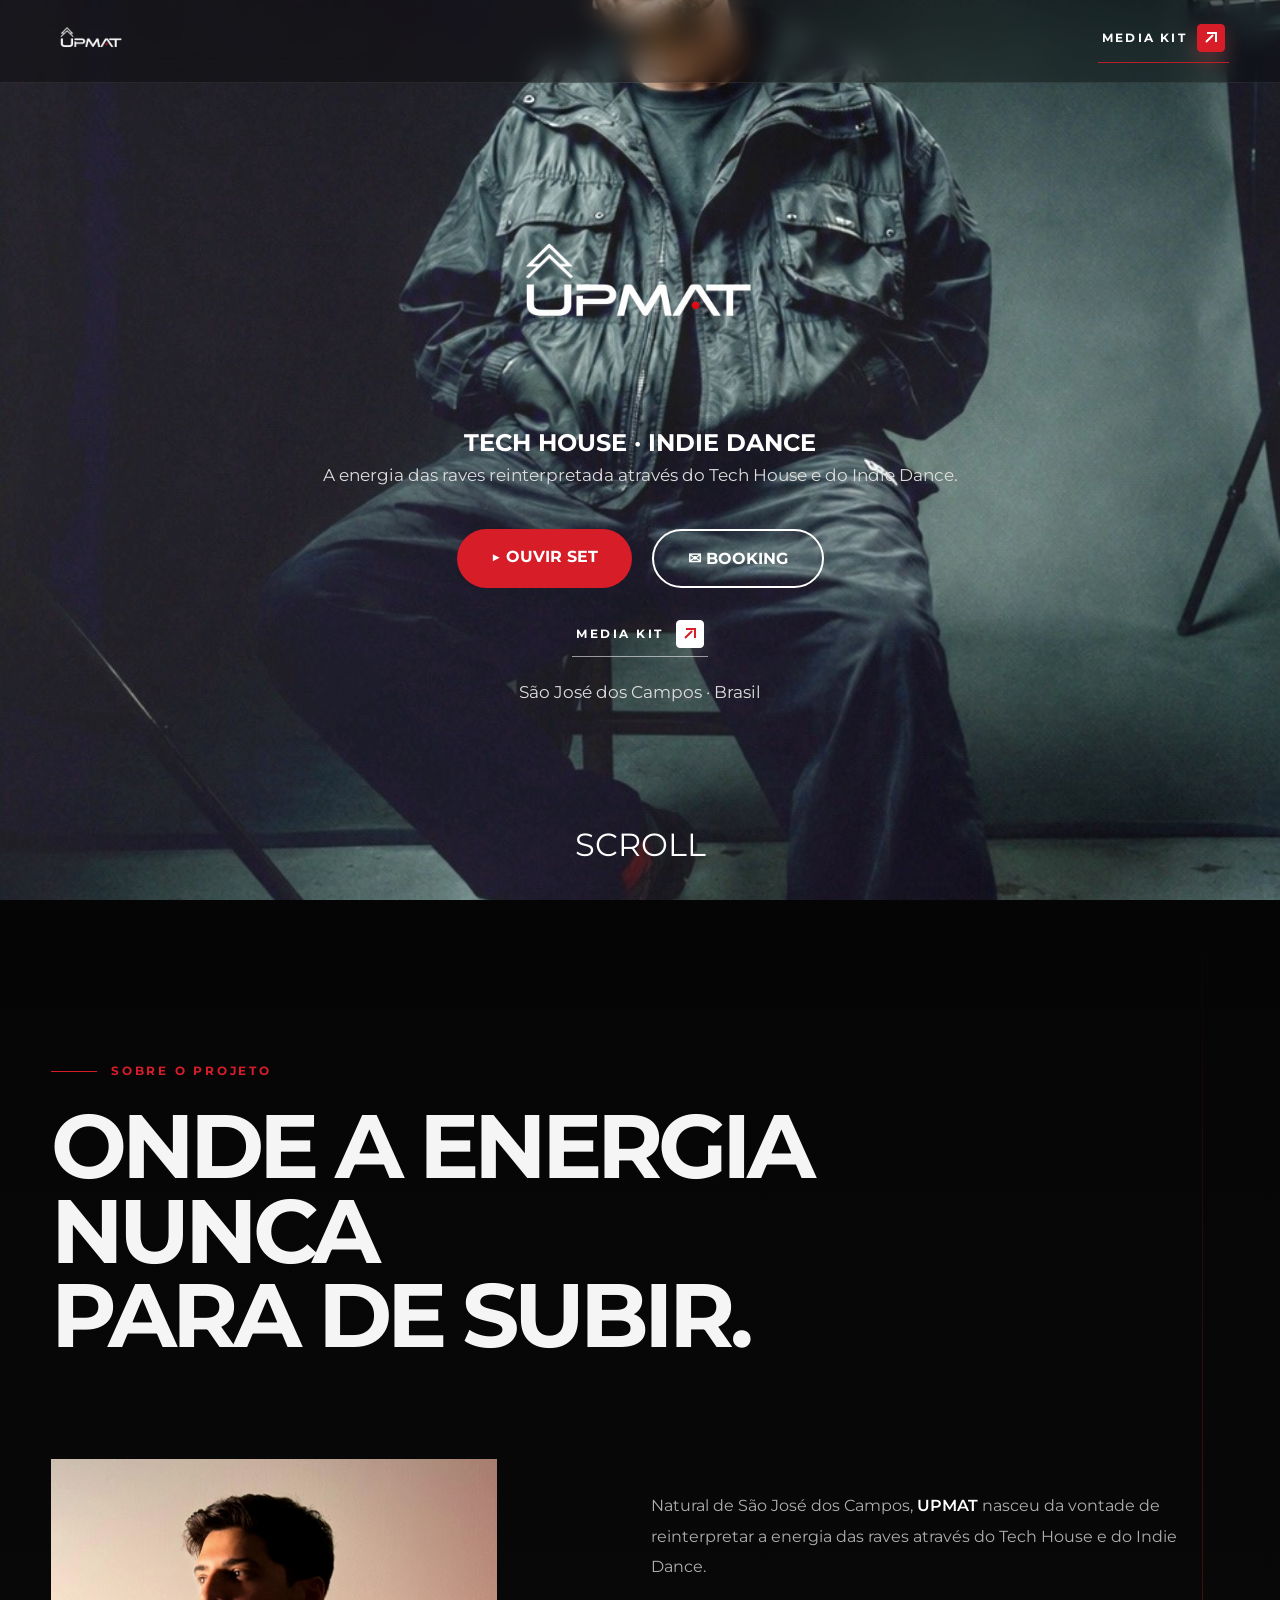
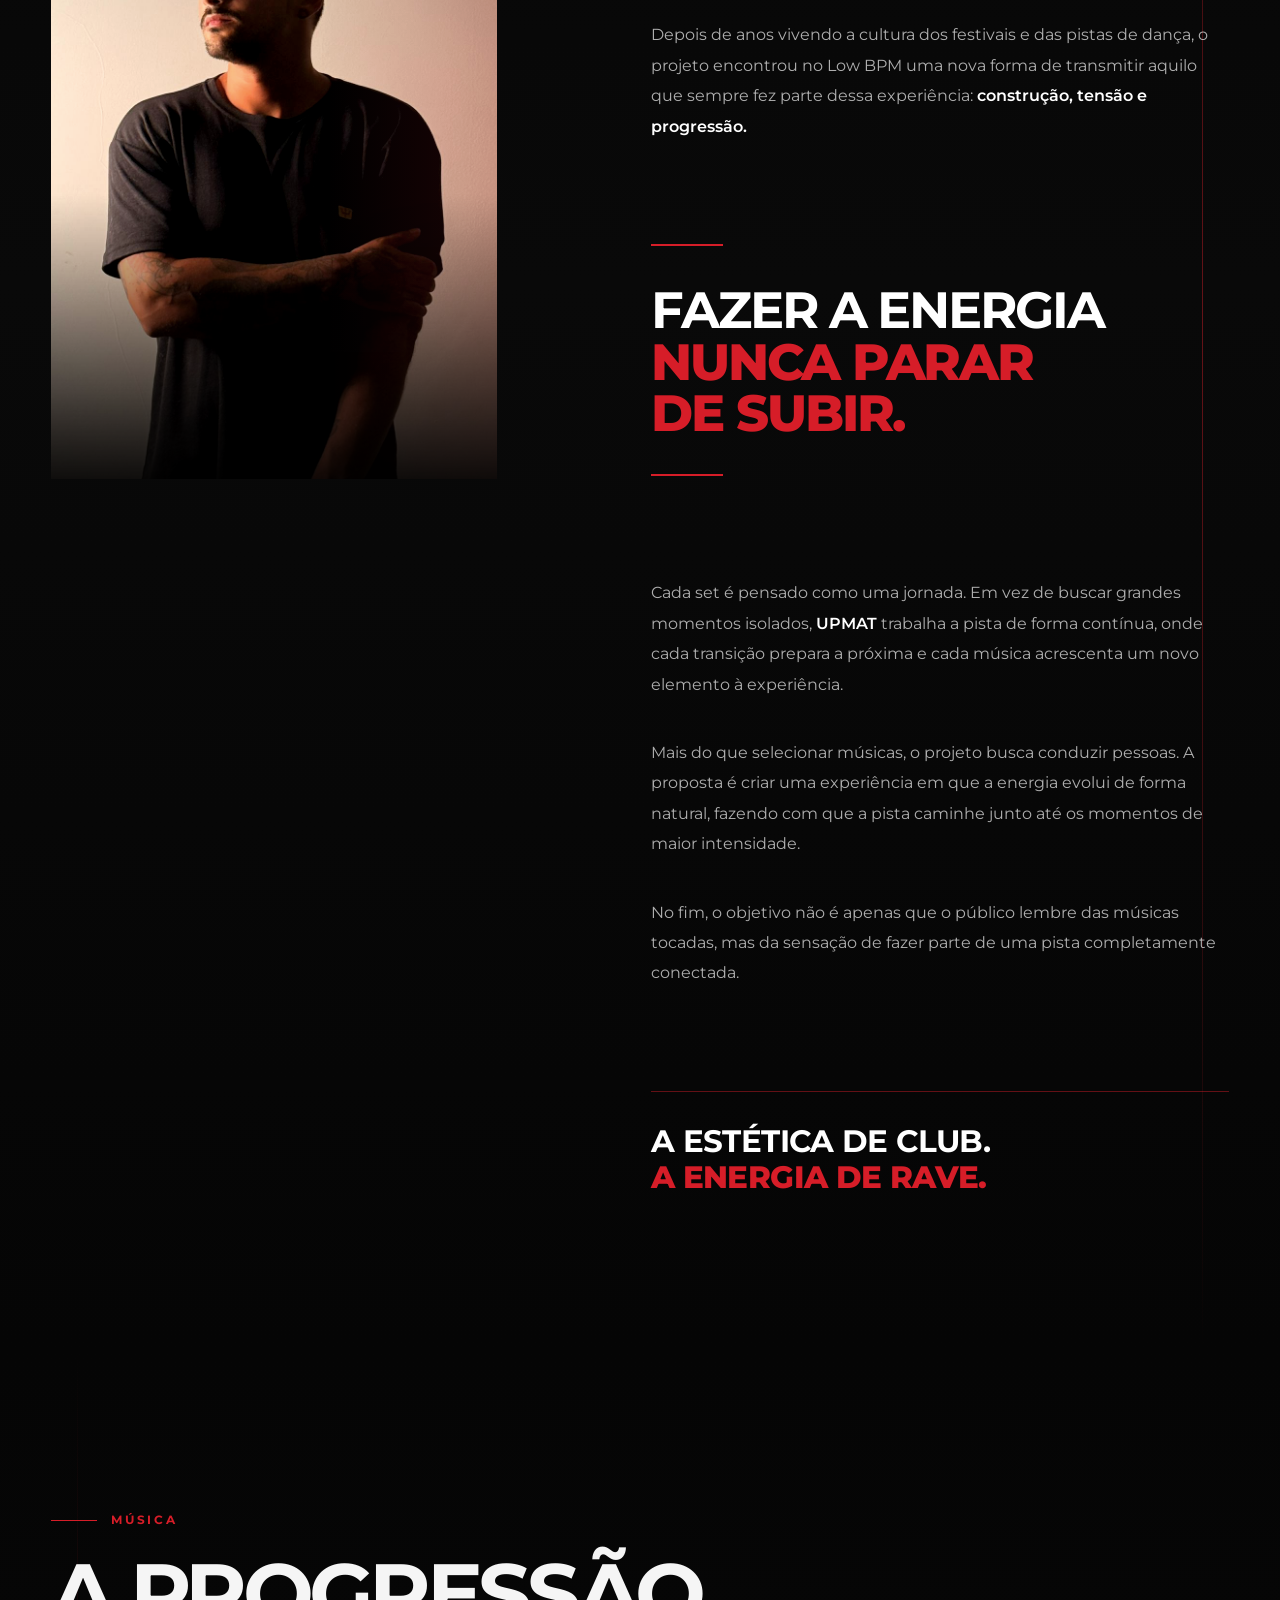
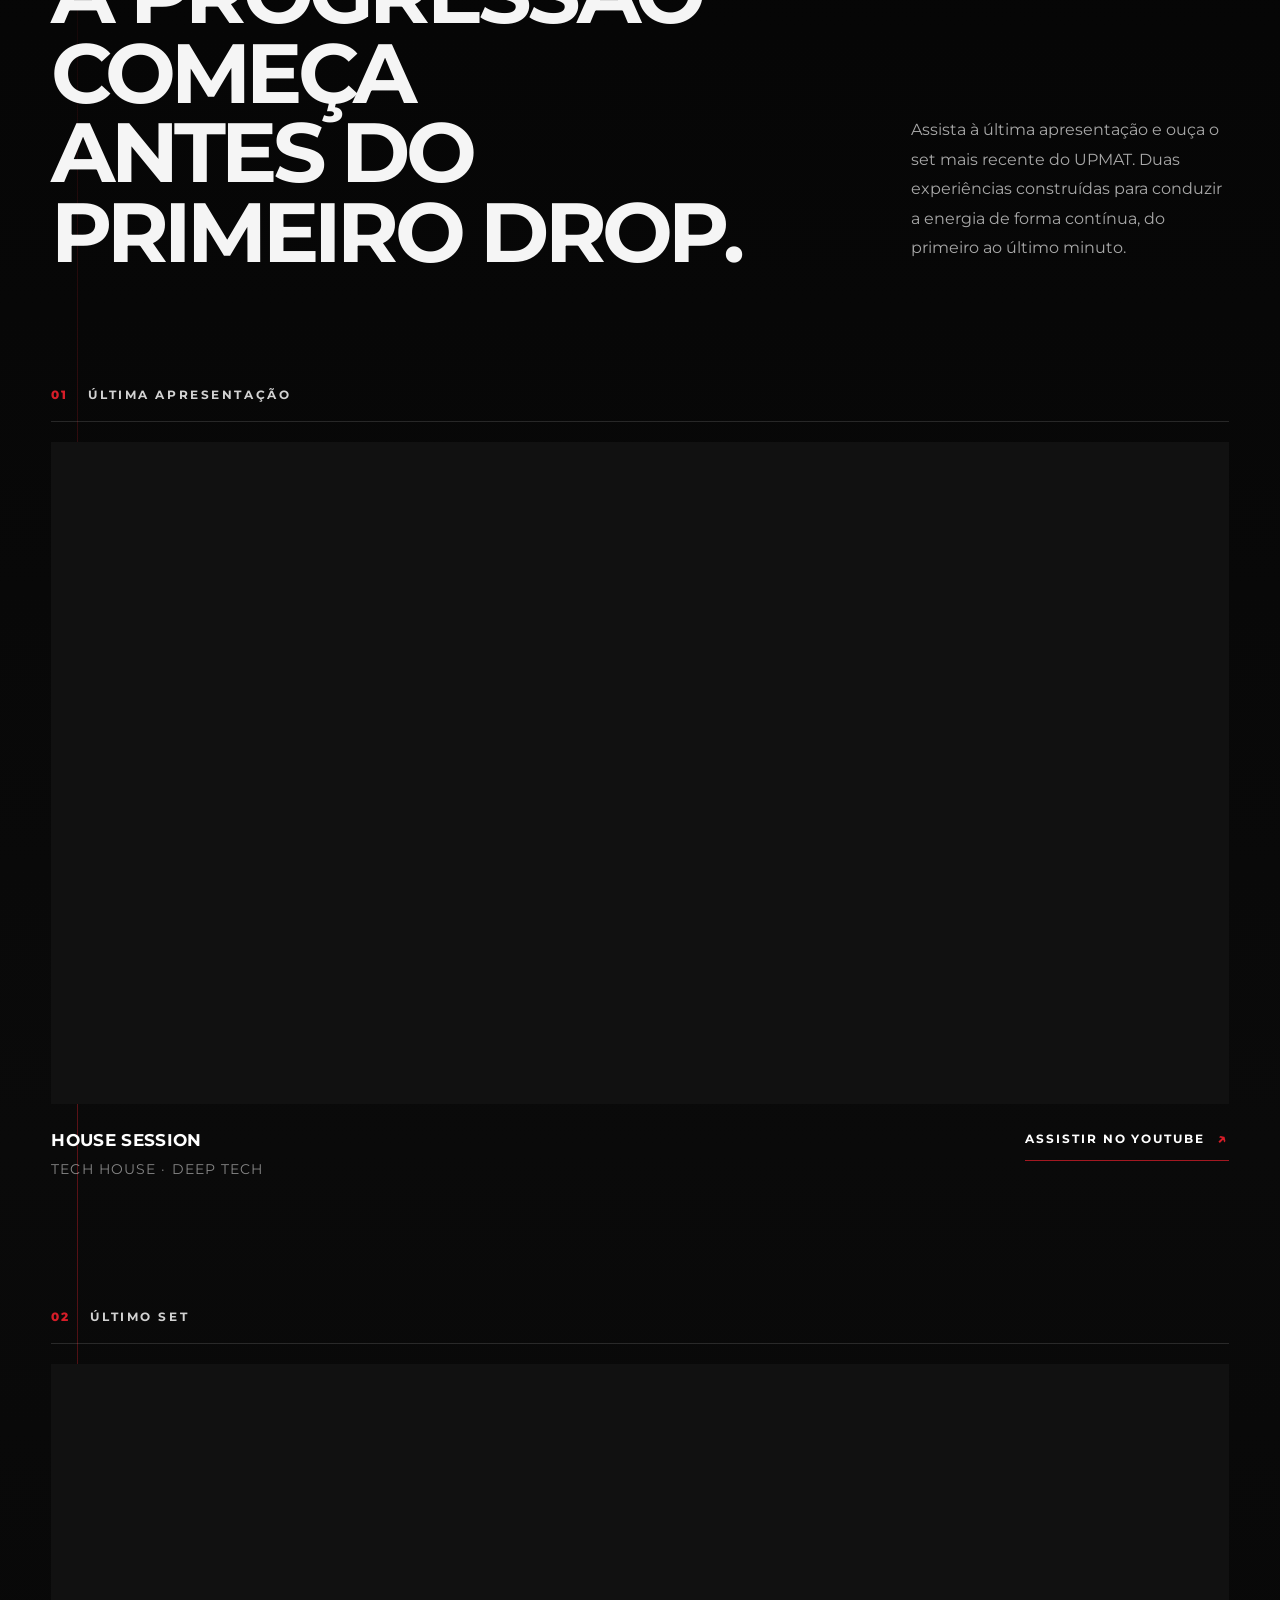
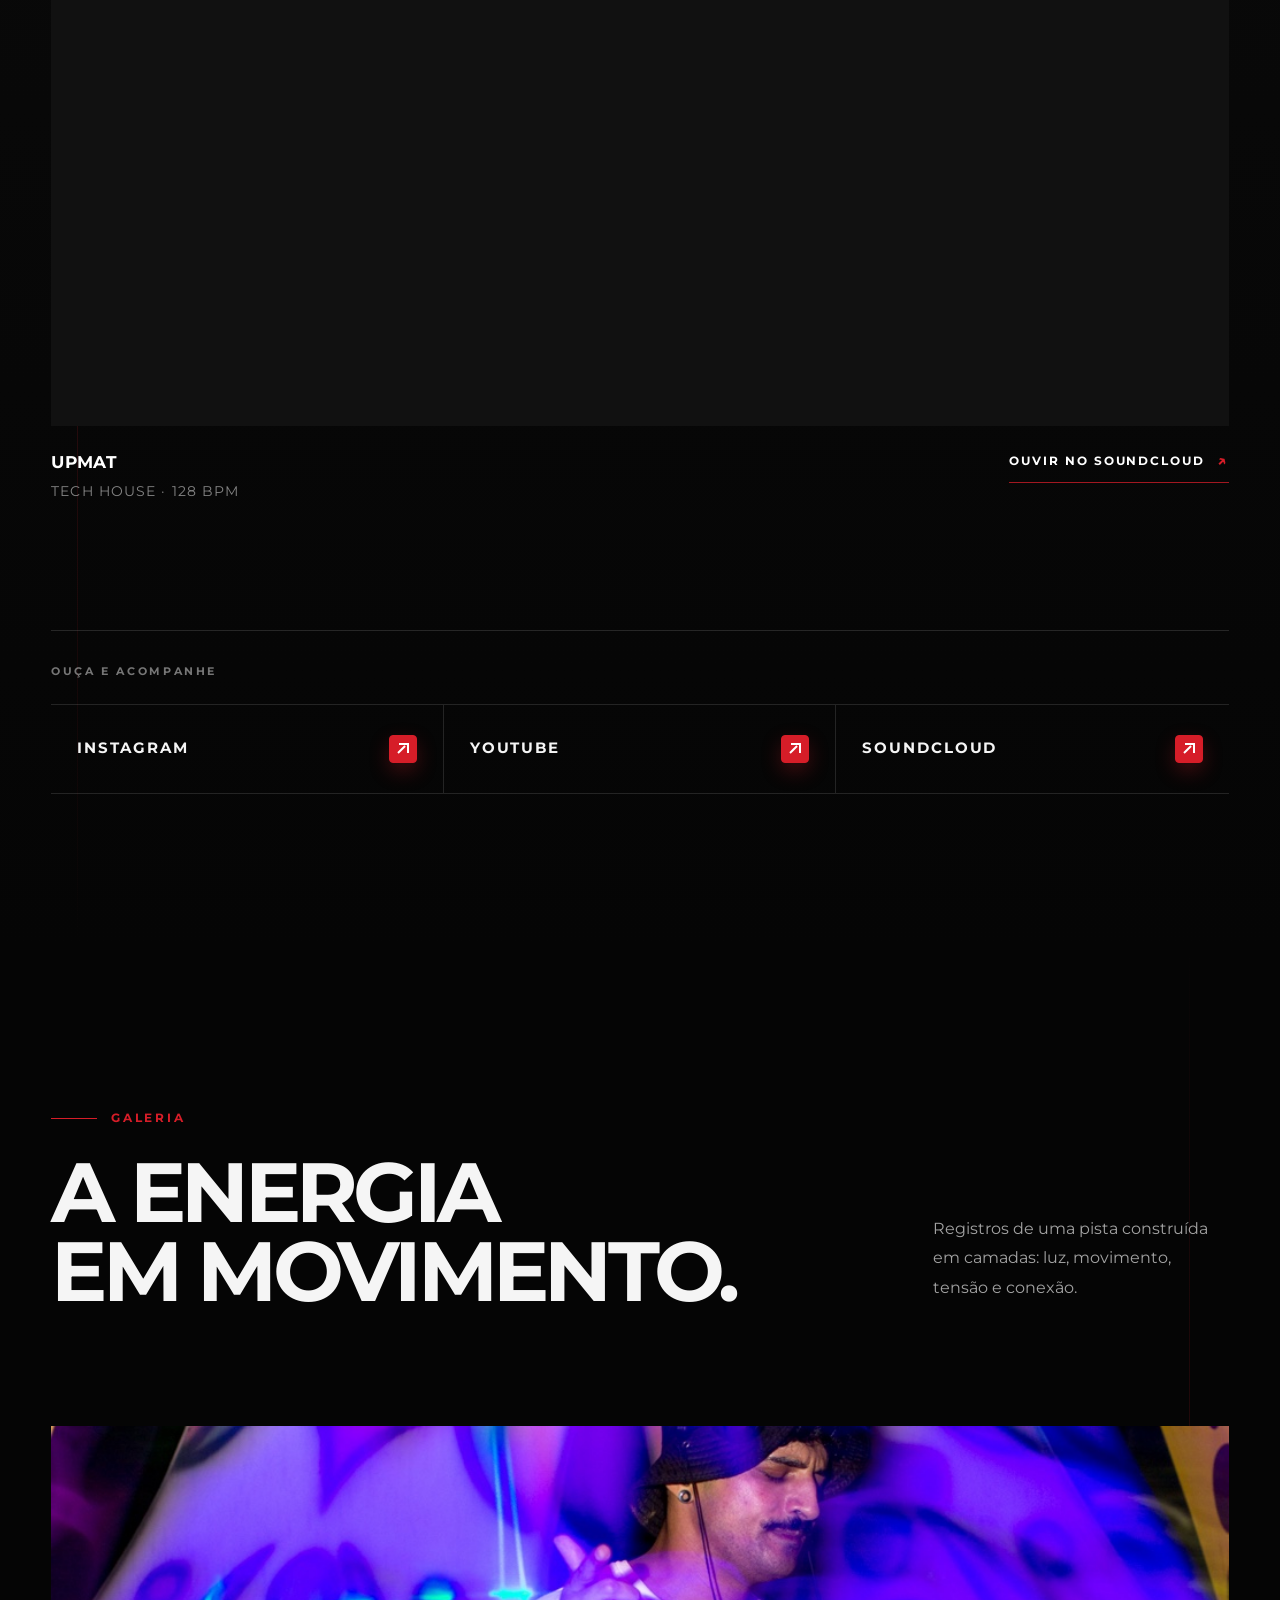
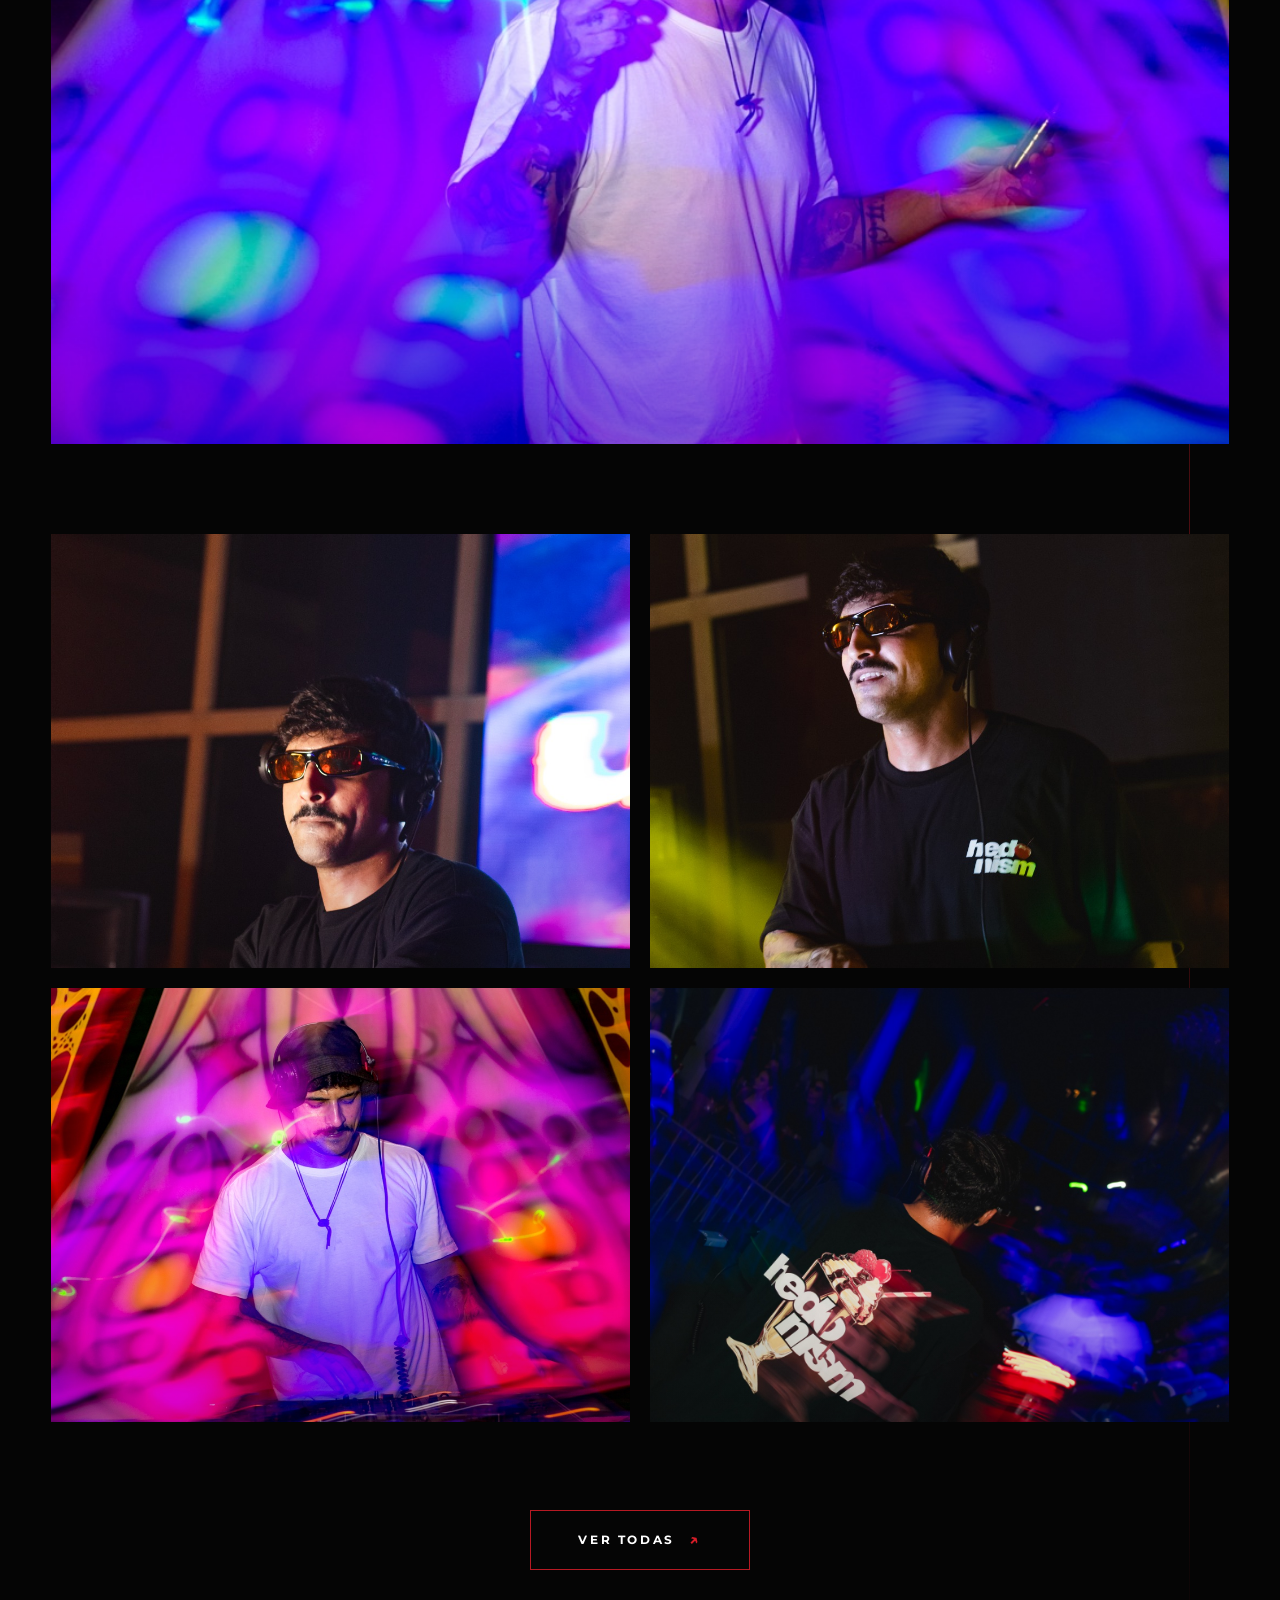
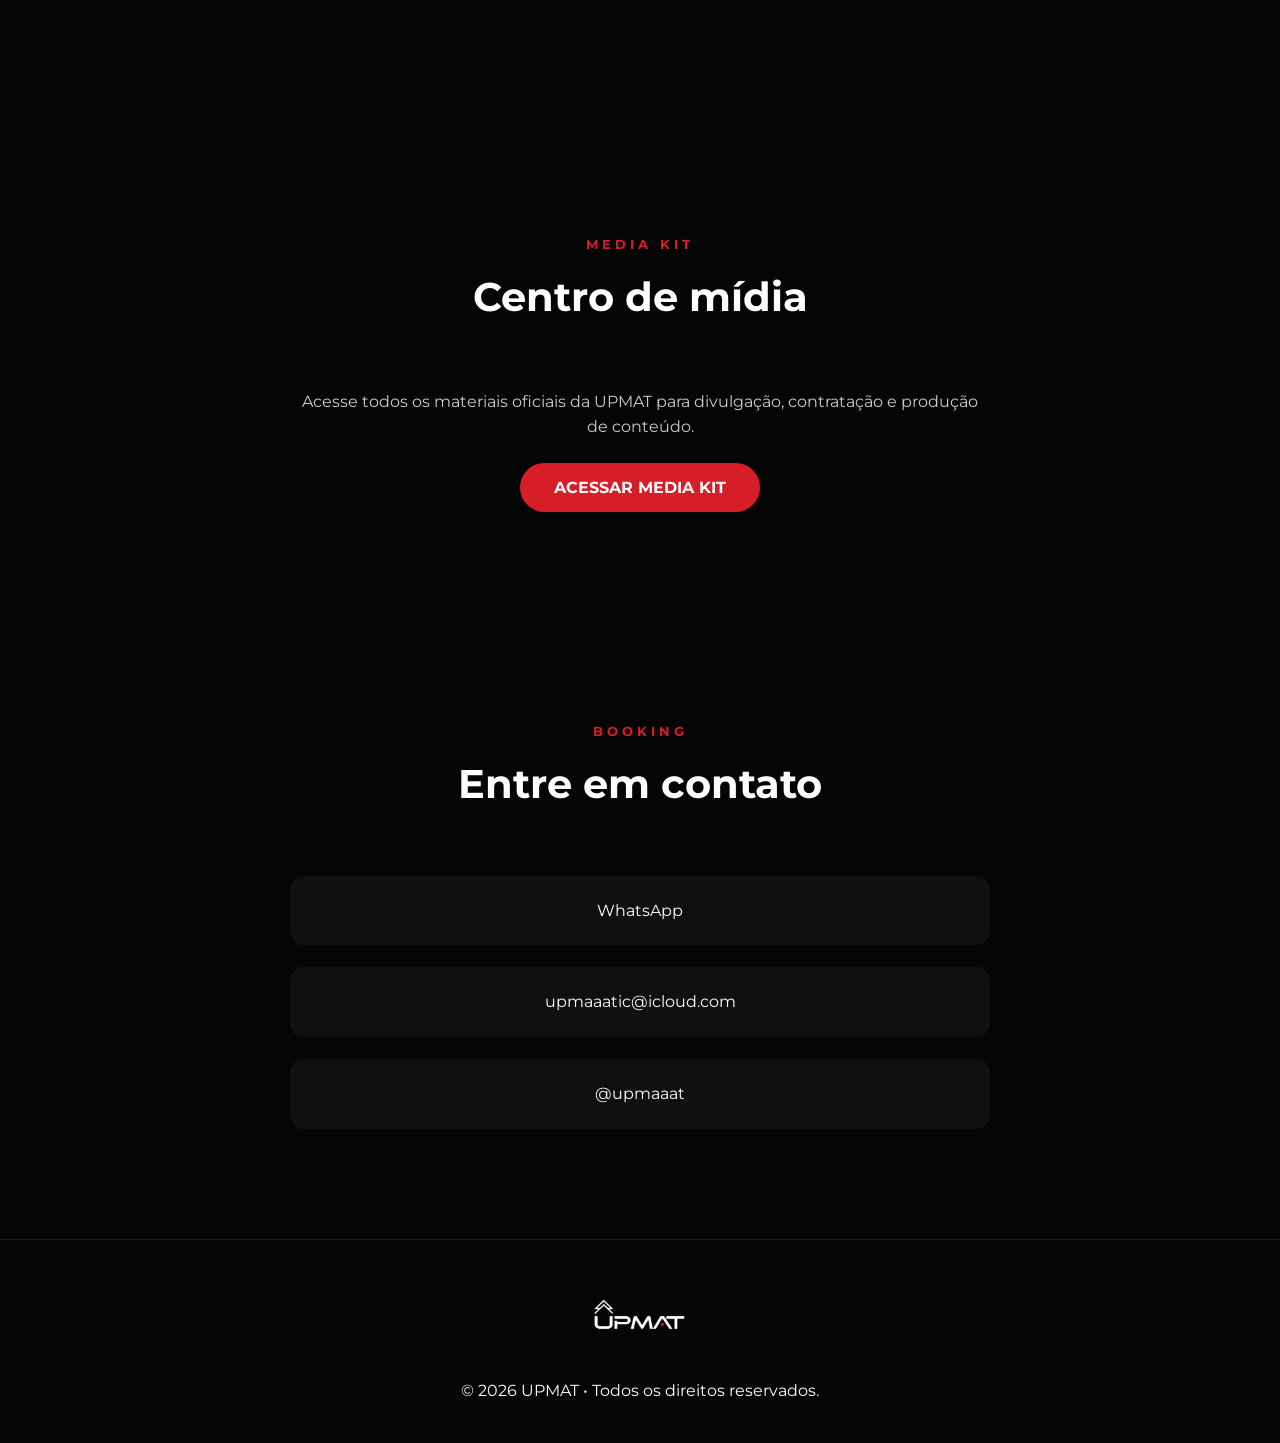
==== commit e48c9315: "Add files via upload" ====
--- a/index.html
+++ b/index.html
@@ -23,7 +23,7 @@
 </a>
 
 <a href="media-kit.html" class="header-media-kit" aria-label="Acessar o Media Kit da UPMAT">
-MEDIA KIT <span aria-hidden="true">↗</span>
+MEDIA KIT <span class="media-kit-square-icon" aria-hidden="true"></span>
 </a>
 </div>
 </header>
@@ -61,7 +61,7 @@
 
 <a href="media-kit.html" class="hero-media-kit" aria-label="Acessar o Media Kit da UPMAT">
 <span>MEDIA KIT</span>
-<i aria-hidden="true">↗</i>
+<i class="media-kit-square-icon" aria-hidden="true"></i>
 </a>
 
 <p class="hero-location">São José dos Campos · Brasil</p>
@@ -143,9 +143,9 @@
 <div class="music-platforms">
 <p>OUÇA E ACOMPANHE</p>
 <div class="music-platform-links">
-<a href="https://www.instagram.com/upmaaat" target="_blank" rel="noopener noreferrer"><span>INSTAGRAM</span><i aria-hidden="true">↗</i></a>
-<a href="https://youtube.com/@upmaaat" target="_blank" rel="noopener noreferrer"><span>YOUTUBE</span><i aria-hidden="true">↗</i></a>
-<a href="https://soundcloud.com/matheus-silva-459777880" target="_blank" rel="noopener noreferrer"><span>SOUNDCLOUD</span><i aria-hidden="true">↗</i></a>
+<a href="https://www.instagram.com/upmaaat" target="_blank" rel="noopener noreferrer"><span>INSTAGRAM</span><i class="media-kit-square-icon" aria-hidden="true"></i></a>
+<a href="https://youtube.com/@upmaaat" target="_blank" rel="noopener noreferrer"><span>YOUTUBE</span><i class="media-kit-square-icon" aria-hidden="true"></i></a>
+<a href="https://soundcloud.com/matheus-silva-459777880" target="_blank" rel="noopener noreferrer"><span>SOUNDCLOUD</span><i class="media-kit-square-icon" aria-hidden="true"></i></a>
 </div>
 </div>
 </div>
--- a/home-shortcut.css
+++ b/home-shortcut.css
@@ -95,3 +95,83 @@
         font-size:.95rem;
     }
 }
+
+
+/* Ícones quadrados do Media Kit — sem emoji do sistema */
+.media-kit-square-icon{
+    width:28px;
+    height:28px;
+    flex:0 0 28px;
+    display:inline-block;
+    position:relative;
+    border:1px solid #d61d28;
+    border-radius:4px;
+    background:#d61d28;
+    box-shadow:0 8px 20px rgba(214,29,40,.28);
+}
+
+.media-kit-square-icon::before{
+    content:"";
+    position:absolute;
+    width:8px;
+    height:8px;
+    top:7px;
+    right:7px;
+    border-top:2px solid #fff;
+    border-right:2px solid #fff;
+}
+
+.media-kit-square-icon::after{
+    content:"";
+    position:absolute;
+    width:10px;
+    height:2px;
+    left:8px;
+    bottom:8px;
+    background:#fff;
+    transform:rotate(-45deg);
+    transform-origin:left center;
+}
+
+/* Versão inferior com contraste invertido */
+.hero-media-kit .media-kit-square-icon{
+    border-color:#fff;
+    background:#fff;
+    box-shadow:0 8px 20px rgba(255,255,255,.16);
+}
+
+.hero-media-kit .media-kit-square-icon::before{
+    border-color:#d61d28;
+}
+
+.hero-media-kit .media-kit-square-icon::after{
+    background:#d61d28;
+}
+
+.header-media-kit:hover .media-kit-square-icon,
+.hero-media-kit:hover .media-kit-square-icon{
+    transform:translate(2px,-2px);
+}
+
+.header-media-kit .media-kit-square-icon,
+.hero-media-kit .media-kit-square-icon{
+    transition:transform .22s ease,background .22s ease,border-color .22s ease;
+}
+
+@media(max-width:600px){
+    .media-kit-square-icon{
+        width:26px;
+        height:26px;
+        flex-basis:26px;
+    }
+
+    .media-kit-square-icon::before{
+        top:6px;
+        right:6px;
+    }
+
+    .media-kit-square-icon::after{
+        left:7px;
+        bottom:7px;
+    }
+}
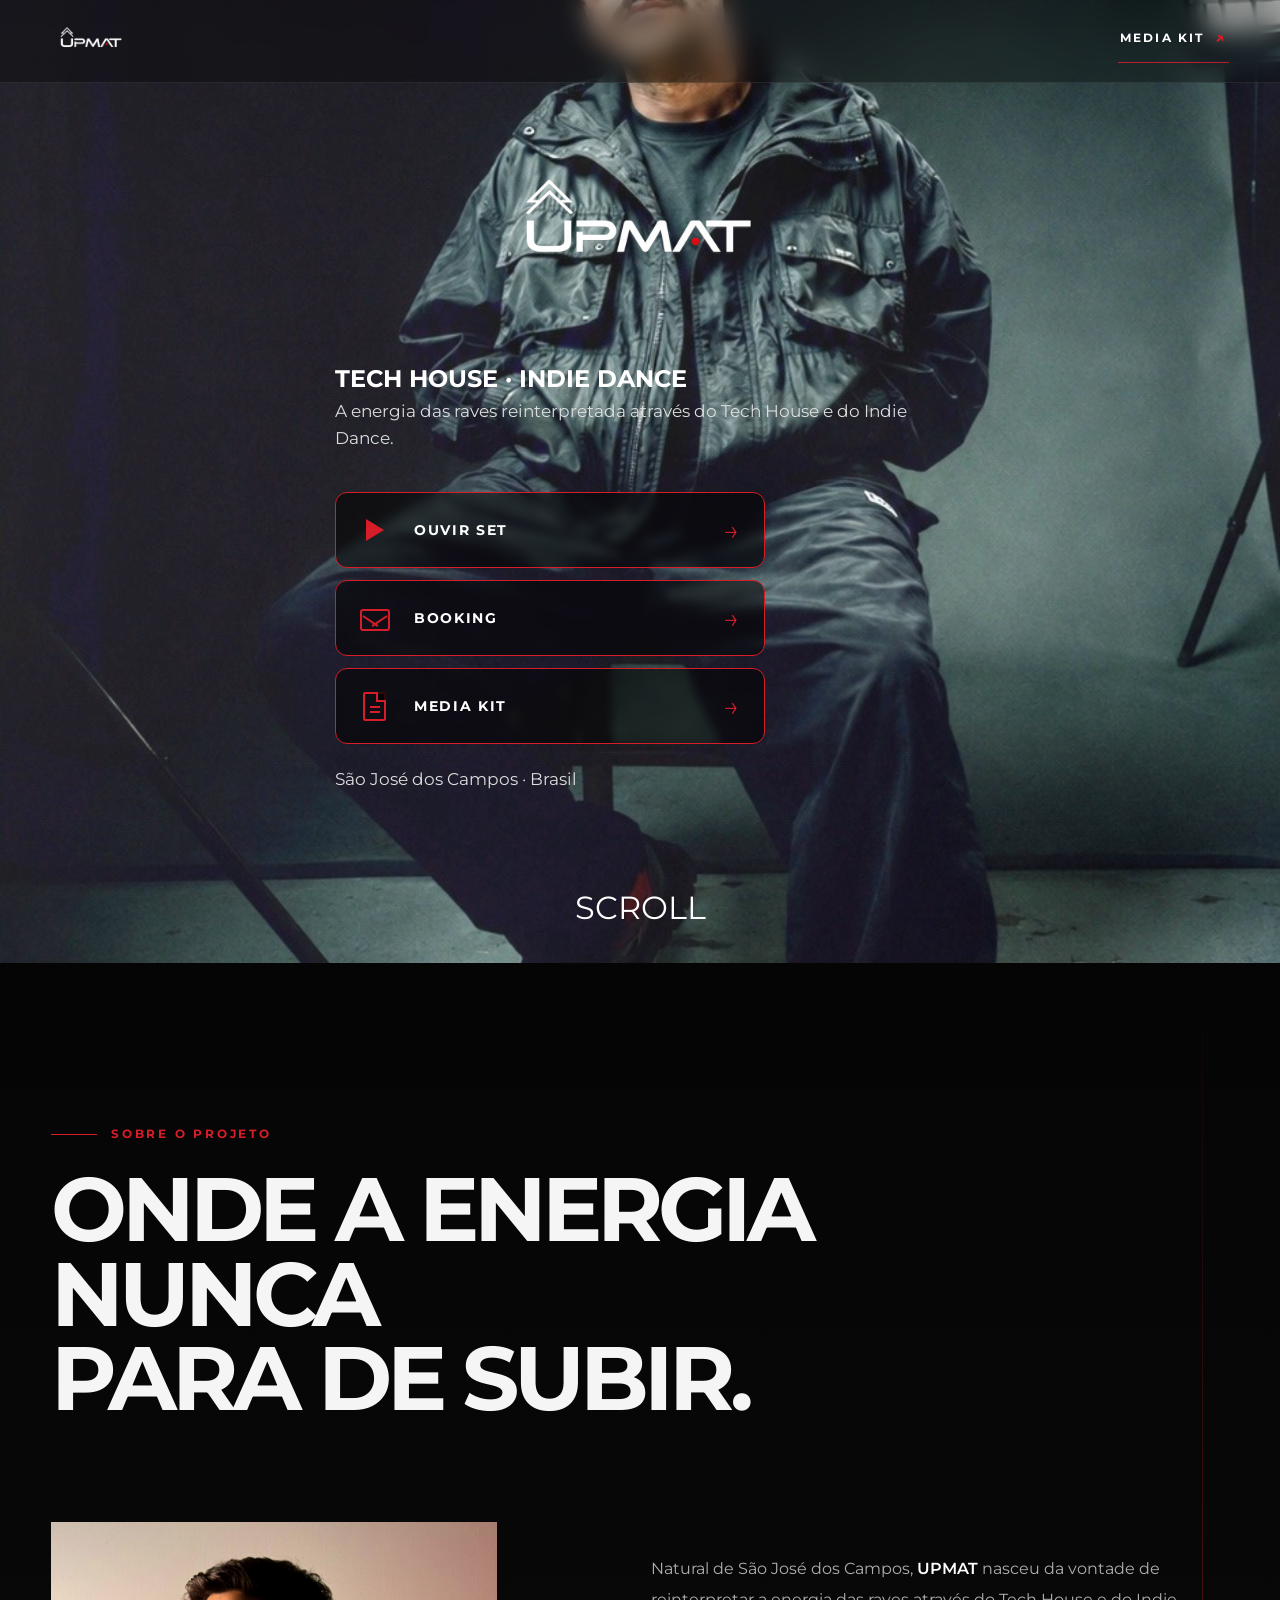
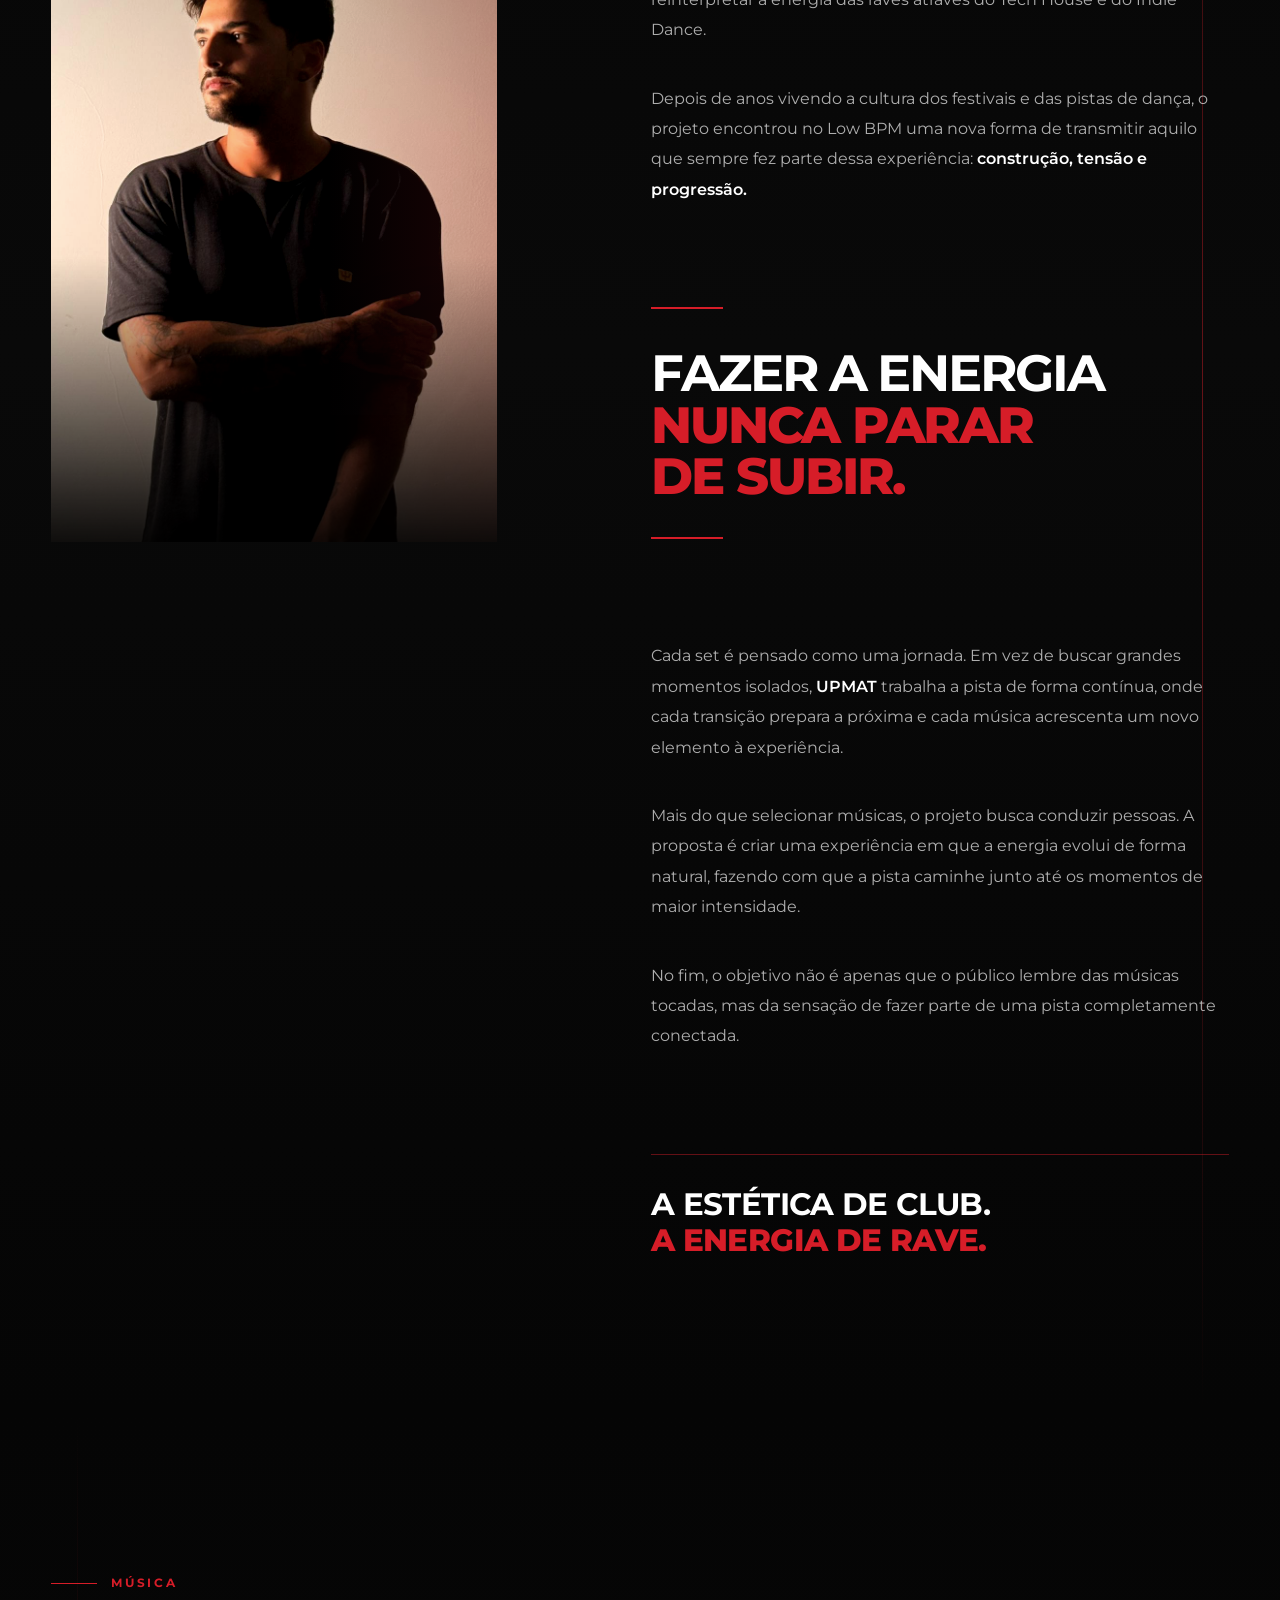
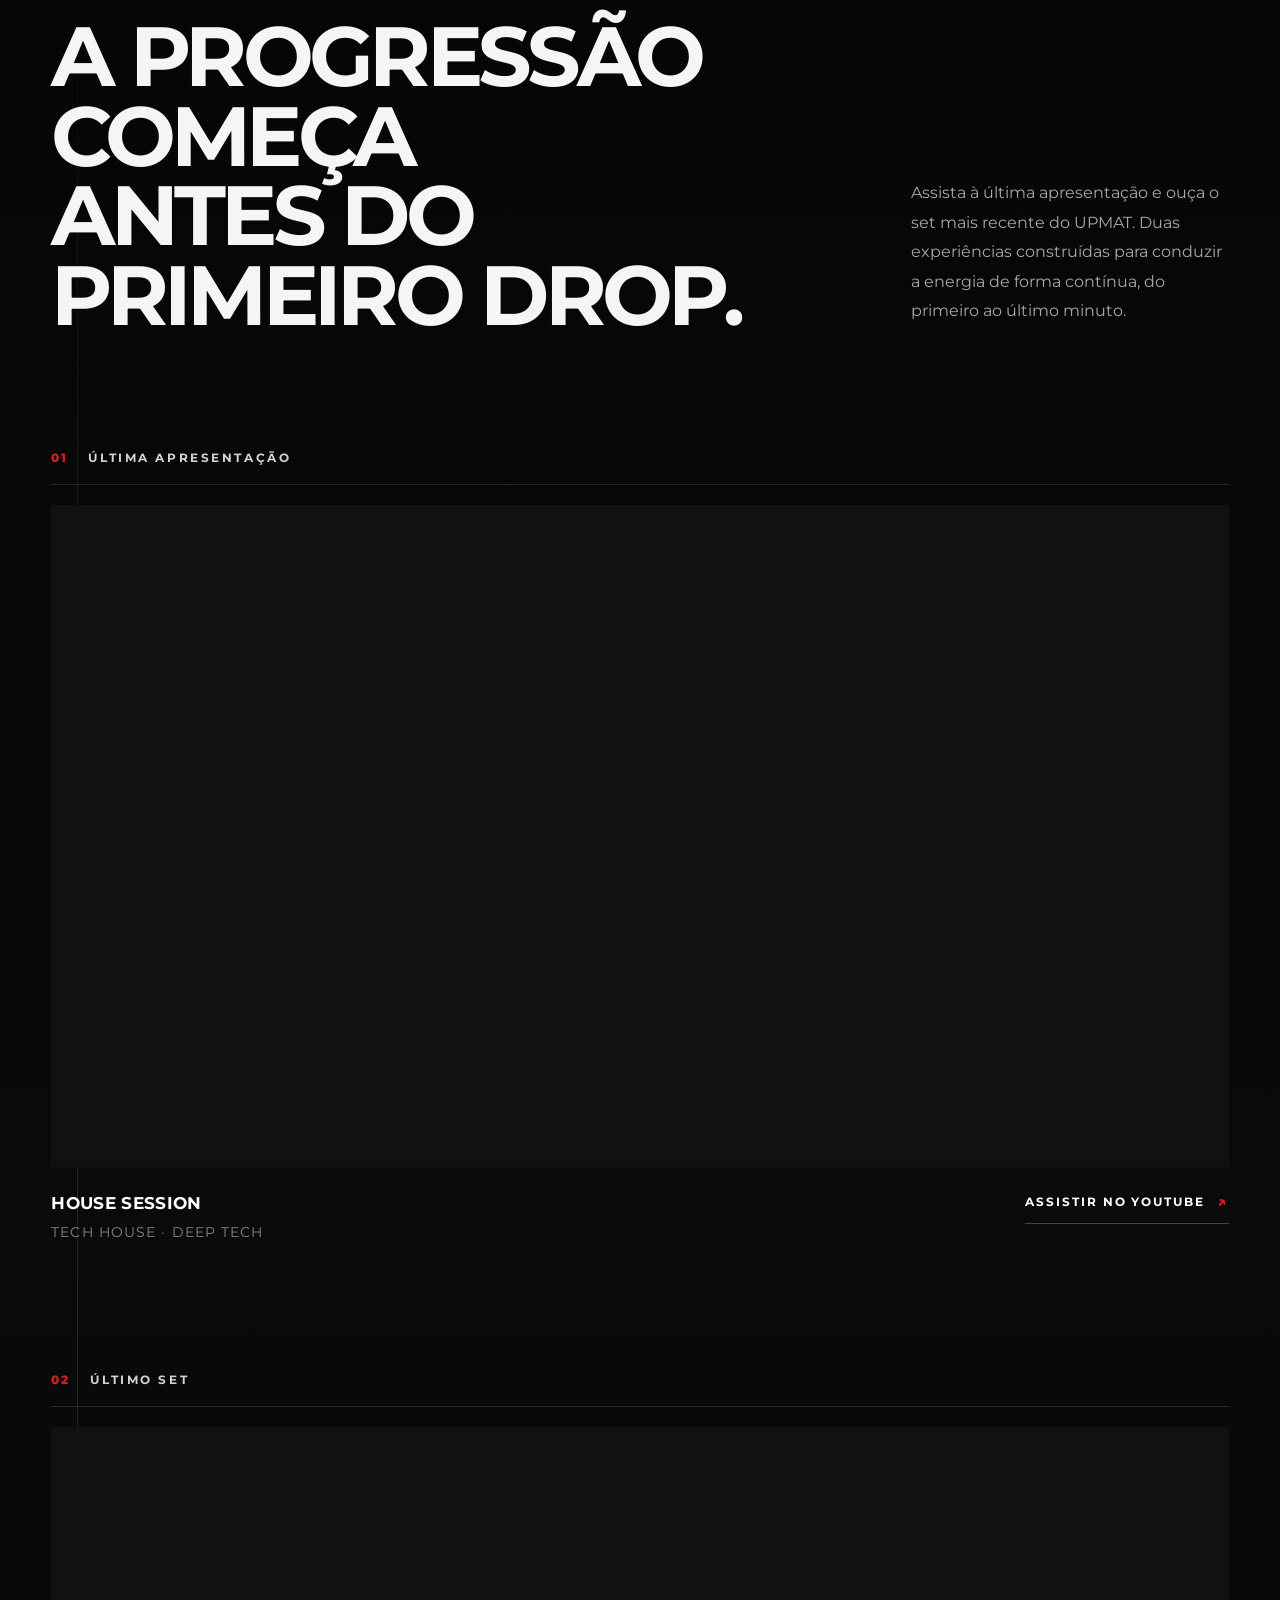
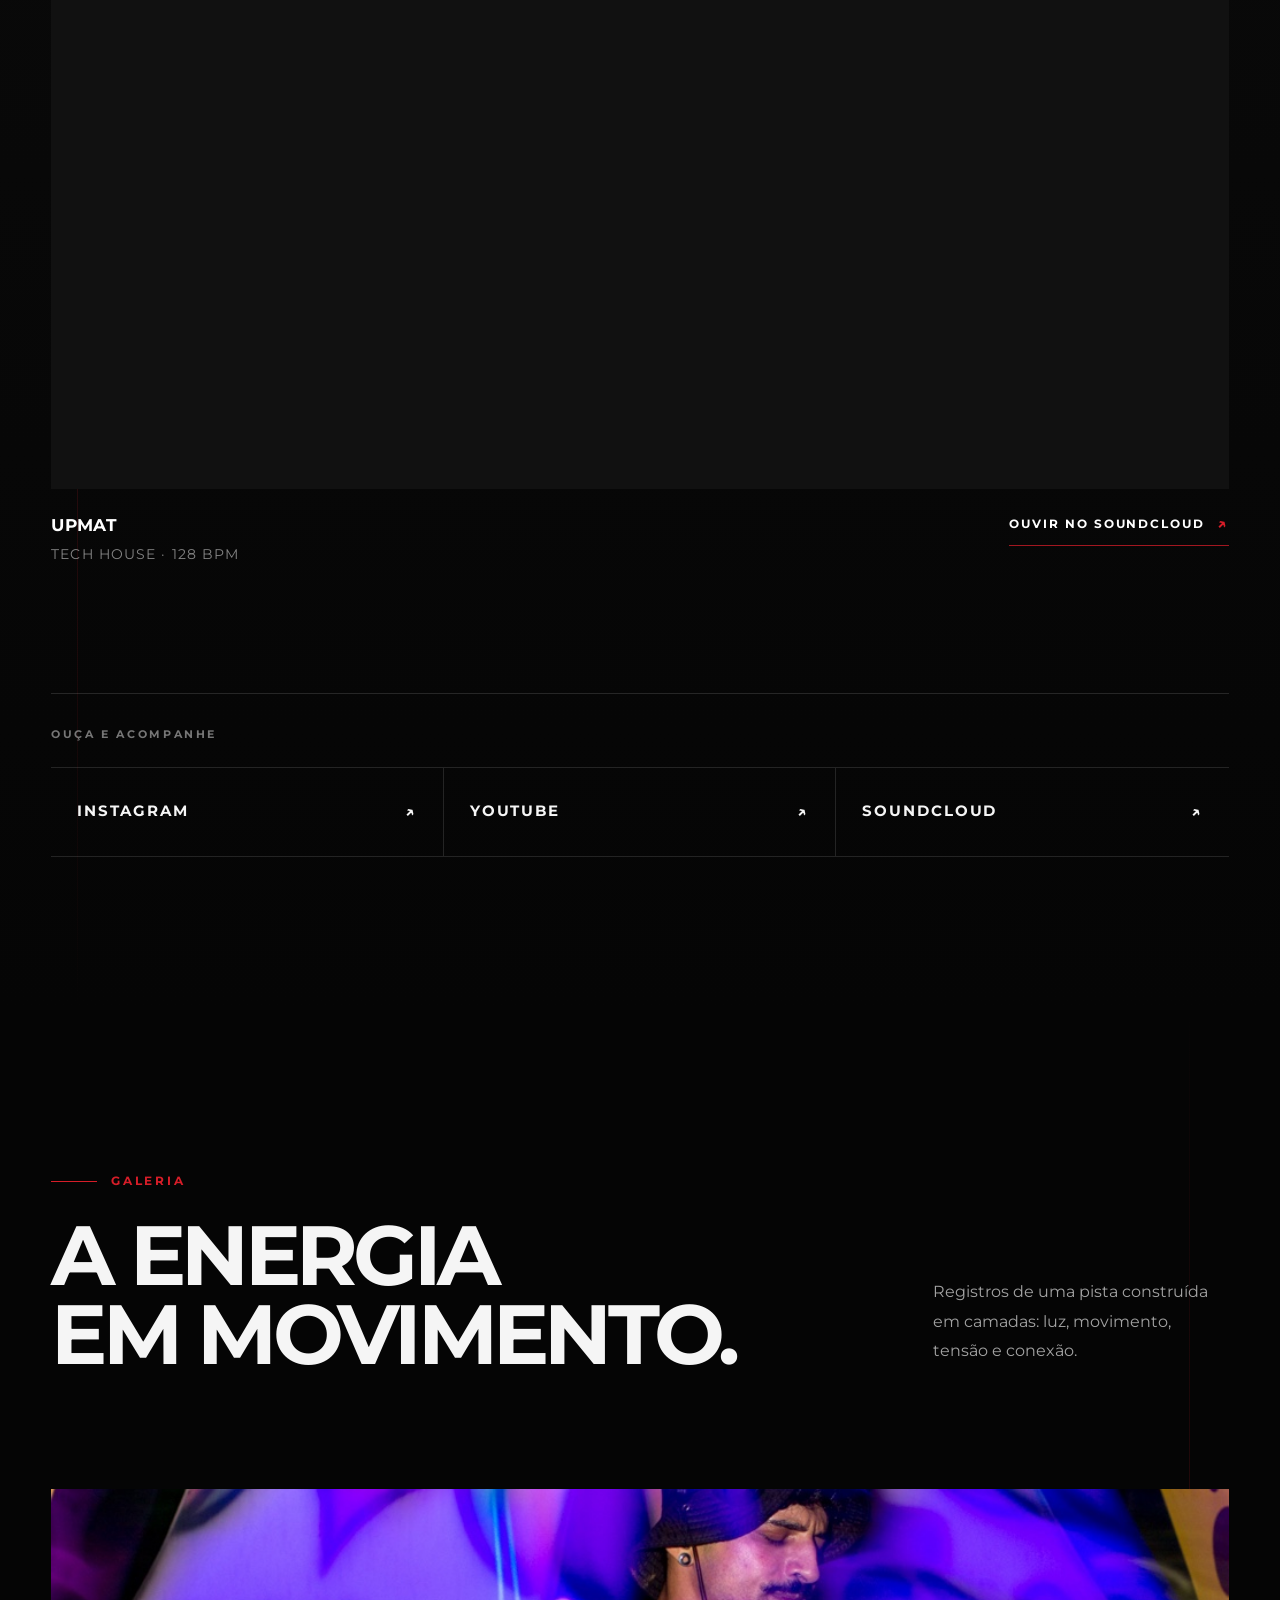
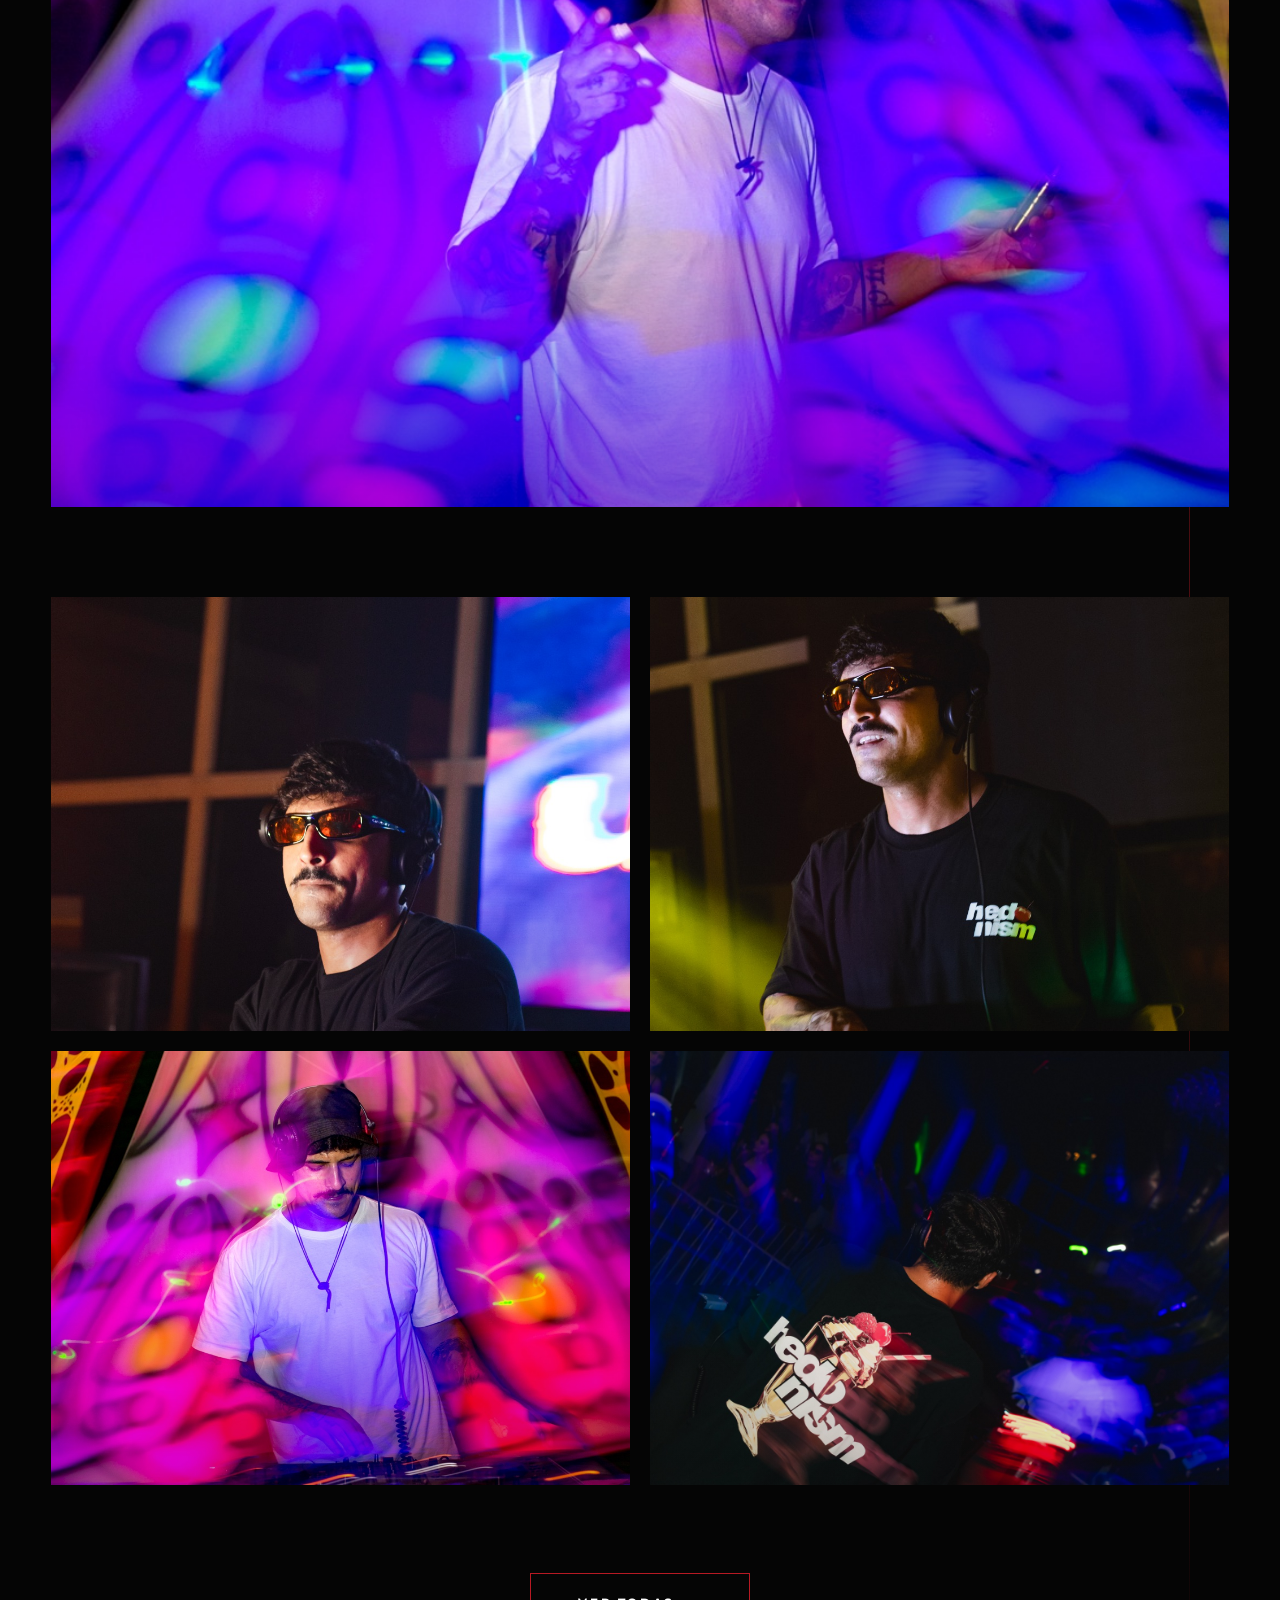
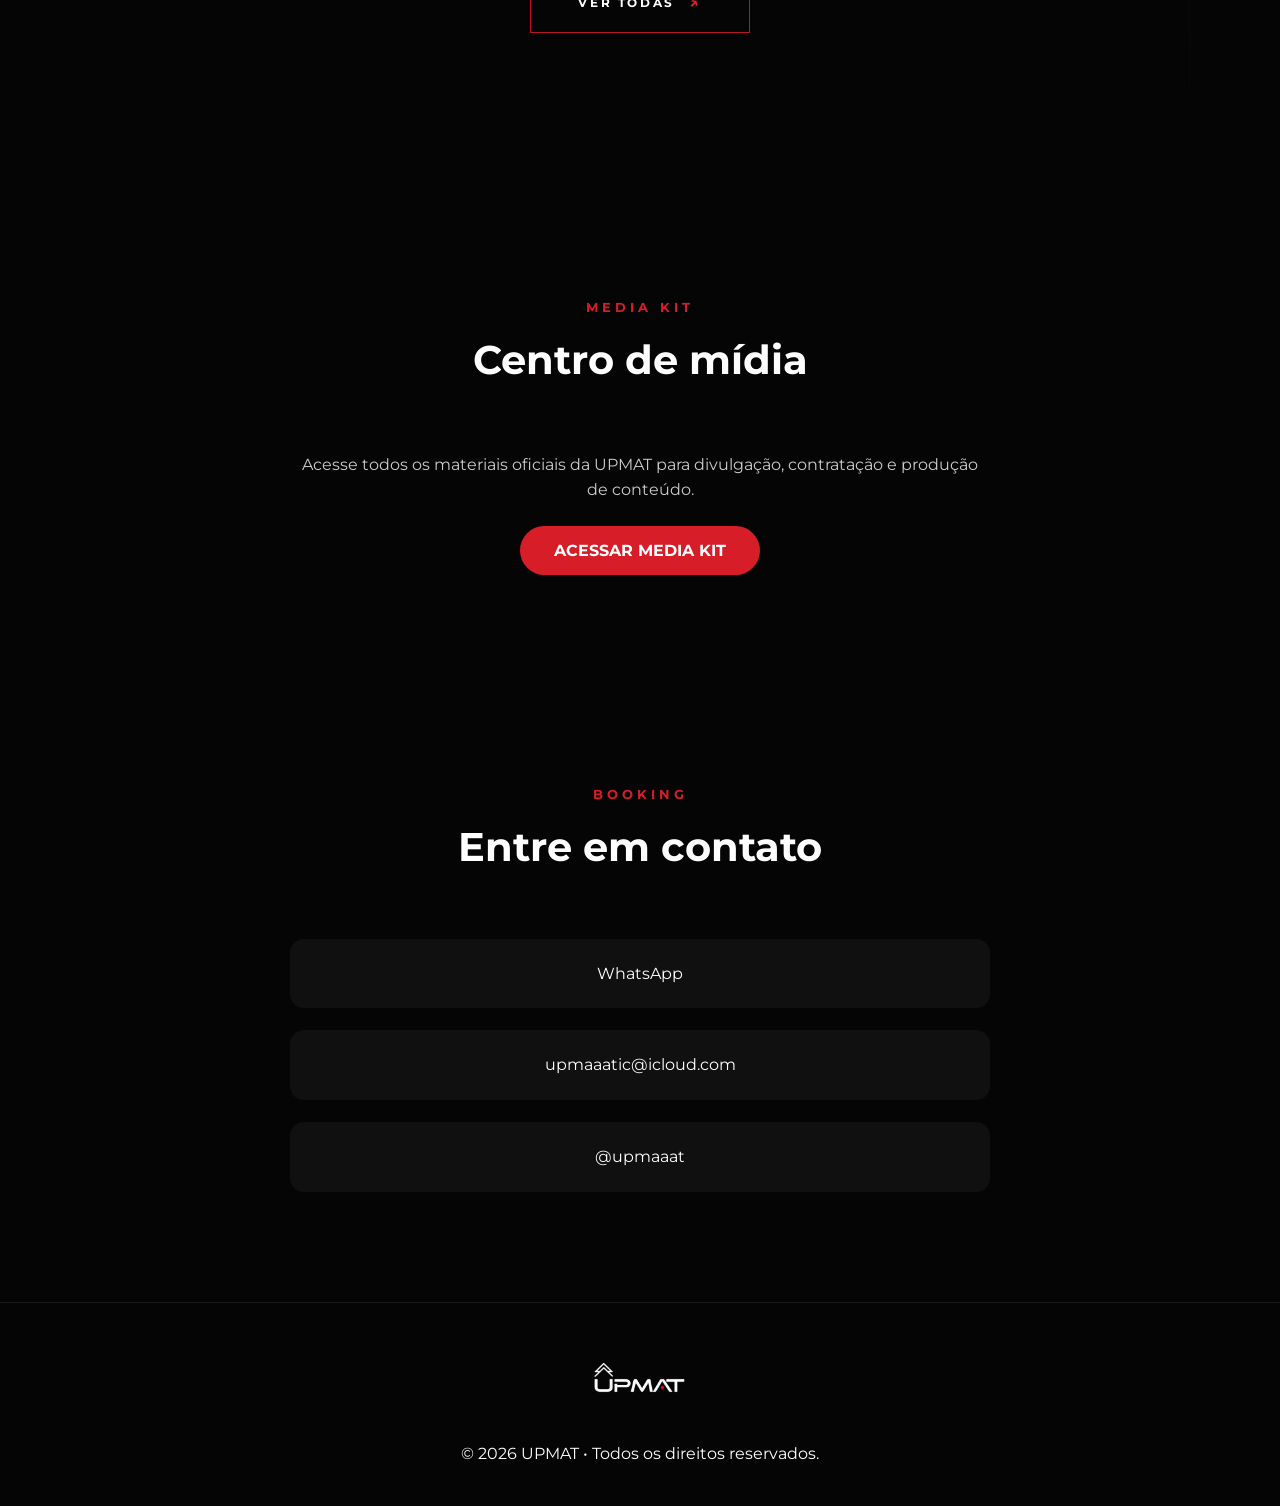
==== commit 51368e78: "Add files via upload" ====
--- a/index.html
+++ b/index.html
@@ -11,7 +11,7 @@
 <link rel="preconnect" href="https://fonts.gstatic.com" crossorigin>
 <link href="https://fonts.googleapis.com/css2?family=Montserrat:wght@300;400;500;600;700;800&display=swap" rel="stylesheet">
 <link rel="stylesheet" href="style.css">
-<link rel="stylesheet" href="home-shortcut.css?v=1">
+<link rel="stylesheet" href="home-shortcut.css?v=3">
 <link rel="icon" href="images/favicon.png">
 </head>
 <body>
@@ -23,7 +23,7 @@
 </a>
 
 <a href="media-kit.html" class="header-media-kit" aria-label="Acessar o Media Kit da UPMAT">
-MEDIA KIT <span class="media-kit-square-icon" aria-hidden="true"></span>
+MEDIA KIT <span aria-hidden="true">↗</span>
 </a>
 </div>
 </header>
@@ -41,28 +41,33 @@
 A energia das raves reinterpretada através do Tech House e do Indie Dance.
 </p>
 
-<div class="hero-buttons">
+<div class="hero-action-cards" aria-label="Ações principais">
 <a href="https://youtube.com/@upmaaat"
 target="_blank"
 rel="noopener noreferrer"
-class="btn hero-btn-primary"
+class="hero-action-card"
 aria-label="Ouvir os sets do UPMAT no YouTube">
-<span aria-hidden="true">▶</span>
-OUVIR SET
+<span class="hero-card-icon hero-card-icon-play" aria-hidden="true"></span>
+<strong>OUVIR SET</strong>
+<span class="hero-card-arrow" aria-hidden="true">→</span>
 </a>
 
 <a href="#contact"
-class="btn-outline hero-btn-secondary"
+class="hero-action-card"
 aria-label="Ir para a área de booking">
-<span aria-hidden="true">✉</span>
-BOOKING
-</a>
-</div>
-
-<a href="media-kit.html" class="hero-media-kit" aria-label="Acessar o Media Kit da UPMAT">
-<span>MEDIA KIT</span>
-<i class="media-kit-square-icon" aria-hidden="true"></i>
-</a>
+<span class="hero-card-icon hero-card-icon-mail" aria-hidden="true"></span>
+<strong>BOOKING</strong>
+<span class="hero-card-arrow" aria-hidden="true">→</span>
+</a>
+
+<a href="media-kit.html"
+class="hero-action-card"
+aria-label="Acessar o Media Kit da UPMAT">
+<span class="hero-card-icon hero-card-icon-file" aria-hidden="true"></span>
+<strong>MEDIA KIT</strong>
+<span class="hero-card-arrow" aria-hidden="true">→</span>
+</a>
+</div>
 
 <p class="hero-location">São José dos Campos · Brasil</p>
 </div>
@@ -143,9 +148,9 @@
 <div class="music-platforms">
 <p>OUÇA E ACOMPANHE</p>
 <div class="music-platform-links">
-<a href="https://www.instagram.com/upmaaat" target="_blank" rel="noopener noreferrer"><span>INSTAGRAM</span><i class="media-kit-square-icon" aria-hidden="true"></i></a>
-<a href="https://youtube.com/@upmaaat" target="_blank" rel="noopener noreferrer"><span>YOUTUBE</span><i class="media-kit-square-icon" aria-hidden="true"></i></a>
-<a href="https://soundcloud.com/matheus-silva-459777880" target="_blank" rel="noopener noreferrer"><span>SOUNDCLOUD</span><i class="media-kit-square-icon" aria-hidden="true"></i></a>
+<a href="https://www.instagram.com/upmaaat" target="_blank" rel="noopener noreferrer"><span>INSTAGRAM</span><i aria-hidden="true">↗</i></a>
+<a href="https://youtube.com/@upmaaat" target="_blank" rel="noopener noreferrer"><span>YOUTUBE</span><i aria-hidden="true">↗</i></a>
+<a href="https://soundcloud.com/matheus-silva-459777880" target="_blank" rel="noopener noreferrer"><span>SOUNDCLOUD</span><i aria-hidden="true">↗</i></a>
 </div>
 </div>
 </div>
--- a/home-shortcut.css
+++ b/home-shortcut.css
@@ -1,10 +1,14 @@
-/* Atalho do Media Kit no topo */
+/* ==================================================
+UPMAT — HERO COM CARDS À ESQUERDA
+================================================== */
+
+/* Atalho limpo no topo */
 .header-media-kit{
     display:inline-flex;
     align-items:center;
     gap:10px;
     min-height:44px;
-    padding:0 4px 6px;
+    padding:0 2px 6px;
     border-bottom:1px solid rgba(214,29,40,.85);
     color:#fff;
     font-size:.76rem;
@@ -23,42 +27,163 @@
     transform:translateY(-2px);
 }
 
-/* Atalho discreto abaixo dos botões */
-.hero-media-kit{
-    display:inline-flex;
+/* Remove o menu antigo */
+.menu-mobile{
+    display:none !important;
+}
+
+/* Grupo dos três cards */
+.hero-action-cards{
+    width:min(100%,430px);
+    display:flex;
+    flex-direction:column;
+    gap:12px;
+    margin:28px 0 22px;
+    align-self:flex-start;
+}
+
+/* Card principal */
+.hero-action-card{
+    width:100%;
+    min-height:76px;
+    padding:0 24px;
+    display:grid;
+    grid-template-columns:36px 1fr 28px;
     align-items:center;
-    gap:12px;
-    margin:24px auto 18px;
-    padding:8px 4px;
-    border-bottom:1px solid rgba(255,255,255,.55);
+    gap:18px;
+    border:1px solid #d61d28;
+    border-radius:12px;
+    background:rgba(0,0,0,.54);
     color:#fff;
-    font-size:.72rem;
+    backdrop-filter:blur(5px);
+    -webkit-backdrop-filter:blur(5px);
+    transition:background .25s ease,transform .25s ease,box-shadow .25s ease;
+}
+
+.hero-action-card strong{
+    text-align:left;
+    font-size:.86rem;
     font-weight:700;
-    letter-spacing:.22em;
-    transition:color .25s ease,border-color .25s ease,transform .25s ease;
-}
-
-.hero-media-kit i{
-    color:#d61d28;
-    font-style:normal;
-    font-size:1rem;
-}
-
-.hero-media-kit:hover{
-    color:#d61d28;
-    border-color:#d61d28;
-    transform:translateY(-2px);
-}
-
-/* Corrige a margem herdada dos parágrafos da Hero */
-.hero .hero-location{
+    letter-spacing:.12em;
+}
+
+.hero-action-card:hover{
+    background:rgba(214,29,40,.14);
+    transform:translateX(5px);
+    box-shadow:0 12px 32px rgba(0,0,0,.32);
+}
+
+.hero-card-arrow{
+    color:#d61d28;
+    font-size:1.75rem;
+    font-weight:300;
+    line-height:1;
+    text-align:right;
+    transition:transform .25s ease;
+}
+
+.hero-action-card:hover .hero-card-arrow{
+    transform:translateX(4px);
+}
+
+/* Ícones lineares feitos em CSS — sem emojis */
+.hero-card-icon{
+    width:30px;
+    height:30px;
+    position:relative;
+    display:block;
+    color:#d61d28;
+}
+
+/* Play */
+.hero-card-icon-play::before{
+    content:"";
+    position:absolute;
+    left:6px;
+    top:4px;
+    width:0;
+    height:0;
+    border-top:11px solid transparent;
+    border-bottom:11px solid transparent;
+    border-left:18px solid #d61d28;
+}
+
+/* Envelope */
+.hero-card-icon-mail{
+    width:30px;
+    height:22px;
+    margin-top:4px;
+    border:2px solid #d61d28;
+    border-radius:3px;
+}
+
+.hero-card-icon-mail::before,
+.hero-card-icon-mail::after{
+    content:"";
+    position:absolute;
+    top:4px;
+    width:18px;
+    height:2px;
+    background:#d61d28;
+}
+
+.hero-card-icon-mail::before{
+    left:1px;
+    transform:rotate(34deg);
+    transform-origin:left center;
+}
+
+.hero-card-icon-mail::after{
+    right:1px;
+    transform:rotate(-34deg);
+    transform-origin:right center;
+}
+
+/* Documento */
+.hero-card-icon-file{
+    width:23px;
+    height:29px;
+    margin-left:3px;
+    border:2px solid #d61d28;
+    border-radius:2px;
+}
+
+.hero-card-icon-file::before{
+    content:"";
+    position:absolute;
+    top:-2px;
+    right:-2px;
+    width:8px;
+    height:8px;
+    border-left:2px solid #d61d28;
+    border-bottom:2px solid #d61d28;
+    background:rgba(0,0,0,.75);
+}
+
+.hero-card-icon-file::after{
+    content:"";
+    position:absolute;
+    left:5px;
+    bottom:6px;
+    width:10px;
+    height:2px;
+    background:#d61d28;
+    box-shadow:0 -5px 0 #d61d28;
+}
+
+/* O bloco da Hero usa a esquerda como eixo visual */
+.hero-content{
+    align-items:flex-start;
+    text-align:left;
+}
+
+.hero-description{
+    max-width:610px;
+}
+
+.hero-location{
     margin-top:4px;
     margin-bottom:0;
-}
-
-/* O antigo menu móvel foi removido do HTML */
-.menu-mobile{
-    display:none !important;
 }
 
 @media(max-width:900px){
@@ -84,94 +209,56 @@
         letter-spacing:.13em;
     }
 
-    .hero-media-kit{
-        margin-top:20px;
-        margin-bottom:14px;
-        font-size:.67rem;
-        letter-spacing:.18em;
-    }
-
-    .hero .hero-location{
+    .hero-content{
+        width:100%;
+        padding-left:24px;
+        padding-right:24px;
+        align-items:flex-start !important;
+        text-align:left !important;
+    }
+
+    .hero-logo{
+        align-self:flex-start;
+    }
+
+    .hero-genre,
+    .hero-description{
+        text-align:left;
+    }
+
+    .hero-action-cards{
+        width:82%;
+        max-width:390px;
+        margin-left:0;
+        margin-right:auto;
+        gap:10px;
+    }
+
+    .hero-action-card{
+        min-height:68px;
+        padding:0 18px;
+        grid-template-columns:32px 1fr 24px;
+        gap:14px;
+        border-radius:10px;
+    }
+
+    .hero-action-card strong{
+        font-size:.75rem;
+        letter-spacing:.10em;
+    }
+
+    .hero-card-arrow{
+        font-size:1.55rem;
+    }
+
+    .hero-card-icon{
+        transform:scale(.88);
+        transform-origin:left center;
+    }
+
+    .hero-location{
+        align-self:flex-start;
+        text-align:left;
         font-size:.95rem;
     }
 }
-
-
-/* Ícones quadrados do Media Kit — sem emoji do sistema */
-.media-kit-square-icon{
-    width:28px;
-    height:28px;
-    flex:0 0 28px;
-    display:inline-block;
-    position:relative;
-    border:1px solid #d61d28;
-    border-radius:4px;
-    background:#d61d28;
-    box-shadow:0 8px 20px rgba(214,29,40,.28);
-}
-
-.media-kit-square-icon::before{
-    content:"";
-    position:absolute;
-    width:8px;
-    height:8px;
-    top:7px;
-    right:7px;
-    border-top:2px solid #fff;
-    border-right:2px solid #fff;
-}
-
-.media-kit-square-icon::after{
-    content:"";
-    position:absolute;
-    width:10px;
-    height:2px;
-    left:8px;
-    bottom:8px;
-    background:#fff;
-    transform:rotate(-45deg);
-    transform-origin:left center;
-}
-
-/* Versão inferior com contraste invertido */
-.hero-media-kit .media-kit-square-icon{
-    border-color:#fff;
-    background:#fff;
-    box-shadow:0 8px 20px rgba(255,255,255,.16);
-}
-
-.hero-media-kit .media-kit-square-icon::before{
-    border-color:#d61d28;
-}
-
-.hero-media-kit .media-kit-square-icon::after{
-    background:#d61d28;
-}
-
-.header-media-kit:hover .media-kit-square-icon,
-.hero-media-kit:hover .media-kit-square-icon{
-    transform:translate(2px,-2px);
-}
-
-.header-media-kit .media-kit-square-icon,
-.hero-media-kit .media-kit-square-icon{
-    transition:transform .22s ease,background .22s ease,border-color .22s ease;
-}
-
-@media(max-width:600px){
-    .media-kit-square-icon{
-        width:26px;
-        height:26px;
-        flex-basis:26px;
-    }
-
-    .media-kit-square-icon::before{
-        top:6px;
-        right:6px;
-    }
-
-    .media-kit-square-icon::after{
-        left:7px;
-        bottom:7px;
-    }
-}
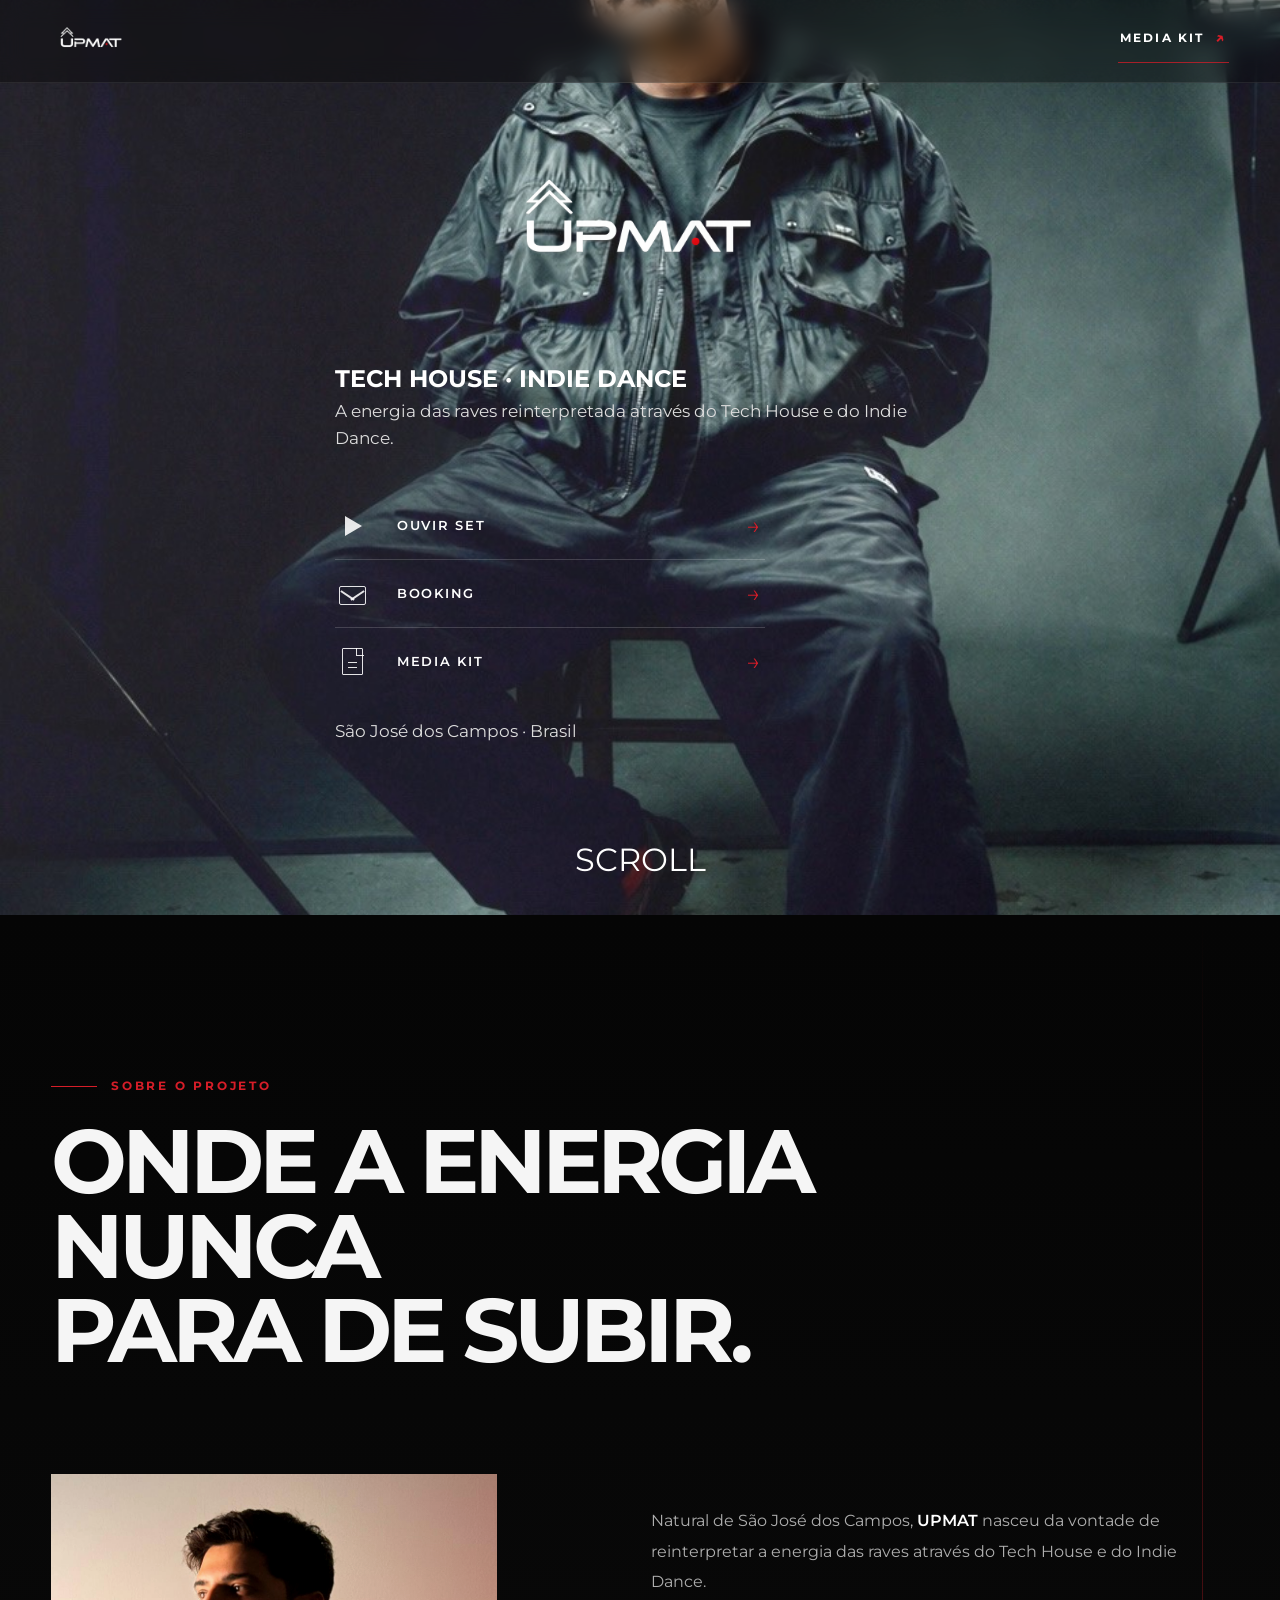
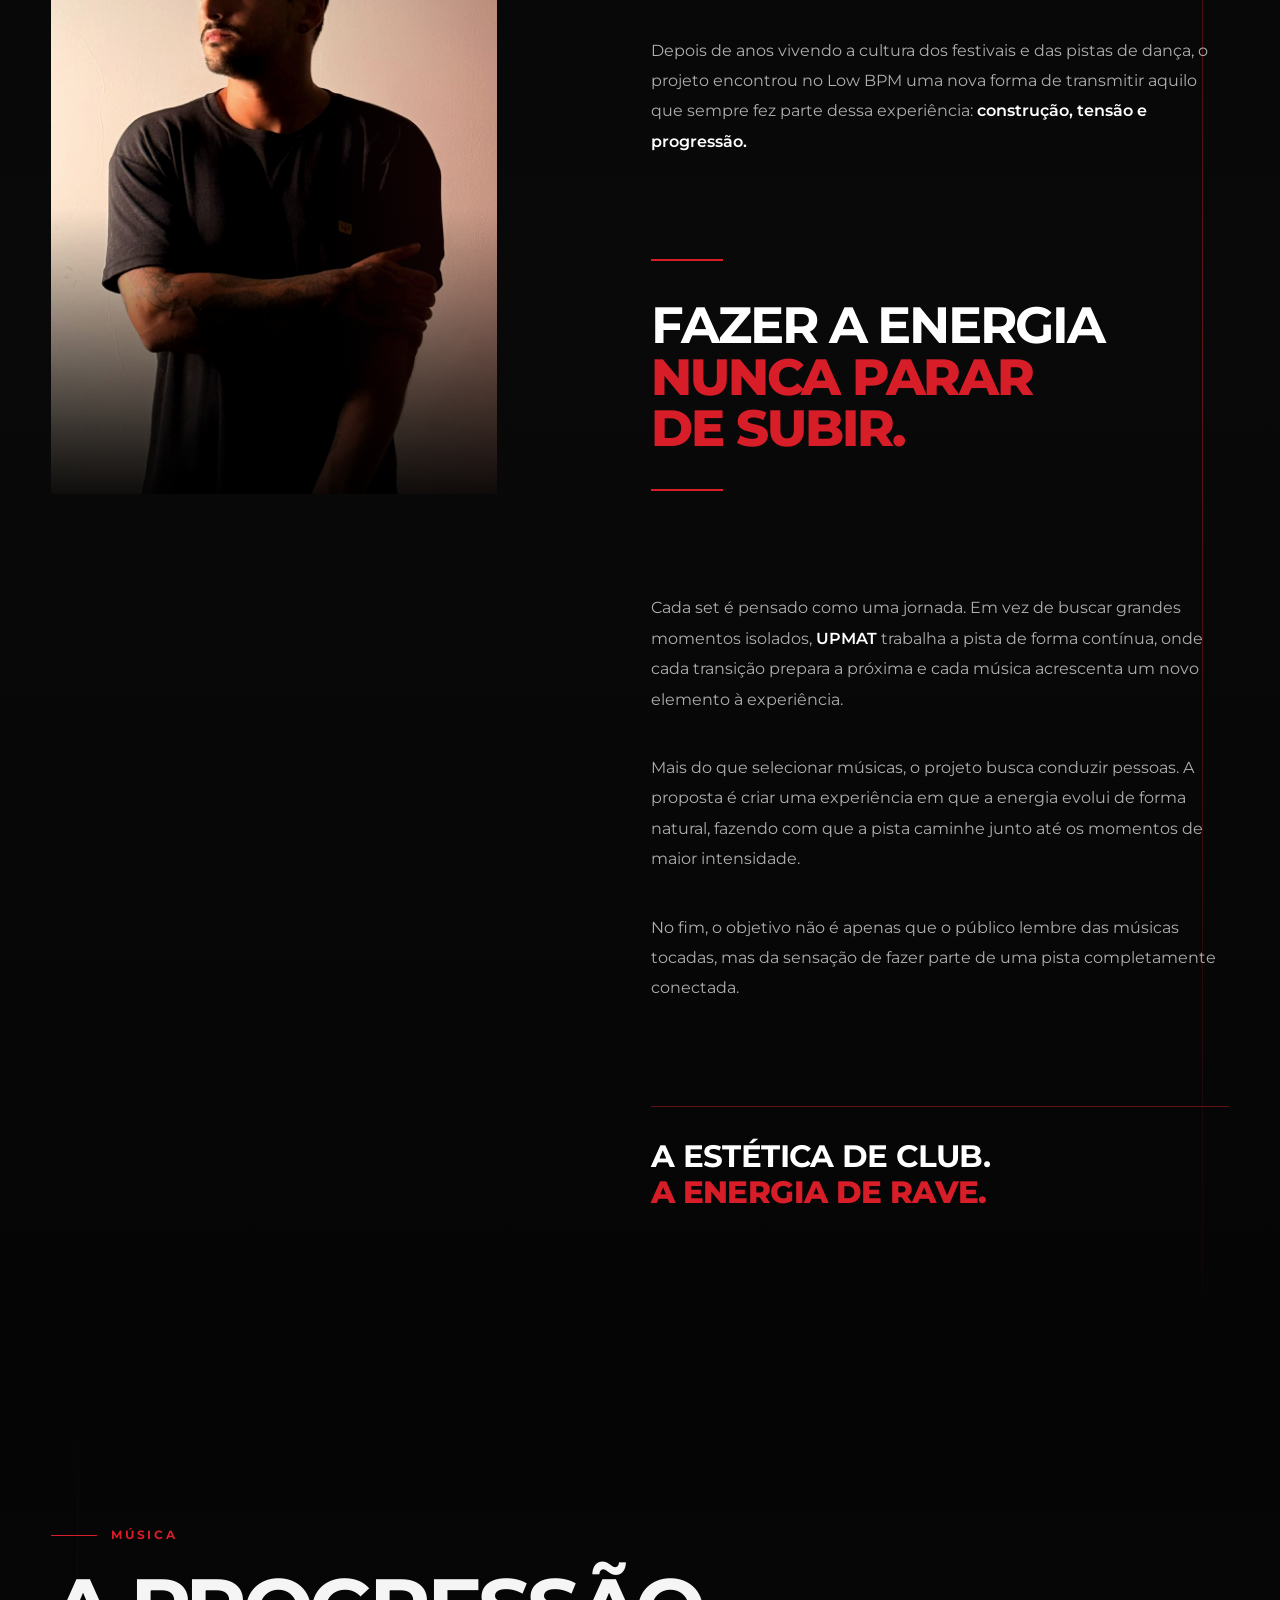
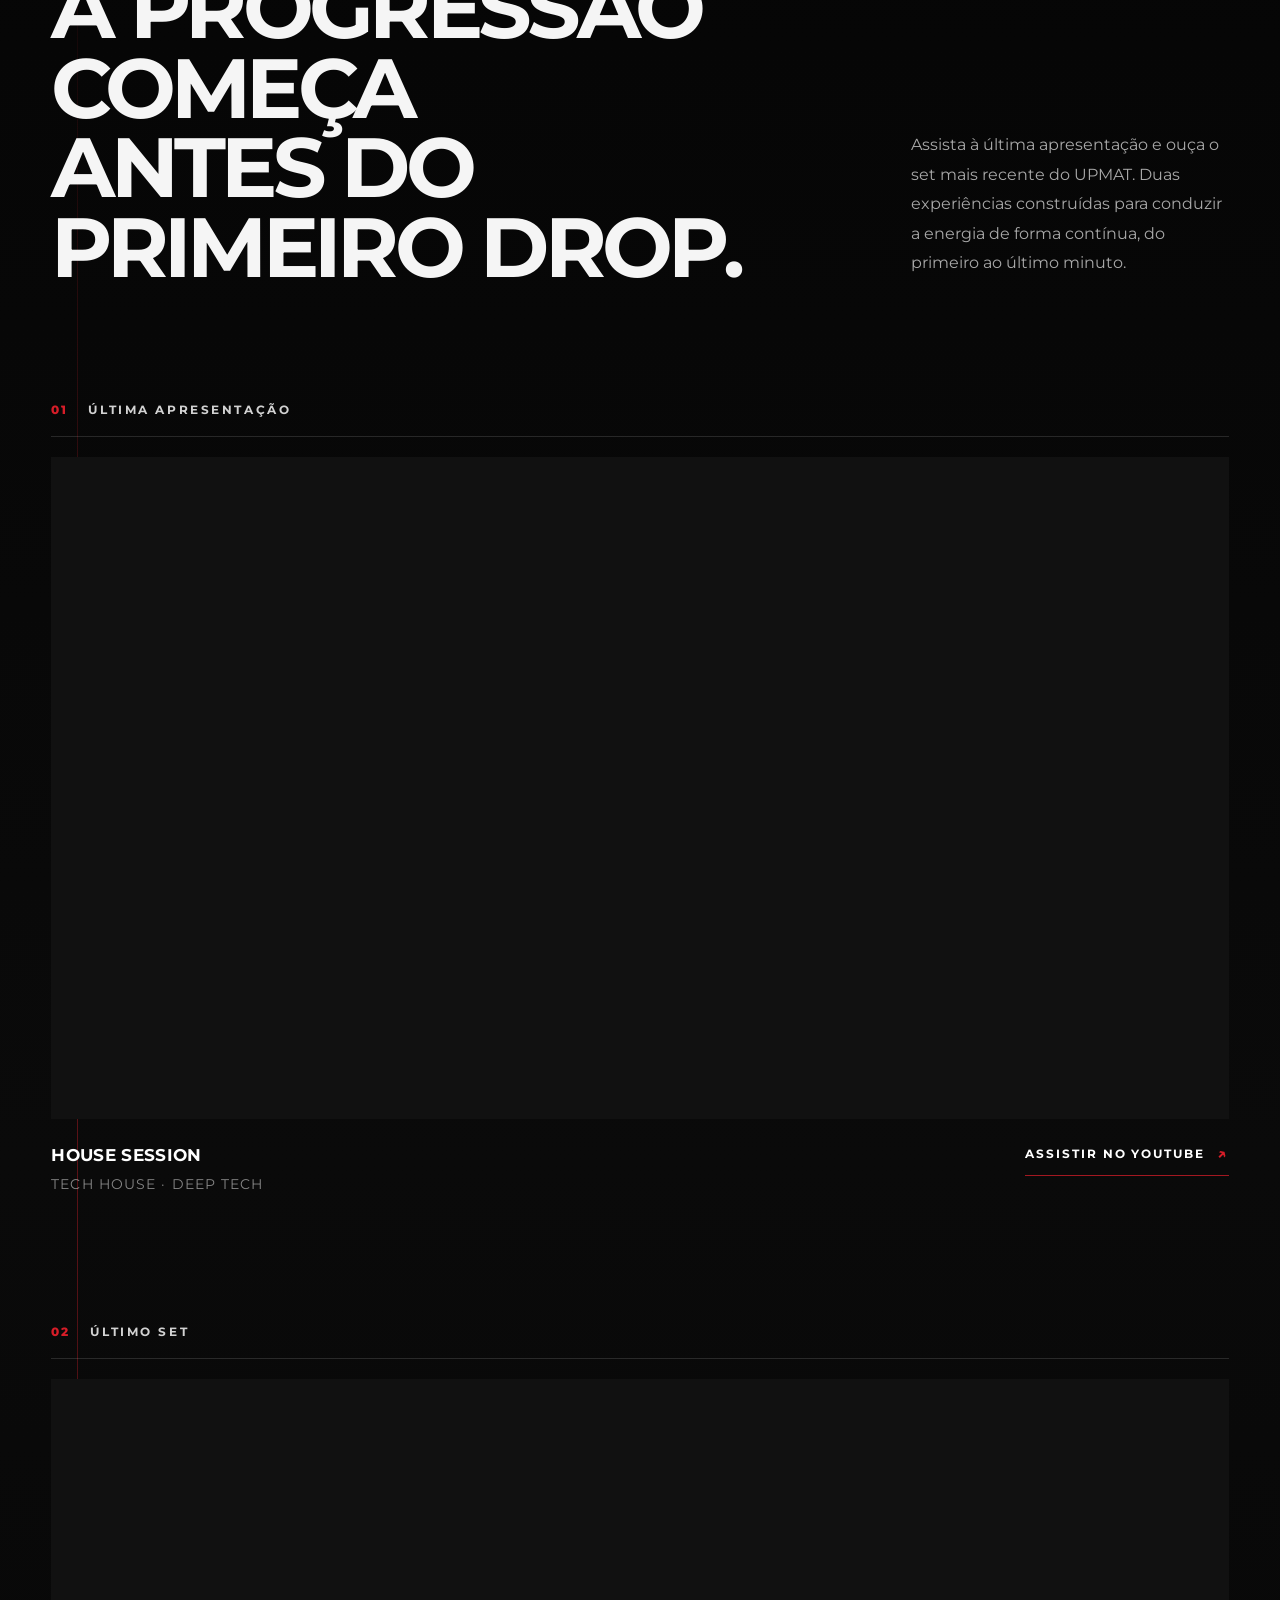
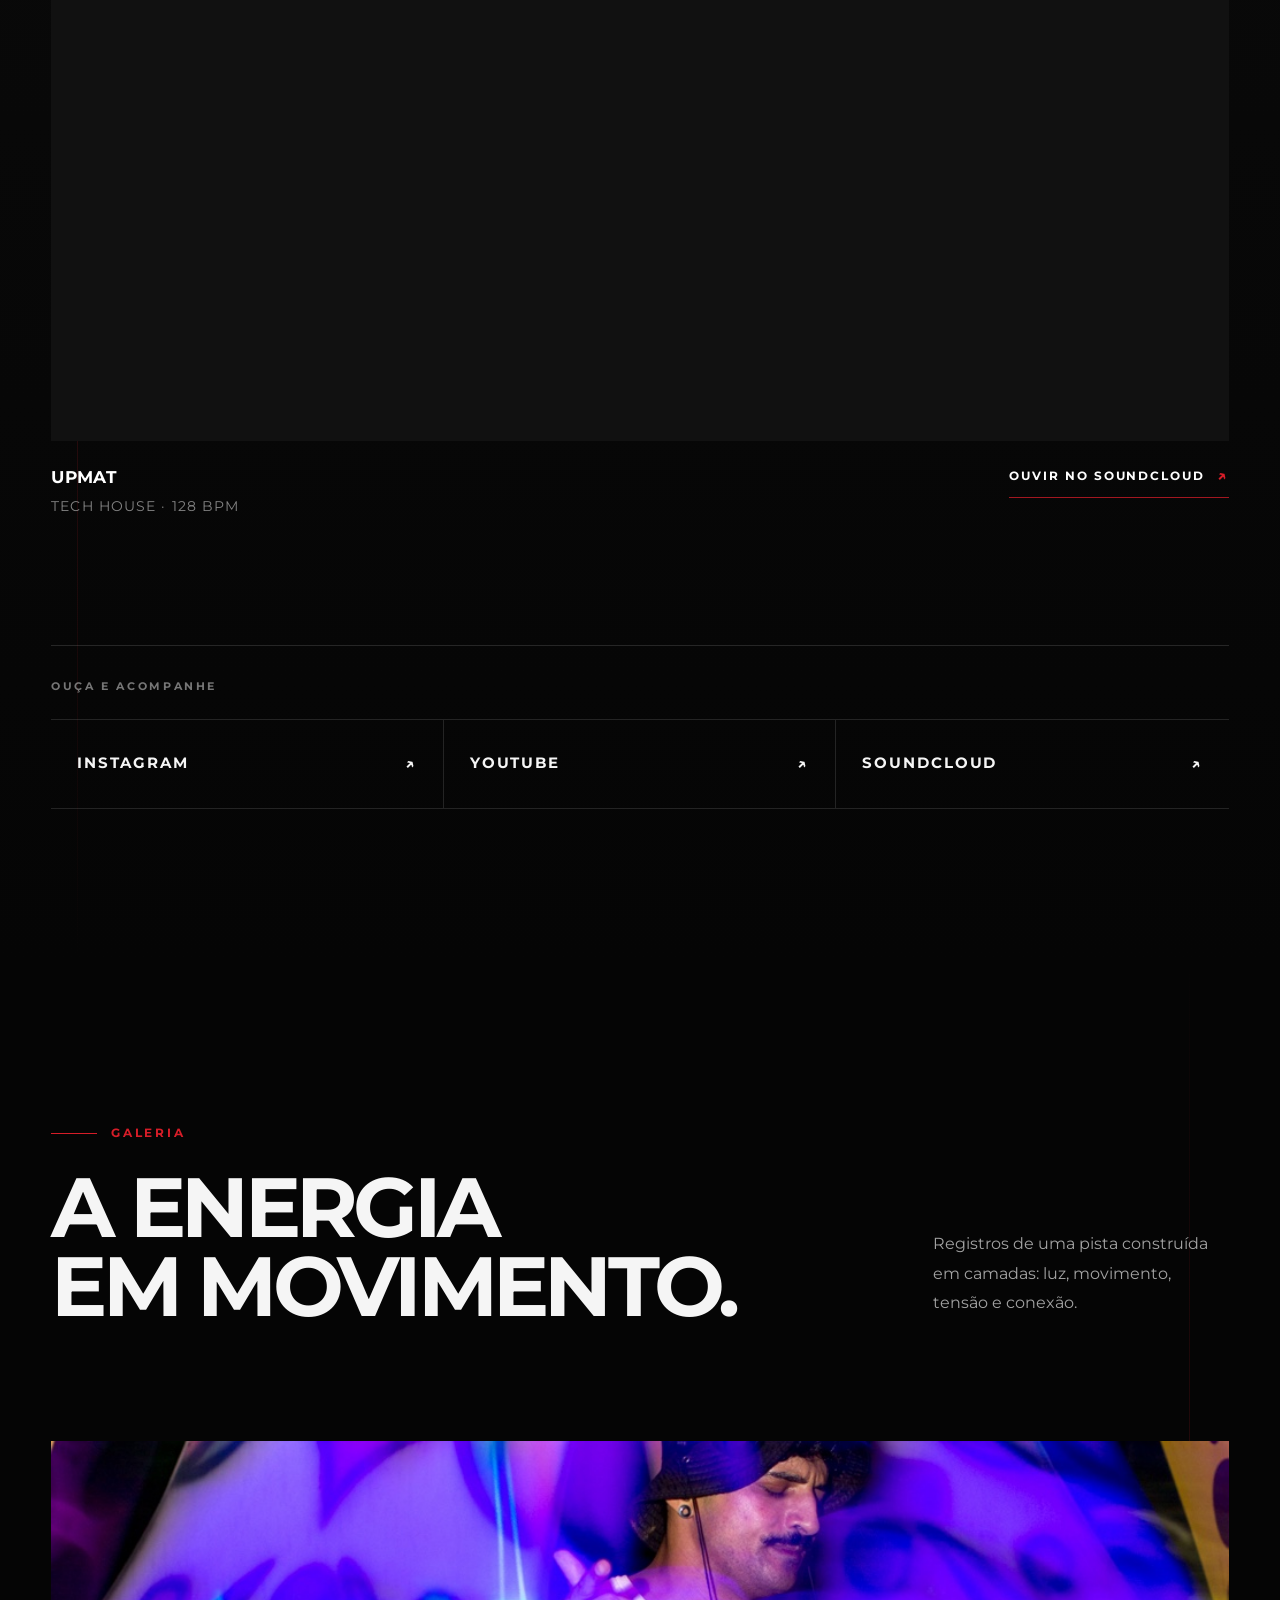
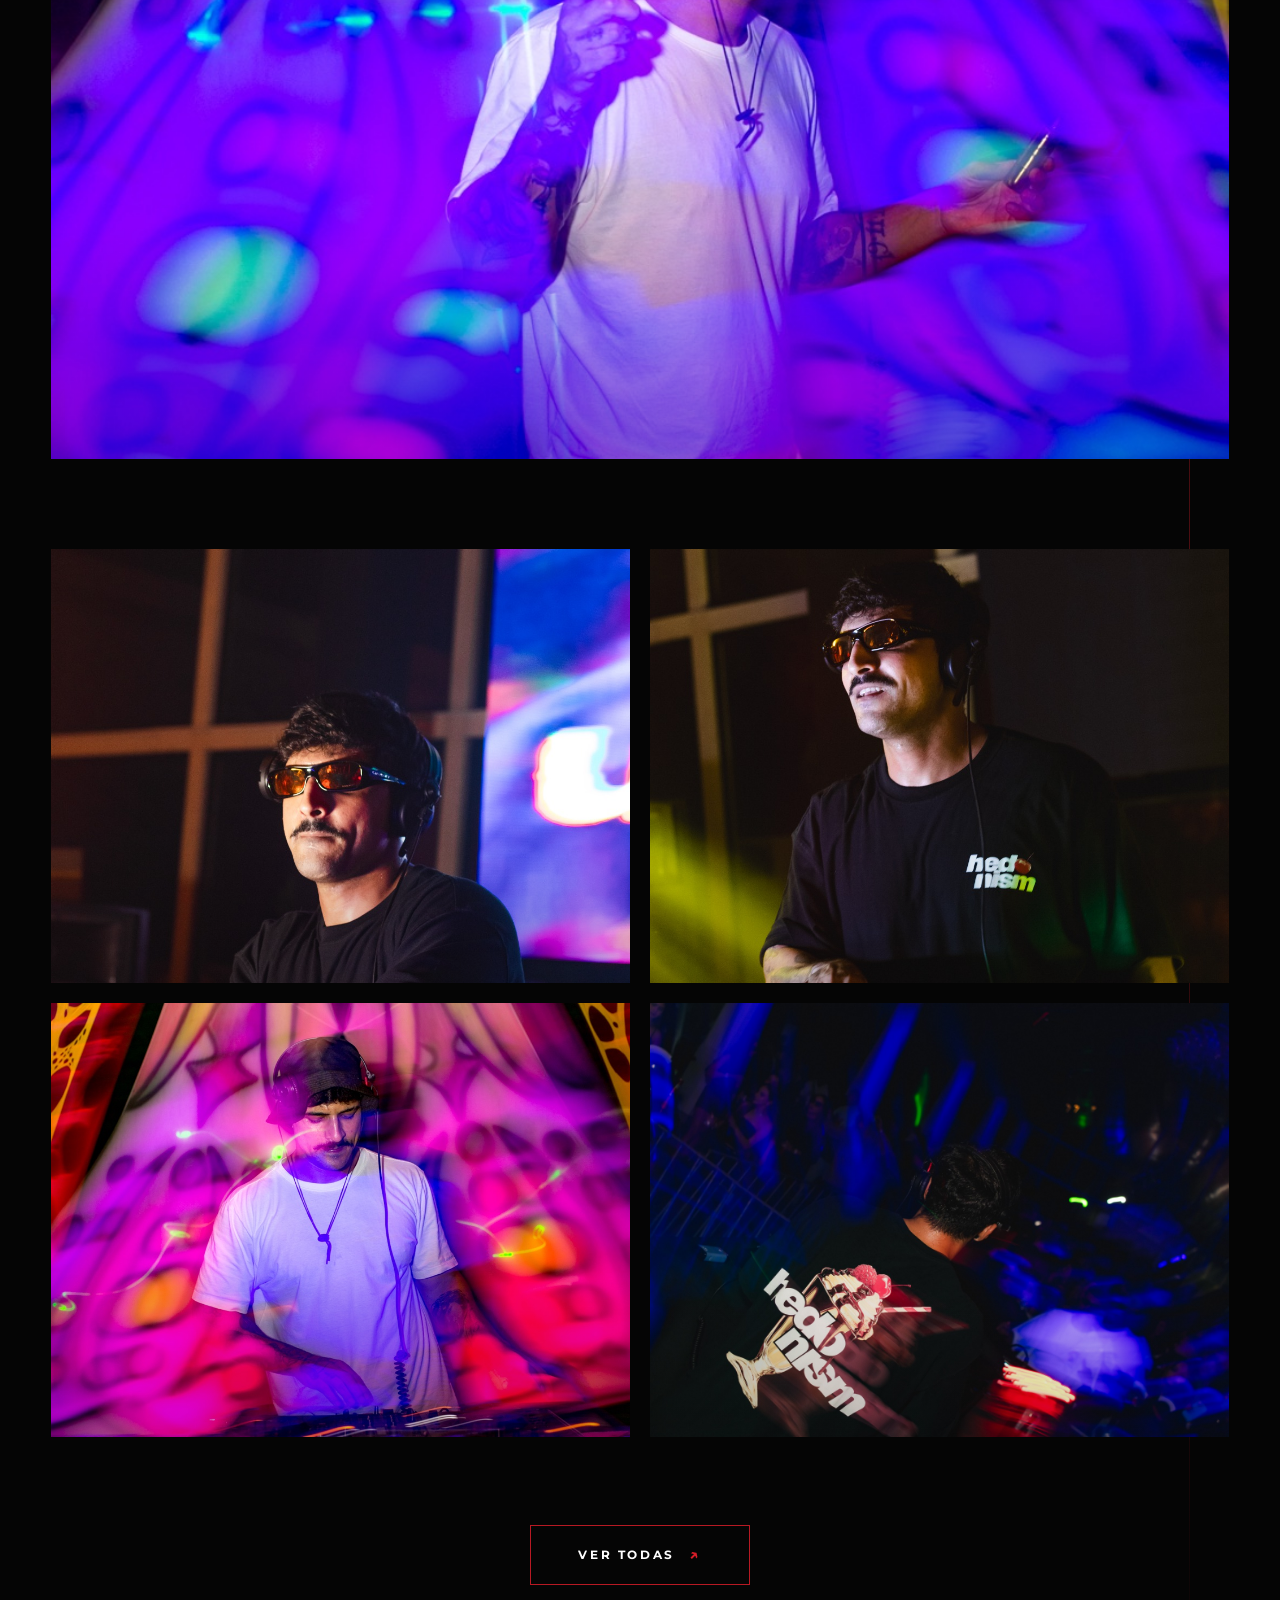
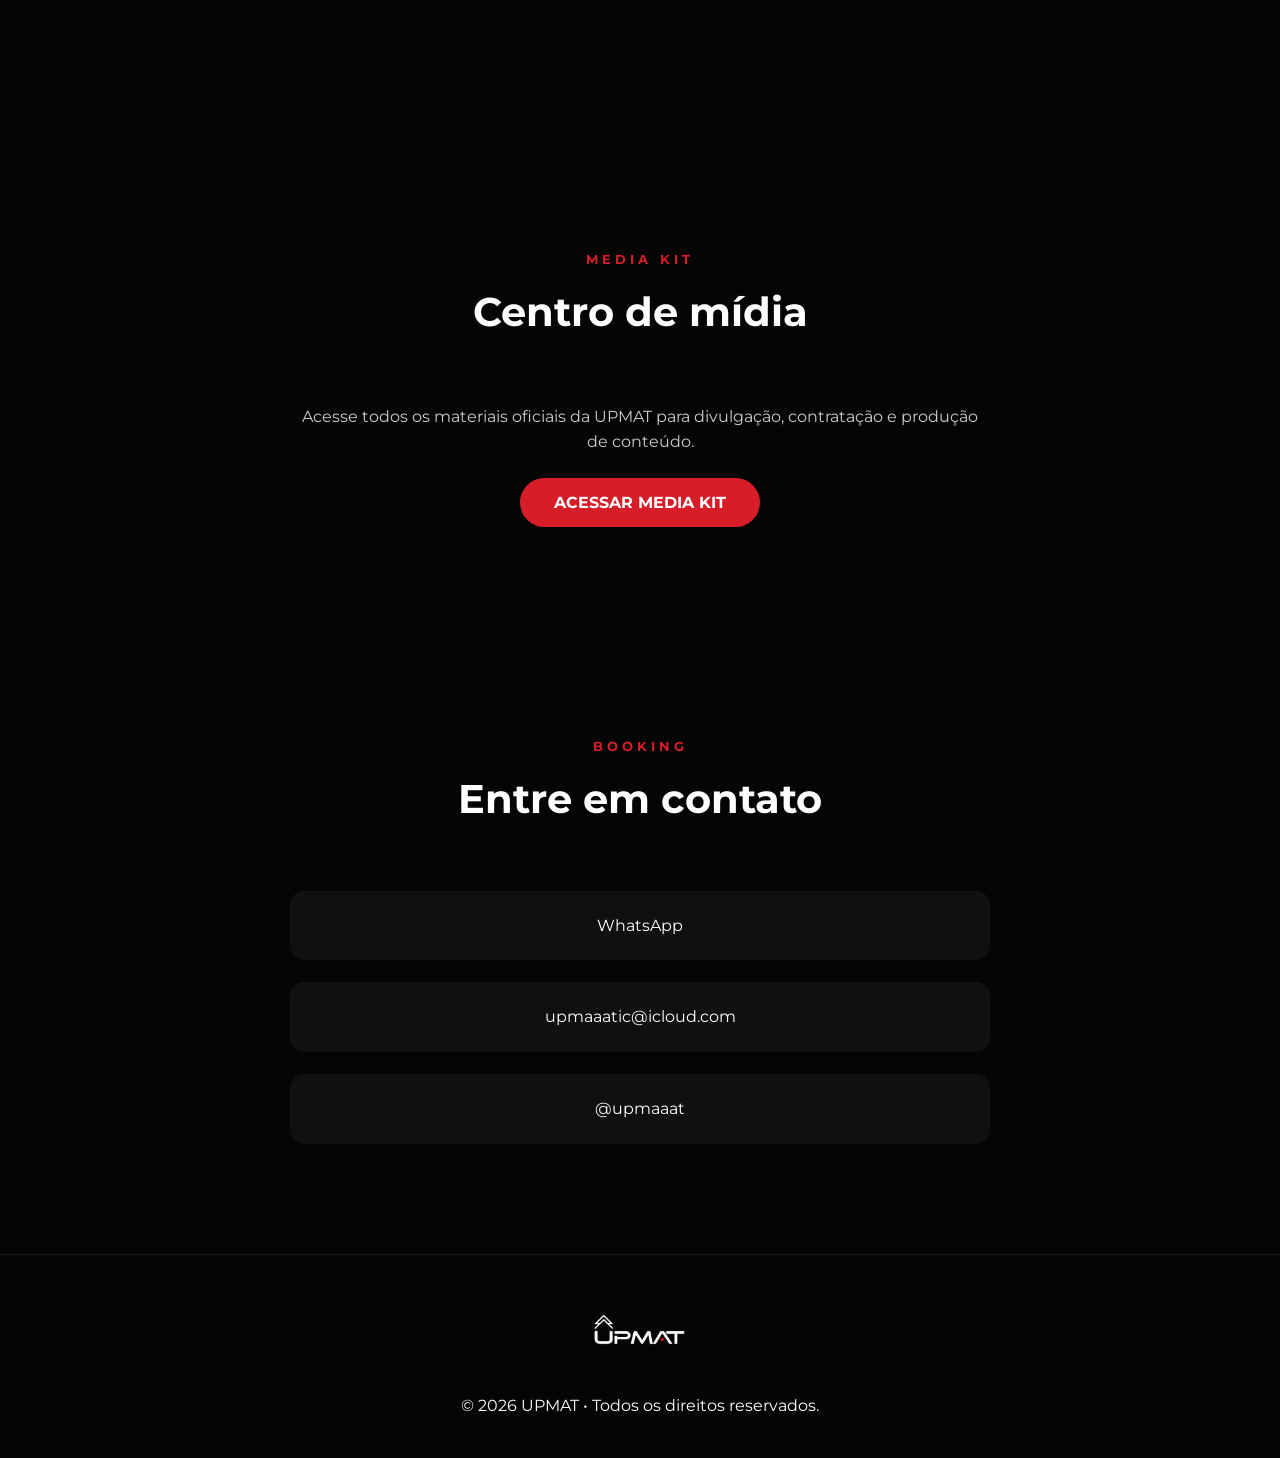
==== commit 65587478: "Add files via upload" ====
--- a/index.html
+++ b/index.html
@@ -11,7 +11,7 @@
 <link rel="preconnect" href="https://fonts.gstatic.com" crossorigin>
 <link href="https://fonts.googleapis.com/css2?family=Montserrat:wght@300;400;500;600;700;800&display=swap" rel="stylesheet">
 <link rel="stylesheet" href="style.css">
-<link rel="stylesheet" href="home-shortcut.css?v=3">
+<link rel="stylesheet" href="home-shortcut.css?v=4">
 <link rel="icon" href="images/favicon.png">
 </head>
 <body>
--- a/home-shortcut.css
+++ b/home-shortcut.css
@@ -1,5 +1,5 @@
 /* ==================================================
-UPMAT — HERO COM CARDS À ESQUERDA
+UPMAT — NAVEGAÇÃO LEVE E QUASE TRANSPARENTE
 ================================================== */
 
 /* Atalho limpo no topo */
@@ -9,7 +9,7 @@
     gap:10px;
     min-height:44px;
     padding:0 2px 6px;
-    border-bottom:1px solid rgba(214,29,40,.85);
+    border-bottom:1px solid rgba(214,29,40,.75);
     color:#fff;
     font-size:.76rem;
     font-weight:700;
@@ -24,58 +24,80 @@
 
 .header-media-kit:hover{
     color:#d61d28;
+    border-color:#d61d28;
     transform:translateY(-2px);
 }
 
-/* Remove o menu antigo */
 .menu-mobile{
     display:none !important;
 }
 
-/* Grupo dos três cards */
+/* Alinhamento geral da Hero */
+.hero-content{
+    align-items:flex-start;
+    text-align:left;
+}
+
+.hero-description{
+    max-width:610px;
+}
+
+.hero-location{
+    margin-top:22px;
+    margin-bottom:0;
+}
+
+/* Navegação principal: sem fundo, sem caixa e sem blur */
 .hero-action-cards{
     width:min(100%,430px);
     display:flex;
     flex-direction:column;
-    gap:12px;
-    margin:28px 0 22px;
+    gap:0;
+    margin:30px 0 0;
     align-self:flex-start;
 }
 
-/* Card principal */
 .hero-action-card{
     width:100%;
-    min-height:76px;
-    padding:0 24px;
+    min-height:68px;
+    padding:0 4px;
     display:grid;
-    grid-template-columns:36px 1fr 28px;
+    grid-template-columns:42px 1fr 30px;
     align-items:center;
-    gap:18px;
-    border:1px solid #d61d28;
-    border-radius:12px;
-    background:rgba(0,0,0,.54);
+    gap:16px;
+    border:0;
+    border-bottom:1px solid rgba(255,255,255,.17);
+    border-radius:0;
+    background:transparent;
     color:#fff;
-    backdrop-filter:blur(5px);
-    -webkit-backdrop-filter:blur(5px);
-    transition:background .25s ease,transform .25s ease,box-shadow .25s ease;
+    box-shadow:none;
+    backdrop-filter:none;
+    -webkit-backdrop-filter:none;
+    transition:border-color .25s ease,transform .25s ease,color .25s ease;
+}
+
+.hero-action-card:last-child{
+    border-bottom-color:transparent;
 }
 
 .hero-action-card strong{
     text-align:left;
-    font-size:.86rem;
-    font-weight:700;
-    letter-spacing:.12em;
-}
-
+    font-size:.82rem;
+    font-weight:600;
+    letter-spacing:.13em;
+}
+
+/* Apenas um toque de movimento */
 .hero-action-card:hover{
-    background:rgba(214,29,40,.14);
-    transform:translateX(5px);
-    box-shadow:0 12px 32px rgba(0,0,0,.32);
+    background:transparent;
+    border-bottom-color:rgba(255,255,255,.40);
+    transform:translateX(4px);
+    box-shadow:none;
 }
 
 .hero-card-arrow{
     color:#d61d28;
-    font-size:1.75rem;
+    font-size:1.55rem;
     font-weight:300;
     line-height:1;
     text-align:right;
@@ -83,16 +105,16 @@
 }
 
 .hero-action-card:hover .hero-card-arrow{
-    transform:translateX(4px);
-}
-
-/* Ícones lineares feitos em CSS — sem emojis */
+    transform:translateX(5px);
+}
+
+/* Ícones lineares finos */
 .hero-card-icon{
-    width:30px;
-    height:30px;
+    width:28px;
+    height:28px;
     position:relative;
     display:block;
-    color:#d61d28;
+    color:rgba(255,255,255,.88);
 }
 
 /* Play */
@@ -103,28 +125,28 @@
     top:4px;
     width:0;
     height:0;
-    border-top:11px solid transparent;
-    border-bottom:11px solid transparent;
-    border-left:18px solid #d61d28;
+    border-top:10px solid transparent;
+    border-bottom:10px solid transparent;
+    border-left:17px solid rgba(255,255,255,.88);
 }
 
 /* Envelope */
 .hero-card-icon-mail{
-    width:30px;
-    height:22px;
+    width:27px;
+    height:19px;
     margin-top:4px;
-    border:2px solid #d61d28;
-    border-radius:3px;
+    border:1.5px solid rgba(255,255,255,.88);
+    border-radius:2px;
 }
 
 .hero-card-icon-mail::before,
 .hero-card-icon-mail::after{
     content:"";
     position:absolute;
-    top:4px;
-    width:18px;
-    height:2px;
-    background:#d61d28;
+    top:3px;
+    width:16px;
+    height:1.5px;
+    background:rgba(255,255,255,.88);
 }
 
 .hero-card-icon-mail::before{
@@ -141,23 +163,23 @@
 
 /* Documento */
 .hero-card-icon-file{
-    width:23px;
-    height:29px;
+    width:21px;
+    height:27px;
     margin-left:3px;
-    border:2px solid #d61d28;
-    border-radius:2px;
+    border:1.5px solid rgba(255,255,255,.88);
+    border-radius:1px;
 }
 
 .hero-card-icon-file::before{
     content:"";
     position:absolute;
-    top:-2px;
-    right:-2px;
-    width:8px;
-    height:8px;
-    border-left:2px solid #d61d28;
-    border-bottom:2px solid #d61d28;
-    background:rgba(0,0,0,.75);
+    top:-1.5px;
+    right:-1.5px;
+    width:7px;
+    height:7px;
+    border-left:1.5px solid rgba(255,255,255,.88);
+    border-bottom:1.5px solid rgba(255,255,255,.88);
+    background:transparent;
 }
 
 .hero-card-icon-file::after{
@@ -165,25 +187,10 @@
     position:absolute;
     left:5px;
     bottom:6px;
-    width:10px;
-    height:2px;
-    background:#d61d28;
-    box-shadow:0 -5px 0 #d61d28;
-}
-
-/* O bloco da Hero usa a esquerda como eixo visual */
-.hero-content{
-    align-items:flex-start;
-    text-align:left;
-}
-
-.hero-description{
-    max-width:610px;
-}
-
-.hero-location{
-    margin-top:4px;
-    margin-bottom:0;
+    width:9px;
+    height:1.5px;
+    background:rgba(255,255,255,.88);
+    box-shadow:0 -5px 0 rgba(255,255,255,.88);
 }
 
 @media(max-width:900px){
@@ -227,38 +234,38 @@
     }
 
     .hero-action-cards{
-        width:82%;
-        max-width:390px;
+        width:78%;
+        max-width:370px;
         margin-left:0;
         margin-right:auto;
-        gap:10px;
+        margin-top:24px;
     }
 
     .hero-action-card{
-        min-height:68px;
-        padding:0 18px;
-        grid-template-columns:32px 1fr 24px;
-        gap:14px;
-        border-radius:10px;
+        min-height:60px;
+        padding:0 2px;
+        grid-template-columns:34px 1fr 24px;
+        gap:13px;
     }
 
     .hero-action-card strong{
-        font-size:.75rem;
-        letter-spacing:.10em;
+        font-size:.72rem;
+        letter-spacing:.11em;
     }
 
     .hero-card-arrow{
-        font-size:1.55rem;
+        font-size:1.4rem;
     }
 
     .hero-card-icon{
-        transform:scale(.88);
+        transform:scale(.82);
         transform-origin:left center;
     }
 
     .hero-location{
         align-self:flex-start;
         text-align:left;
+        margin-top:18px;
         font-size:.95rem;
     }
 }
